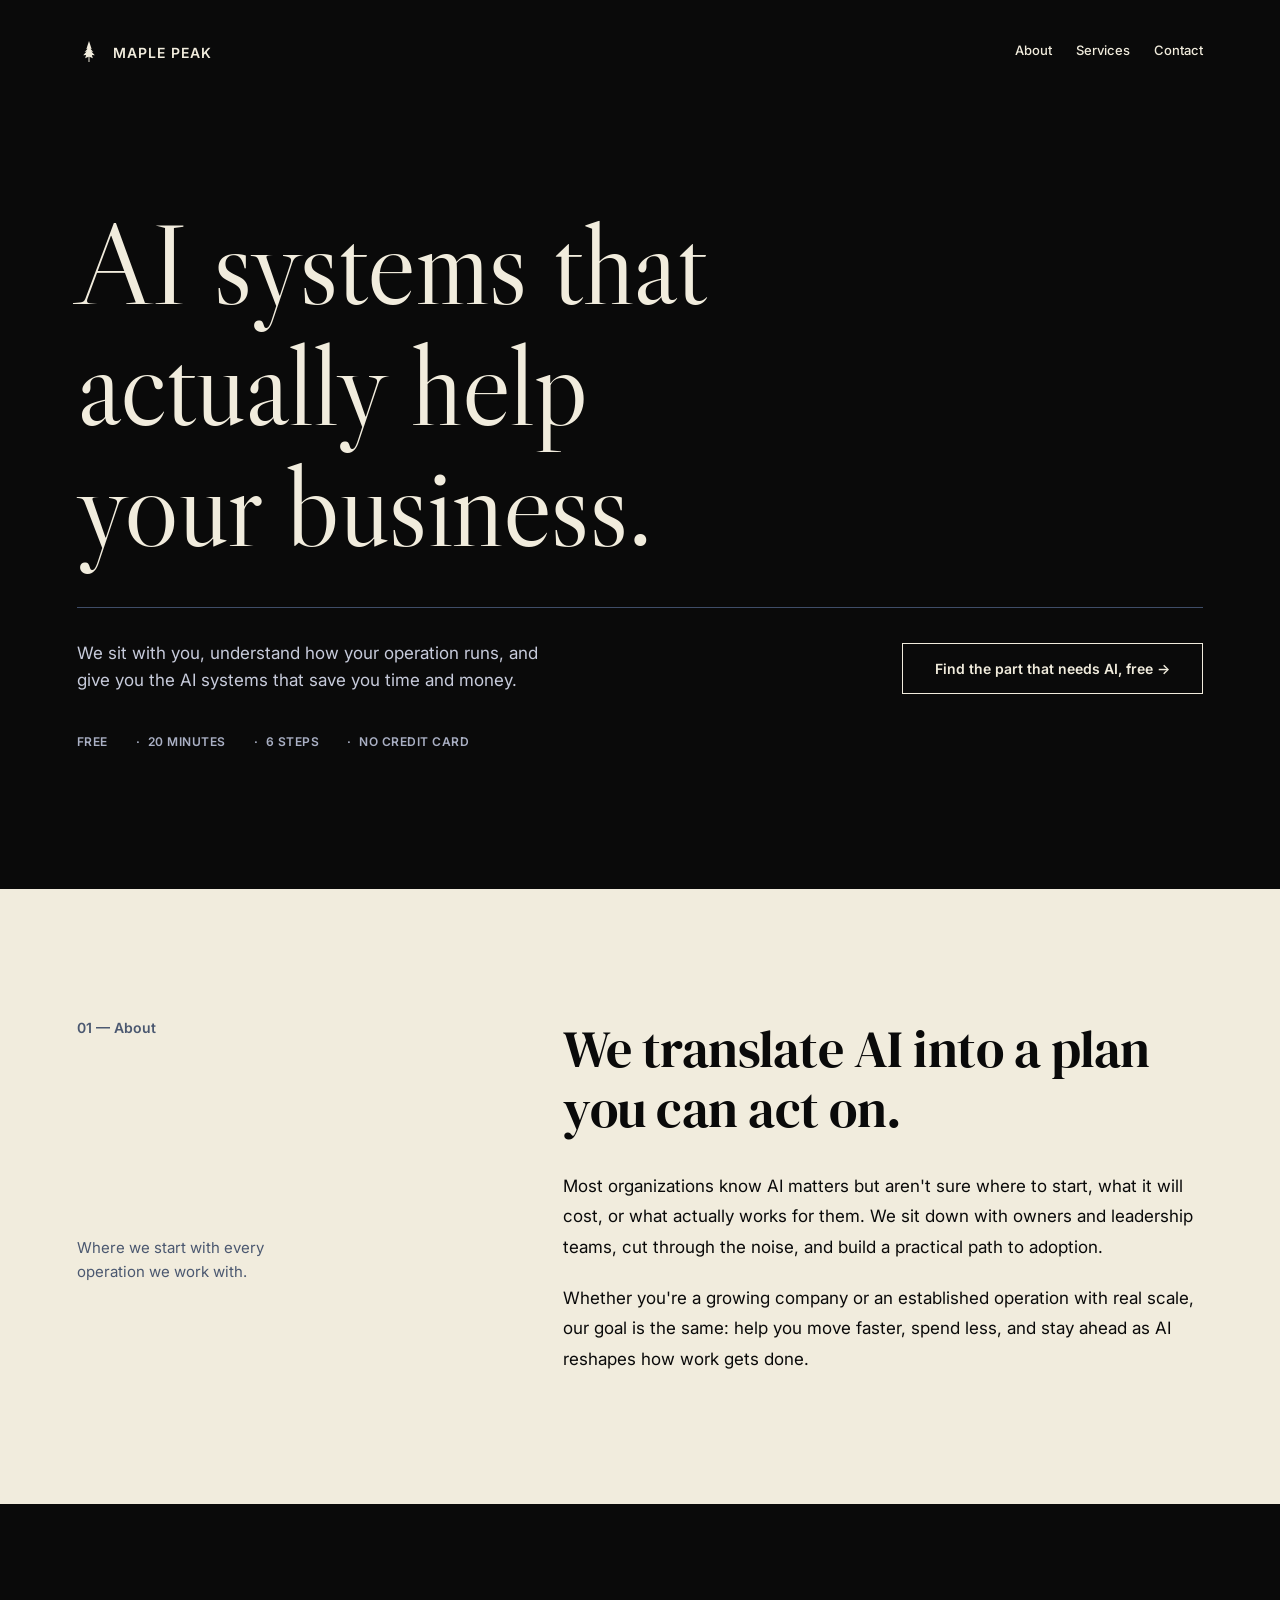
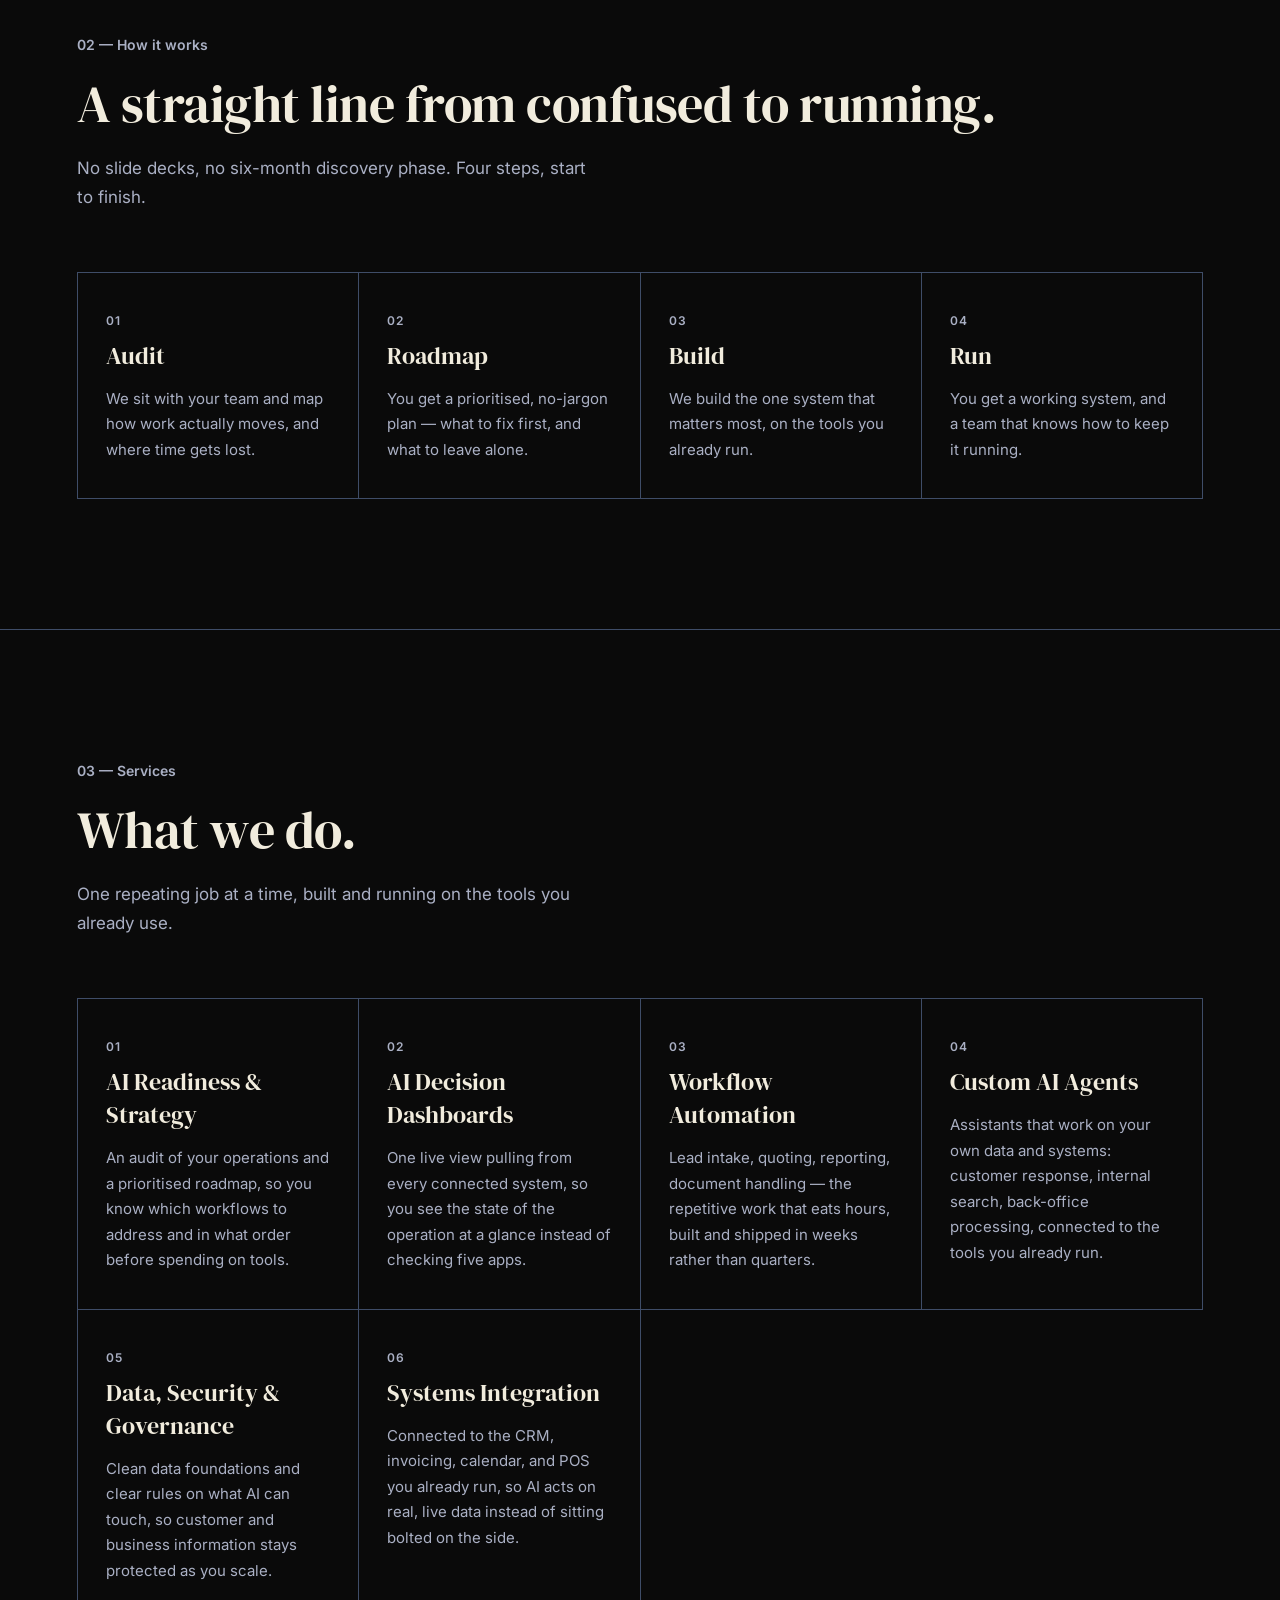
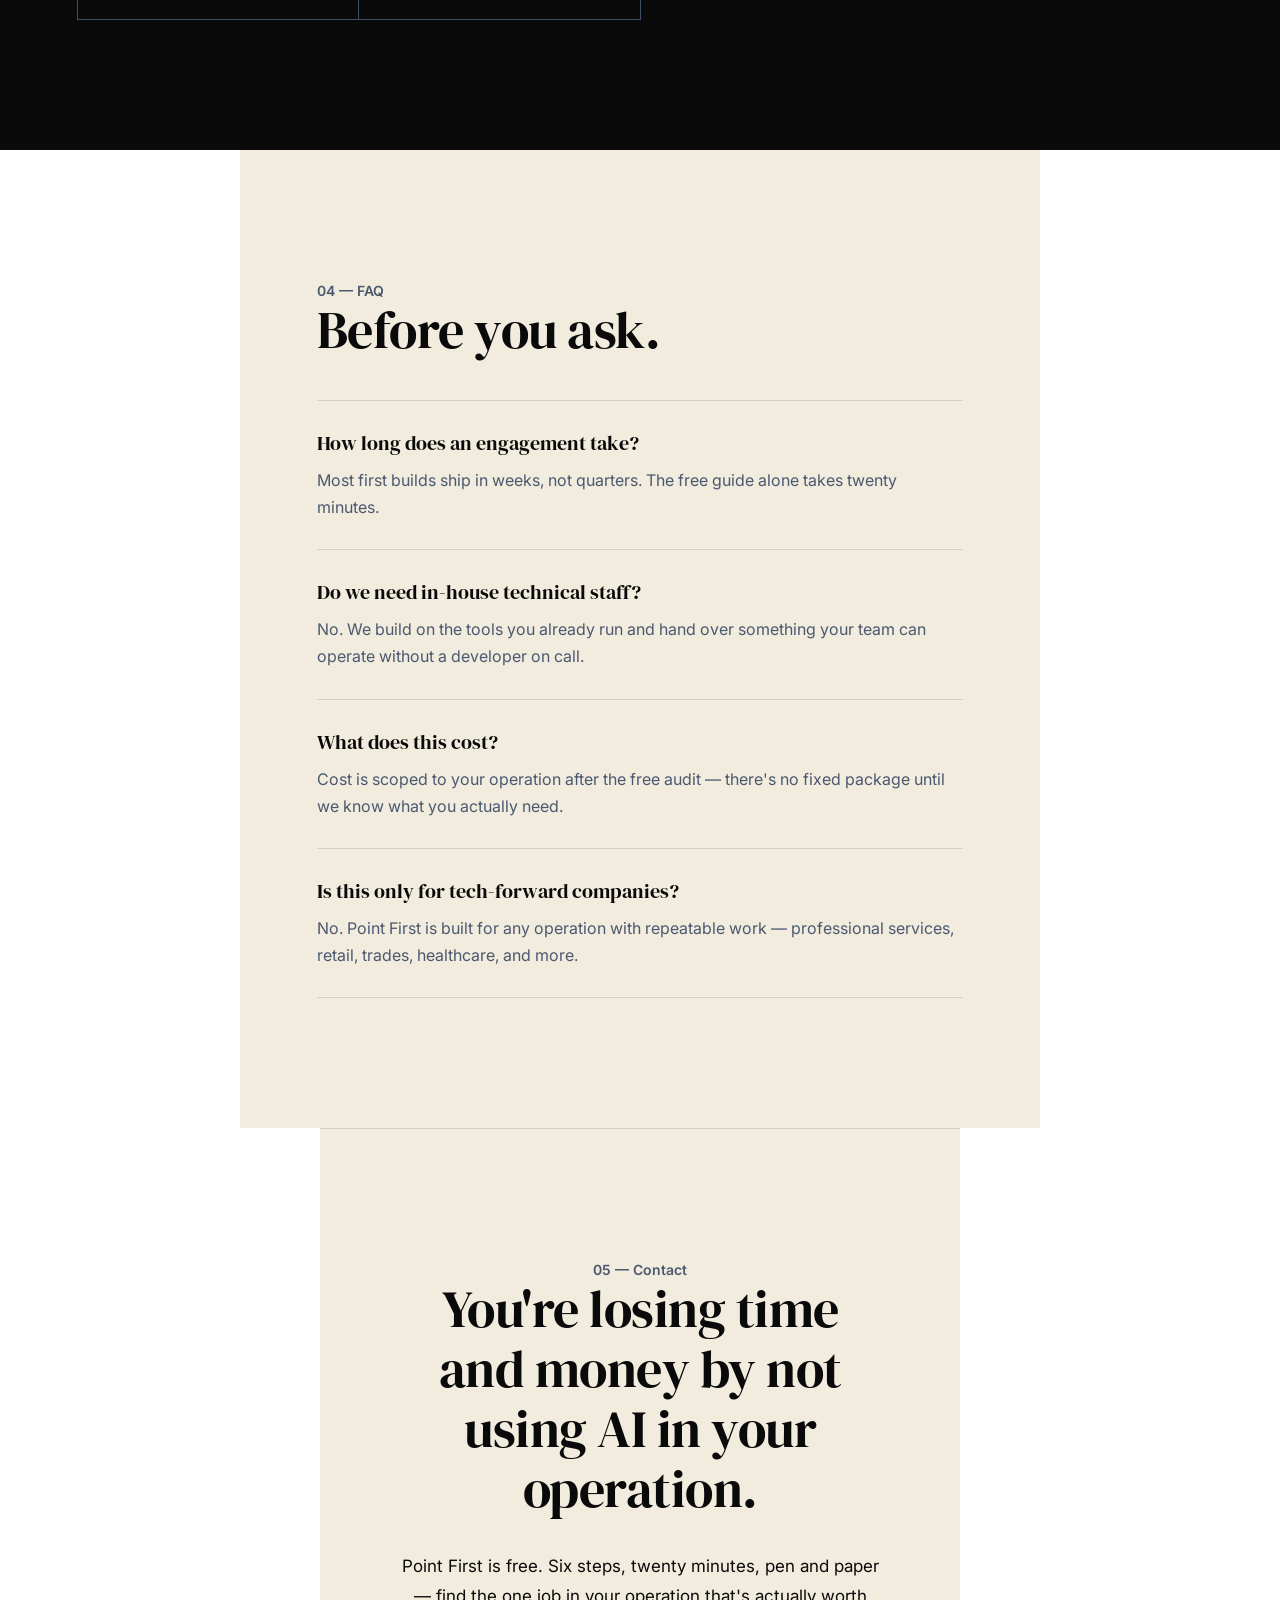
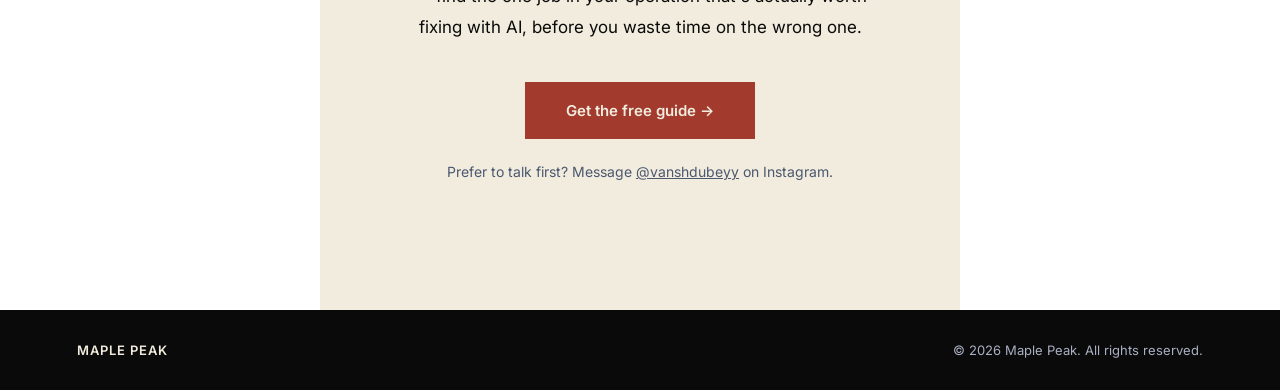
==== index.html @ 5d9b0bcb "Replace raster logo with inline SVG Swaps the PNG header mark and favicon for the same brand mark as" ====
<!DOCTYPE html>
<html lang="en">
<head>
<meta charset="UTF-8" />
<meta name="viewport" content="width=device-width, initial-scale=1.0" />
<title>Maple Peak — AI systems that actually help your business.</title>
<meta name="description" content="Maple Peak builds AI systems that actually help your business: readiness audits, decision dashboards, workflow automation, custom agents, and systems integration." />
<link rel="icon" type="image/svg+xml" href="data:image/svg+xml,%3Csvg xmlns='http://www.w3.org/2000/svg' viewBox='0 0 500 500'%3E%3Crect width='500' height='500' fill='%230a0a0a'/%3E%3Cpath d='M250 20 L305 190 L280 180 L340 250 L300 240 L370 320 L310 310 L330 380 L260 350 L260 460 L240 460 L240 350 L170 380 L190 310 L130 320 L200 240 L160 250 L220 180 L195 190 Z' fill='%23f1ecdd'/%3E%3C/svg%3E" />
<link rel="preconnect" href="https://fonts.googleapis.com" />
<link rel="preconnect" href="https://fonts.gstatic.com" crossorigin />
<link href="https://fonts.googleapis.com/css2?family=Inter:wght@400;500;600;700;800&family=DM+Serif+Display:ital@0;1&family=Libre+Caslon+Display&display=swap" rel="stylesheet" />
<link rel="stylesheet" href="styles.css" />
<script>document.documentElement.classList.add('js');</script>
</head>
<body>

<header class="site-header">
  <div class="brand">
    <svg class="logo-mark" viewBox="0 0 500 500" role="img" aria-label="Maple Peak">
      <path d="M250 20 L305 190 L280 180 L340 250 L300 240 L370 320 L310 310 L330 380 L260 350 L260 460 L240 460 L240 350 L170 380 L190 310 L130 320 L200 240 L160 250 L220 180 L195 190 Z" />
    </svg>
    <span class="wordmark">MAPLE PEAK</span>
  </div>
  <nav class="nav-links">
    <a href="#about">About</a>
    <a href="#services">Services</a>
    <a href="#contact">Contact</a>
  </nav>
</header>

<section class="hero">
  <h1 class="hero-headline">AI systems that<br />actually help<br />your business.</h1>
  <div class="hero-row">
    <p class="hero-copy">We sit with you, understand how your operation runs, and give you the AI systems that save you time and money.</p>
    <a href="#contact" class="btn btn-outline">Find the part that needs AI, free →</a>
  </div>
  <div class="hero-proof">
    <span>Free</span>
    <span>20 minutes</span>
    <span>6 steps</span>
    <span>No credit card</span>
  </div>
</section>

<section id="about" class="about">
  <div class="about-aside">
    <span class="eyebrow">01 — About</span>
    <p class="aside-copy">Where we start with every operation we work with.</p>
  </div>
  <div class="about-main">
    <h2 class="section-headline reveal">We translate AI into a plan you can act on.</h2>
    <p class="body-copy reveal">Most organizations know AI matters but aren't sure where to start, what it will cost, or what actually works for them. We sit down with owners and leadership teams, cut through the noise, and build a practical path to adoption.</p>
    <p class="body-copy reveal">Whether you're a growing company or an established operation with real scale, our goal is the same: help you move faster, spend less, and stay ahead as AI reshapes how work gets done.</p>
  </div>
</section>

<section id="process" class="process">
  <div class="process-inner">
    <span class="eyebrow eyebrow-dark reveal">02 — How it works</span>
    <h2 class="section-headline section-headline-dark reveal">A straight line from confused to running.</h2>
    <p class="intro-copy reveal">No slide decks, no six-month discovery phase. Four steps, start to finish.</p>
    <div class="process-grid">
      <article class="process-step reveal">
        <span class="card-num">01</span>
        <h3 class="card-title">Audit</h3>
        <p class="card-body">We sit with your team and map how work actually moves, and where time gets lost.</p>
      </article>
      <article class="process-step reveal">
        <span class="card-num">02</span>
        <h3 class="card-title">Roadmap</h3>
        <p class="card-body">You get a prioritised, no-jargon plan — what to fix first, and what to leave alone.</p>
      </article>
      <article class="process-step reveal">
        <span class="card-num">03</span>
        <h3 class="card-title">Build</h3>
        <p class="card-body">We build the one system that matters most, on the tools you already run.</p>
      </article>
      <article class="process-step reveal">
        <span class="card-num">04</span>
        <h3 class="card-title">Run</h3>
        <p class="card-body">You get a working system, and a team that knows how to keep it running.</p>
      </article>
    </div>
  </div>
</section>

<section id="services" class="services">
  <div class="services-inner">
    <span class="eyebrow eyebrow-dark reveal">03 — Services</span>
    <h2 class="section-headline section-headline-dark reveal">What we do.</h2>
    <p class="intro-copy reveal">One repeating job at a time, built and running on the tools you already use.</p>
    <div class="services-grid">
      <article class="service-card reveal">
        <span class="card-num">01</span>
        <h3 class="card-title">AI Readiness &amp; Strategy</h3>
        <p class="card-body">An audit of your operations and a prioritised roadmap, so you know which workflows to address and in what order before spending on tools.</p>
      </article>
      <article class="service-card reveal">
        <span class="card-num">02</span>
        <h3 class="card-title">AI Decision Dashboards</h3>
        <p class="card-body">One live view pulling from every connected system, so you see the state of the operation at a glance instead of checking five apps.</p>
      </article>
      <article class="service-card reveal">
        <span class="card-num">03</span>
        <h3 class="card-title">Workflow Automation</h3>
        <p class="card-body">Lead intake, quoting, reporting, document handling — the repetitive work that eats hours, built and shipped in weeks rather than quarters.</p>
      </article>
      <article class="service-card reveal">
        <span class="card-num">04</span>
        <h3 class="card-title">Custom AI Agents</h3>
        <p class="card-body">Assistants that work on your own data and systems: customer response, internal search, back-office processing, connected to the tools you already run.</p>
      </article>
      <article class="service-card reveal">
        <span class="card-num">05</span>
        <h3 class="card-title">Data, Security &amp; Governance</h3>
        <p class="card-body">Clean data foundations and clear rules on what AI can touch, so customer and business information stays protected as you scale.</p>
      </article>
      <article class="service-card reveal">
        <span class="card-num">06</span>
        <h3 class="card-title">Systems Integration</h3>
        <p class="card-body">Connected to the CRM, invoicing, calendar, and POS you already run, so AI acts on real, live data instead of sitting bolted on the side.</p>
      </article>
    </div>
  </div>
</section>

<section id="faq" class="faq">
  <span class="eyebrow reveal">04 — FAQ</span>
  <h2 class="section-headline reveal">Before you ask.</h2>
  <div class="faq-list">
    <div class="faq-item reveal">
      <h3 class="faq-question">How long does an engagement take?</h3>
      <p class="faq-answer">Most first builds ship in weeks, not quarters. The free guide alone takes twenty minutes.</p>
    </div>
    <div class="faq-item reveal">
      <h3 class="faq-question">Do we need in-house technical staff?</h3>
      <p class="faq-answer">No. We build on the tools you already run and hand over something your team can operate without a developer on call.</p>
    </div>
    <div class="faq-item reveal">
      <h3 class="faq-question">What does this cost?</h3>
      <p class="faq-answer">Cost is scoped to your operation after the free audit — there's no fixed package until we know what you actually need.</p>
    </div>
    <div class="faq-item reveal">
      <h3 class="faq-question">Is this only for tech-forward companies?</h3>
      <p class="faq-answer">No. Point First is built for any operation with repeatable work — professional services, retail, trades, healthcare, and more.</p>
    </div>
  </div>
</section>

<section id="contact" class="contact">
  <span class="eyebrow reveal">05 — Contact</span>
  <h2 class="section-headline reveal">You're losing time and money by not using AI in your operation.</h2>
  <p class="body-copy contact-copy reveal">Point First is free. Six steps, twenty minutes, pen and paper — find the one job in your operation that's actually worth fixing with AI, before you waste time on the wrong one.</p>
  <a href="https://tally.so/r/Me0N8k" target="_blank" rel="noopener" class="btn btn-solid reveal">Get the free guide →</a>
  <p class="secondary-line">Prefer to talk first? Message <a href="https://instagram.com/vanshdubeyy" target="_blank" rel="noopener" class="underline-link">@vanshdubeyy</a> on Instagram.</p>
</section>

<footer class="site-footer">
  <span class="footer-wordmark">MAPLE PEAK</span>
  <span>© 2026 Maple Peak. All rights reserved.</span>
</footer>

<div class="sticky-cta" id="stickyCta">
  <a href="https://tally.so/r/Me0N8k" target="_blank" rel="noopener" class="btn btn-solid sticky-cta-btn">Get the free guide →</a>
</div>

<script src="script.js" defer></script>
</body>
</html>
---- styles.css ----
:root {
  --color-dark: #0a0a0a;
  --color-paper: #f1ecdd;
  --color-border-dark: #3f4d68;
  --color-muted-dark-section: #aab0c4;
  --color-muted-light-section: #4b5870;
  --color-hero-copy: #c7cbdb;
  --color-accent: #a23b2e;
  --color-accent-hover: #7e2c22;
  --color-border-light: rgba(10, 10, 10, 0.12);

  --font-sans: 'Inter', system-ui, sans-serif;
  --font-hero: 'Libre Caslon Display', serif;
  --font-headline: 'DM Serif Display', serif;

  --section-padding-y: 130px;
  --section-padding-x: 6vw;
}

* {
  box-sizing: border-box;
}

html {
  scroll-behavior: smooth;
}

body {
  margin: 0;
  font-family: var(--font-sans);
  color: var(--color-dark);
}

a {
  color: inherit;
  text-decoration: none;
}

/* Header */
.site-header {
  display: flex;
  align-items: center;
  justify-content: space-between;
  padding: 40px var(--section-padding-x);
  position: sticky;
  top: 0;
  background: var(--color-dark);
  color: var(--color-paper);
  z-index: 10;
}

.brand {
  display: flex;
  align-items: center;
  gap: 12px;
}

.logo-mark {
  height: 24px;
  width: 24px;
  fill: var(--color-paper);
  transition: transform 0.3s ease;
}

.logo-mark:hover {
  transform: rotate(-8deg) scale(1.08);
}

.wordmark {
  font-size: 14px;
  letter-spacing: 1px;
  font-weight: 600;
}

.nav-links {
  display: flex;
  gap: 24px;
  font-size: 13px;
  font-weight: 500;
  flex-wrap: wrap;
  justify-content: flex-end;
}

.nav-links a {
  position: relative;
  padding-bottom: 4px;
}

.nav-links a::after {
  content: "";
  position: absolute;
  left: 0;
  bottom: 0;
  width: 0;
  height: 1px;
  background: currentColor;
  transition: width 0.25s ease;
}

.nav-links a:hover::after {
  width: 100%;
}

/* Hero */
.hero {
  background: var(--color-dark);
  color: var(--color-paper);
  padding: 100px var(--section-padding-x) 140px;
  display: flex;
  flex-direction: column;
  gap: 40px;
}

.hero-headline {
  font-family: var(--font-hero);
  font-size: clamp(40px, 9vw, 118px);
  font-weight: 400;
  letter-spacing: -1.5px;
  line-height: 1.05;
  margin: 0;
  max-width: 1150px;
}

.hero-row {
  display: flex;
  justify-content: space-between;
  align-items: flex-end;
  flex-wrap: wrap;
  gap: 32px;
  border-top: 1px solid var(--color-border-dark);
  padding-top: 32px;
}

.hero-copy {
  font-size: 17px;
  line-height: 1.6;
  max-width: 480px;
  color: var(--color-hero-copy);
  margin: 0;
}

.hero-proof {
  display: flex;
  flex-wrap: wrap;
  gap: 10px 20px;
  font-size: 12px;
  font-weight: 600;
  letter-spacing: 0.5px;
  text-transform: uppercase;
  color: var(--color-muted-dark-section);
}

.hero-proof span {
  position: relative;
  padding-left: 20px;
}

.hero-proof span:first-child {
  padding-left: 0;
}

.hero-proof span:first-child::before {
  content: none;
}

.hero-proof span::before {
  content: "\00B7";
  position: absolute;
  left: 8px;
  top: 0;
}

/* Buttons */
.btn {
  display: inline-block;
  font-weight: 600;
  transition: background 0.2s ease, color 0.2s ease, transform 0.2s ease, border-color 0.2s ease;
  white-space: nowrap;
}

.btn-outline {
  border: 1px solid var(--color-paper);
  padding: 16px 32px;
  font-size: 14px;
}

.btn-outline:hover {
  transform: translateY(-2px);
  background: var(--color-accent-hover);
  border-color: var(--color-accent-hover);
}

.btn-solid {
  background: var(--color-accent);
  color: var(--color-paper);
  padding: 18px 40px;
  font-size: 15px;
  border: 1px solid var(--color-accent);
}

.btn-solid:hover {
  transform: translateY(-2px);
  background: var(--color-accent-hover);
  border-color: var(--color-accent-hover);
}

/* About */
.about {
  background: var(--color-paper);
  padding: var(--section-padding-y) var(--section-padding-x);
  display: grid;
  grid-template-columns: minmax(0, 1fr) minmax(0, 1.5fr);
  gap: 60px;
  max-width: 1280px;
  margin: 0 auto;
  align-items: start;
}

.about-aside {
  position: sticky;
  top: 120px;
  display: flex;
  flex-direction: column;
  gap: 200px;
}

.eyebrow {
  font-size: 14px;
  font-weight: 600;
  color: var(--color-muted-light-section);
}

.eyebrow-dark {
  color: var(--color-muted-dark-section);
}

.aside-copy {
  font-size: 15px;
  line-height: 1.6;
  color: var(--color-muted-light-section);
  margin: 0;
  max-width: 220px;
}

.section-headline {
  font-family: var(--font-headline);
  font-size: clamp(30px, 4.5vw, 52px);
  font-weight: 400;
  letter-spacing: -0.5px;
  line-height: 1.15;
  margin: 0 0 32px;
}

.section-headline-dark {
  margin: 20px 0 20px;
}

.body-copy {
  font-size: 17px;
  line-height: 1.8;
  margin: 0 0 20px;
  max-width: 640px;
}

.body-copy:last-child {
  margin-bottom: 0;
}

/* Process */
.process {
  background: var(--color-dark);
  color: var(--color-paper);
  padding: var(--section-padding-y) var(--section-padding-x);
}

.process-inner {
  max-width: 1280px;
  margin: 0 auto;
}

.process-grid {
  display: grid;
  grid-template-columns: repeat(auto-fit, minmax(220px, 1fr));
  border-top: 1px solid var(--color-border-dark);
  border-left: 1px solid var(--color-border-dark);
  margin-top: 20px;
}

.process-step {
  padding: 36px 28px;
  border-right: 1px solid var(--color-border-dark);
  border-bottom: 1px solid var(--color-border-dark);
}

/* Services */
.services {
  background: var(--color-dark);
  color: var(--color-paper);
  padding: var(--section-padding-y) var(--section-padding-x);
  border-top: 1px solid var(--color-border-dark);
}

.services-inner {
  max-width: 1280px;
  margin: 0 auto;
}

.intro-copy {
  font-size: 17px;
  line-height: 1.7;
  color: var(--color-muted-dark-section);
  margin: 0 0 60px;
  max-width: 520px;
}

.services-grid {
  display: grid;
  grid-template-columns: repeat(auto-fit, minmax(260px, 1fr));
  border-top: 1px solid var(--color-border-dark);
  border-left: 1px solid var(--color-border-dark);
}

.service-card {
  padding: 36px 28px;
  border-right: 1px solid var(--color-border-dark);
  border-bottom: 1px solid var(--color-border-dark);
  transition: background 0.2s ease, transform 0.2s ease;
}

.service-card:hover {
  background: rgba(241, 236, 221, 0.06);
  transform: translateY(-2px);
}

.card-num {
  font-size: 12px;
  font-weight: 600;
  letter-spacing: 1px;
  color: var(--color-muted-dark-section);
  transition: color 0.2s ease;
}

.service-card:hover .card-num {
  color: var(--color-accent);
}

.card-title {
  font-family: var(--font-headline);
  font-size: 24px;
  font-weight: 400;
  margin: 10px 0 14px;
}

.card-body {
  font-size: 15px;
  line-height: 1.7;
  color: var(--color-muted-dark-section);
  margin: 0;
}

/* FAQ */
.faq {
  background: var(--color-paper);
  padding: var(--section-padding-y) var(--section-padding-x);
  max-width: 800px;
  margin: 0 auto;
}

.faq-list {
  margin-top: 40px;
  border-top: 1px solid var(--color-border-light);
}

.faq-item {
  padding: 28px 0;
  border-bottom: 1px solid var(--color-border-light);
}

.faq-question {
  font-family: var(--font-headline);
  font-size: 20px;
  font-weight: 400;
  margin: 0 0 10px;
}

.faq-answer {
  font-size: 16px;
  line-height: 1.7;
  color: var(--color-muted-light-section);
  margin: 0;
  max-width: 640px;
}

/* Contact */
.contact {
  background: var(--color-paper);
  padding: var(--section-padding-y) var(--section-padding-x);
  text-align: center;
  max-width: 640px;
  margin: 0 auto;
  border-top: 1px solid var(--color-border-light);
}

.contact-copy {
  margin: 0 auto 40px;
}

.secondary-line {
  font-size: 14px;
  color: var(--color-muted-light-section);
  margin: 24px 0 0;
}

.underline-link {
  text-decoration: underline;
}

/* Footer */
.site-footer {
  background: var(--color-dark);
  color: var(--color-muted-dark-section);
  padding: 32px var(--section-padding-x);
  display: flex;
  justify-content: space-between;
  align-items: center;
  font-size: 13px;
  flex-wrap: wrap;
  gap: 12px;
}

.footer-wordmark {
  color: var(--color-paper);
  font-weight: 600;
  letter-spacing: 1px;
}

/* Scroll reveal */
@media (prefers-reduced-motion: no-preference) {
  .js .reveal {
    opacity: 0;
    transform: translateY(16px);
    transition: opacity 0.6s ease, transform 0.6s ease;
  }

  .js .reveal.in-view {
    opacity: 1;
    transform: translateY(0);
  }
}

/* Sticky mobile CTA */
.sticky-cta {
  display: none;
}

@media (max-width: 640px) {
  .sticky-cta {
    display: block;
    position: fixed;
    left: 0;
    right: 0;
    bottom: 0;
    z-index: 20;
    padding: 12px 16px calc(12px + env(safe-area-inset-bottom, 0px));
    background: var(--color-dark);
    border-top: 1px solid var(--color-border-dark);
    transform: translateY(100%);
    transition: transform 0.3s ease;
  }

  .sticky-cta.is-visible {
    transform: translateY(0);
  }

  .sticky-cta-btn {
    display: block;
    width: 100%;
    text-align: center;
    padding: 14px 24px;
  }
}

/* Responsive */
@media (max-width: 640px) {
  .about {
    grid-template-columns: 1fr;
    padding-top: 80px;
    padding-bottom: 80px;
    gap: 16px;
  }

  .about-aside {
    position: static;
    gap: 8px;
  }

  .aside-copy {
    max-width: none;
  }

  .body-copy {
    max-width: none;
  }

  .process {
    padding-top: 80px;
    padding-bottom: 80px;
  }

  .services {
    padding-top: 80px;
    padding-bottom: 80px;
  }

  .faq {
    padding-top: 80px;
    padding-bottom: 80px;
  }

  .contact {
    padding-top: 80px;
    padding-bottom: 80px;
  }

  .hero {
    padding-top: 60px;
    padding-bottom: 80px;
  }

  .hero-row {
    flex-direction: column;
    align-items: flex-start;
  }

  .hero-row .btn {
    width: 100%;
    text-align: center;
  }

  .site-footer {
    padding-bottom: 96px;
  }
}
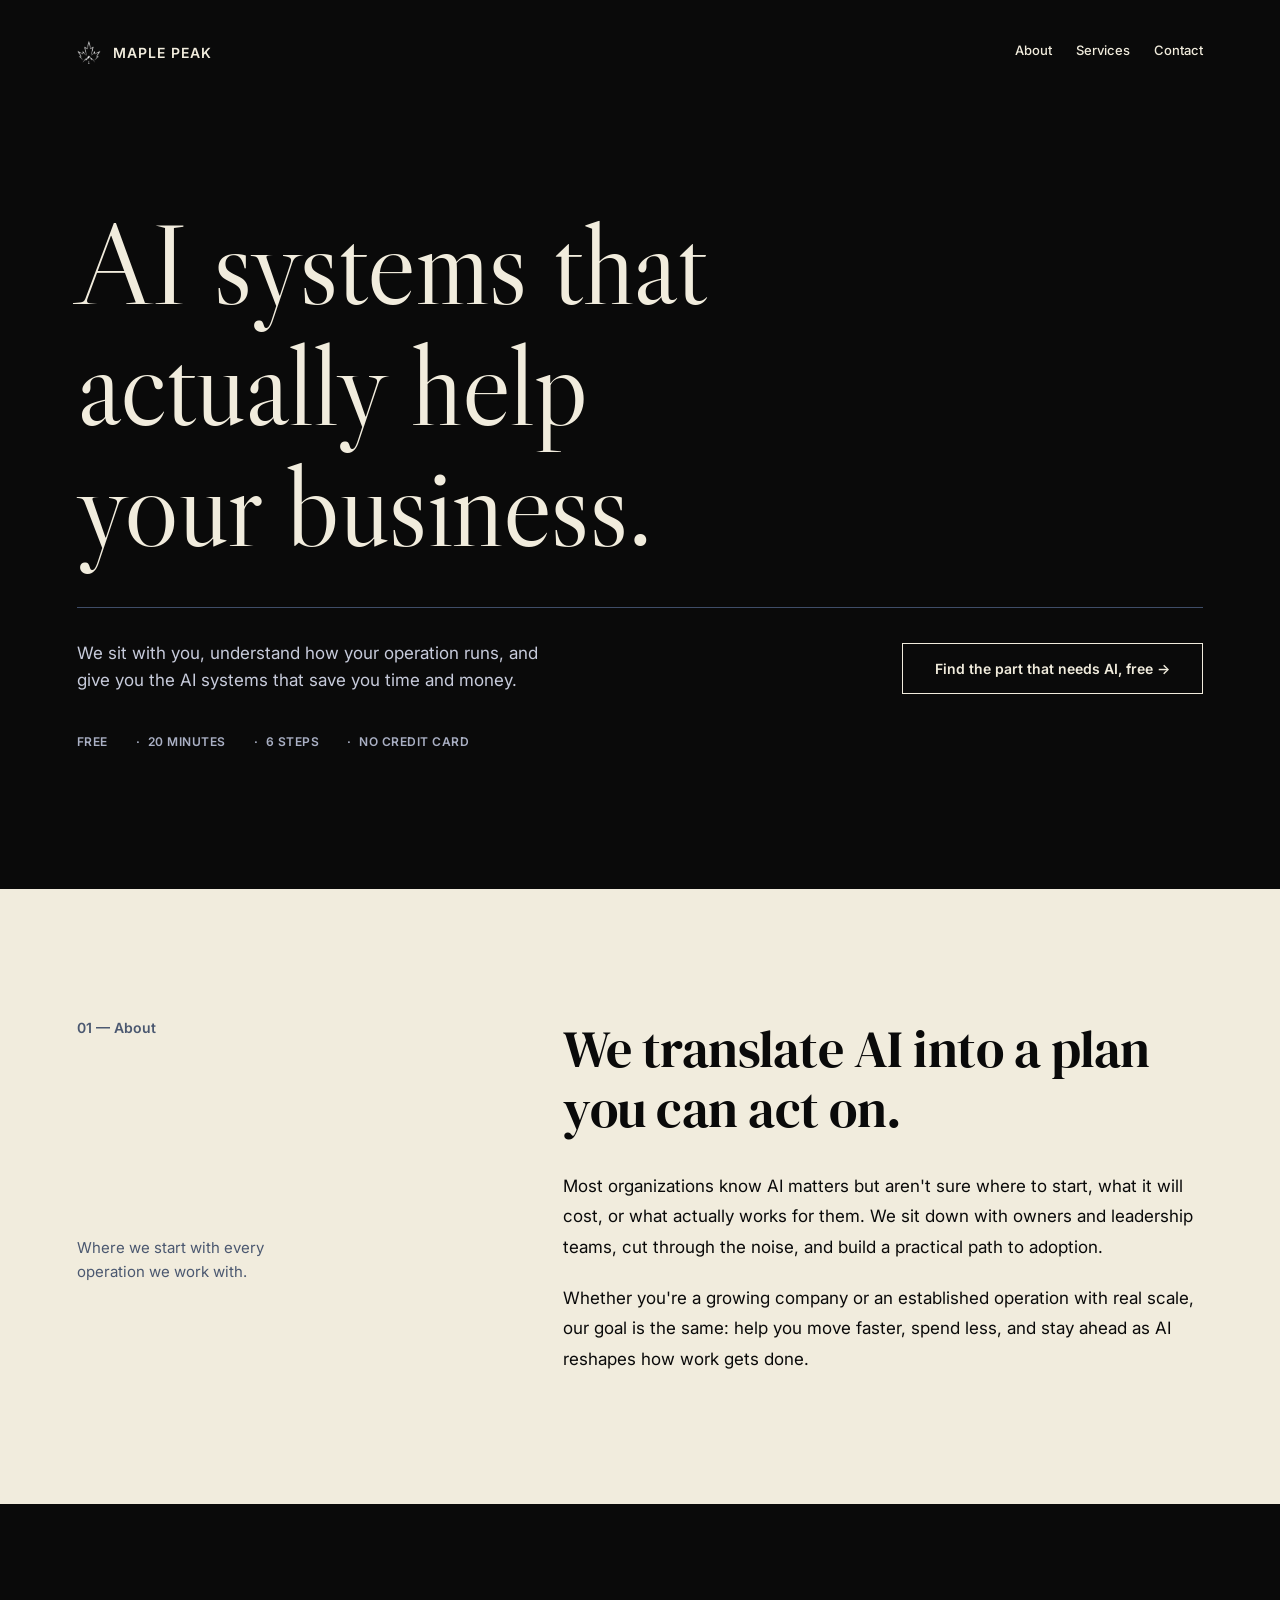
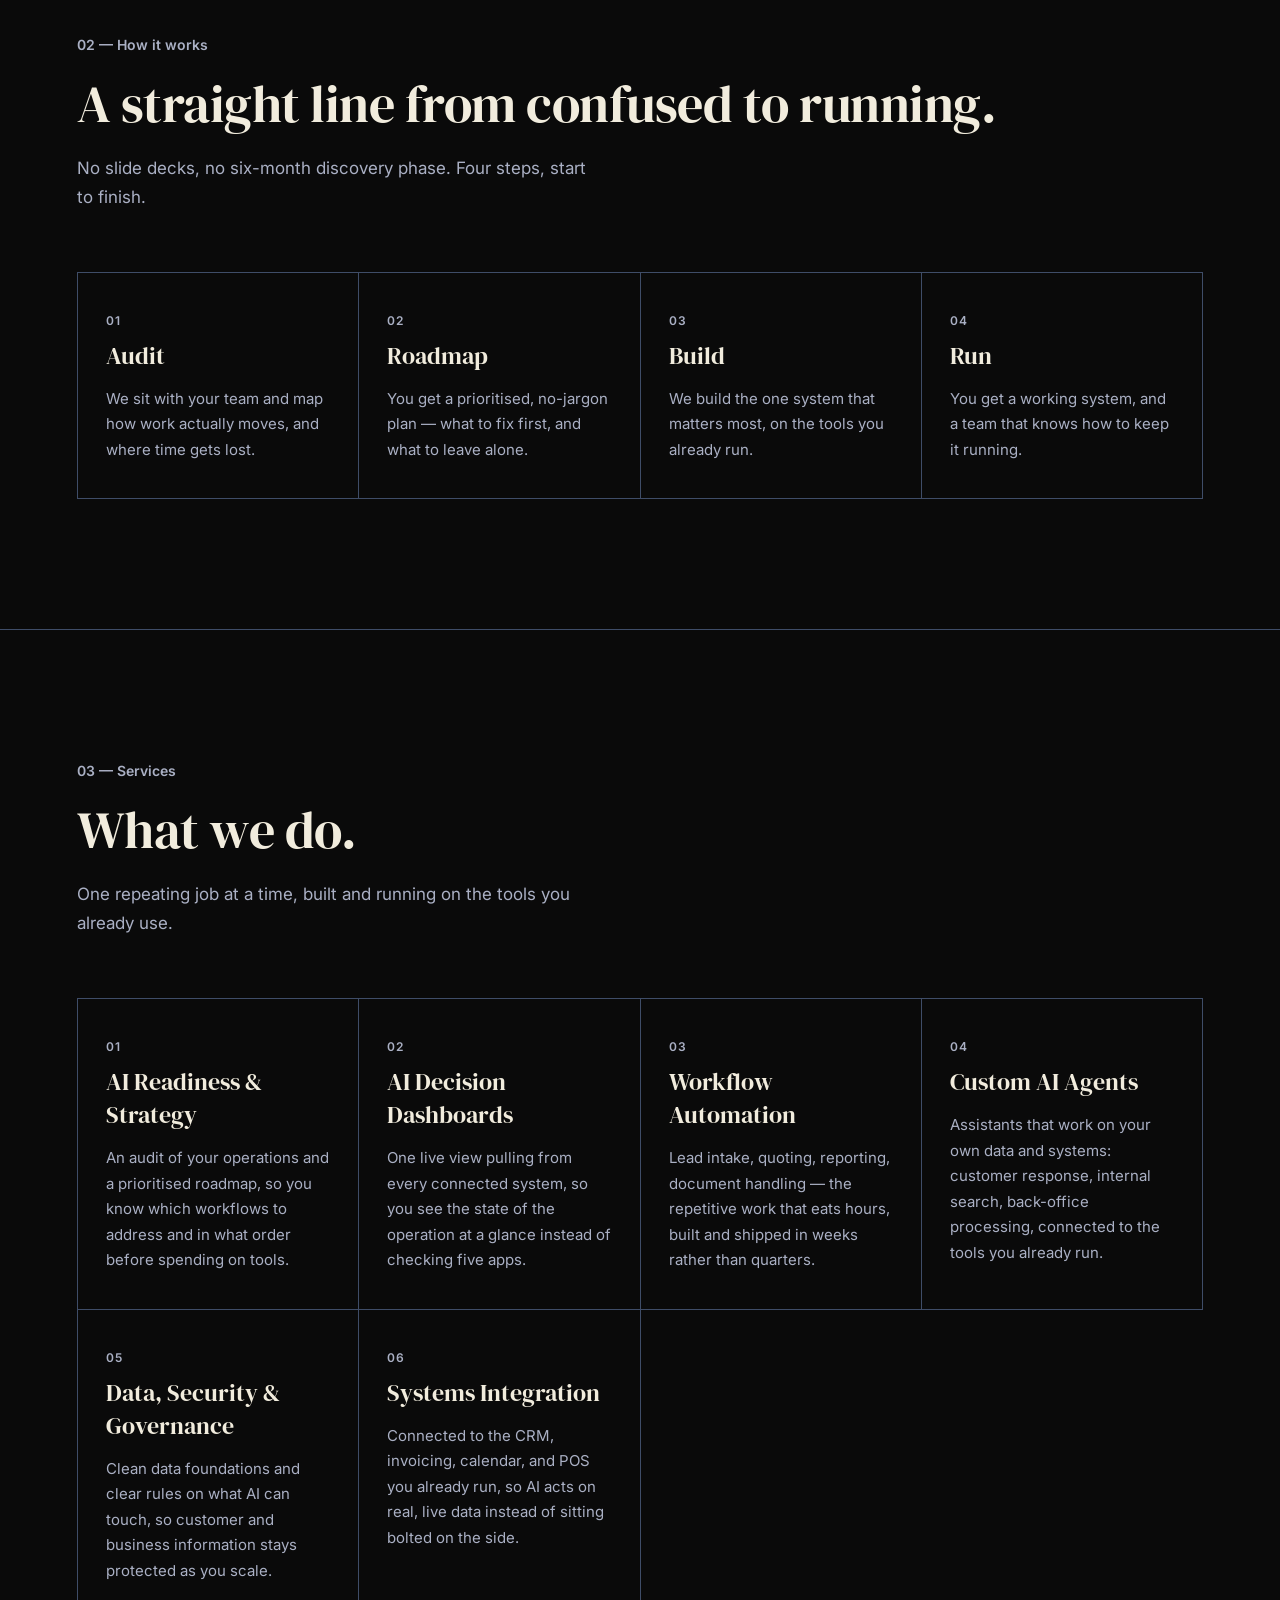
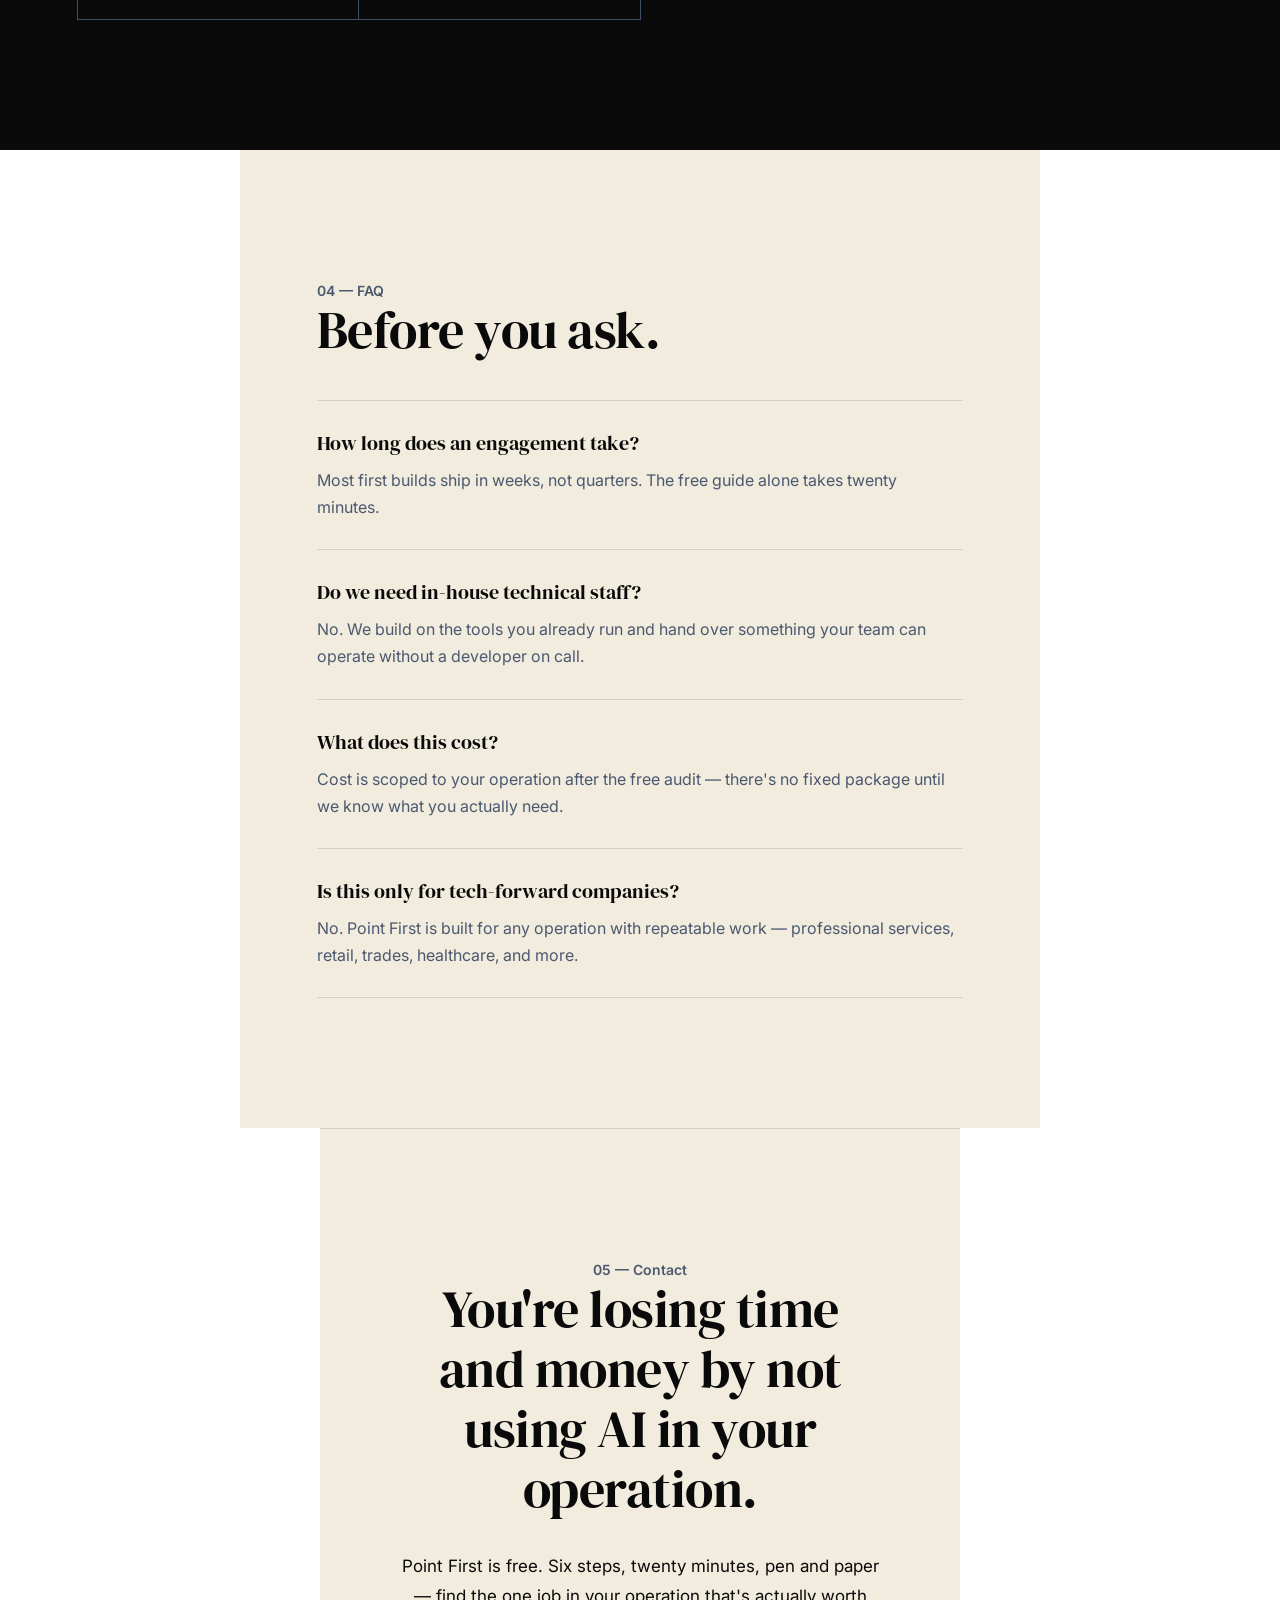
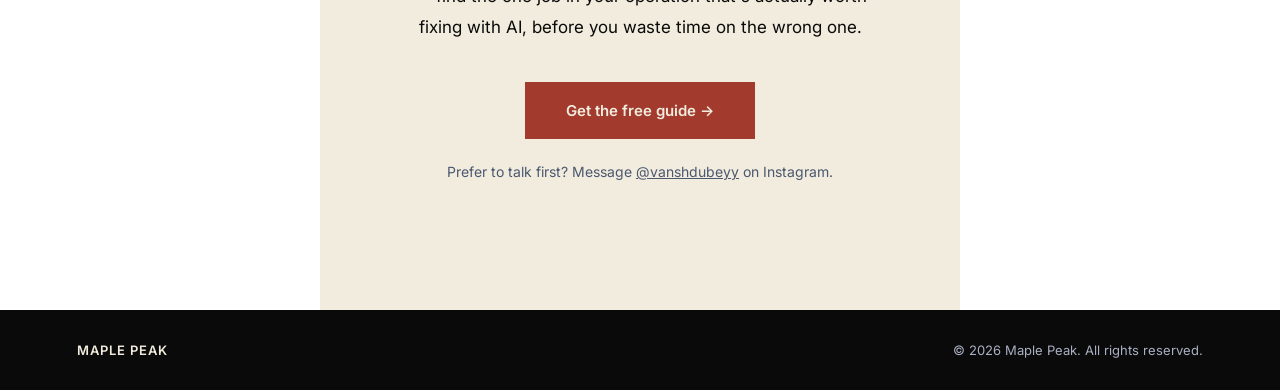
==== commit e4ed4d2c: "Revert to real logo mark, drop incorrect SVG substitution The previous commit swapped the header log" ====
--- a/index.html
+++ b/index.html
@@ -5,7 +5,7 @@
 <meta name="viewport" content="width=device-width, initial-scale=1.0" />
 <title>Maple Peak — AI systems that actually help your business.</title>
 <meta name="description" content="Maple Peak builds AI systems that actually help your business: readiness audits, decision dashboards, workflow automation, custom agents, and systems integration." />
-<link rel="icon" type="image/svg+xml" href="data:image/svg+xml,%3Csvg xmlns='http://www.w3.org/2000/svg' viewBox='0 0 500 500'%3E%3Crect width='500' height='500' fill='%230a0a0a'/%3E%3Cpath d='M250 20 L305 190 L280 180 L340 250 L300 240 L370 320 L310 310 L330 380 L260 350 L260 460 L240 460 L240 350 L170 380 L190 310 L130 320 L200 240 L160 250 L220 180 L195 190 Z' fill='%23f1ecdd'/%3E%3C/svg%3E" />
+<link rel="icon" type="image/png" href="assets/mp-mark.png" />
 <link rel="preconnect" href="https://fonts.googleapis.com" />
 <link rel="preconnect" href="https://fonts.gstatic.com" crossorigin />
 <link href="https://fonts.googleapis.com/css2?family=Inter:wght@400;500;600;700;800&family=DM+Serif+Display:ital@0;1&family=Libre+Caslon+Display&display=swap" rel="stylesheet" />
@@ -16,9 +16,7 @@
 
 <header class="site-header">
   <div class="brand">
-    <svg class="logo-mark" viewBox="0 0 500 500" role="img" aria-label="Maple Peak">
-      <path d="M250 20 L305 190 L280 180 L340 250 L300 240 L370 320 L310 310 L330 380 L260 350 L260 460 L240 460 L240 350 L170 380 L190 310 L130 320 L200 240 L160 250 L220 180 L195 190 Z" />
-    </svg>
+    <img src="assets/mp-mark.png" alt="Maple Peak" class="logo-mark" />
     <span class="wordmark">MAPLE PEAK</span>
   </div>
   <nav class="nav-links">
--- a/styles.css
+++ b/styles.css
@@ -58,7 +58,8 @@
 .logo-mark {
   height: 24px;
   width: 24px;
-  fill: var(--color-paper);
+  object-fit: contain;
+  mix-blend-mode: screen;
   transition: transform 0.3s ease;
 }
 
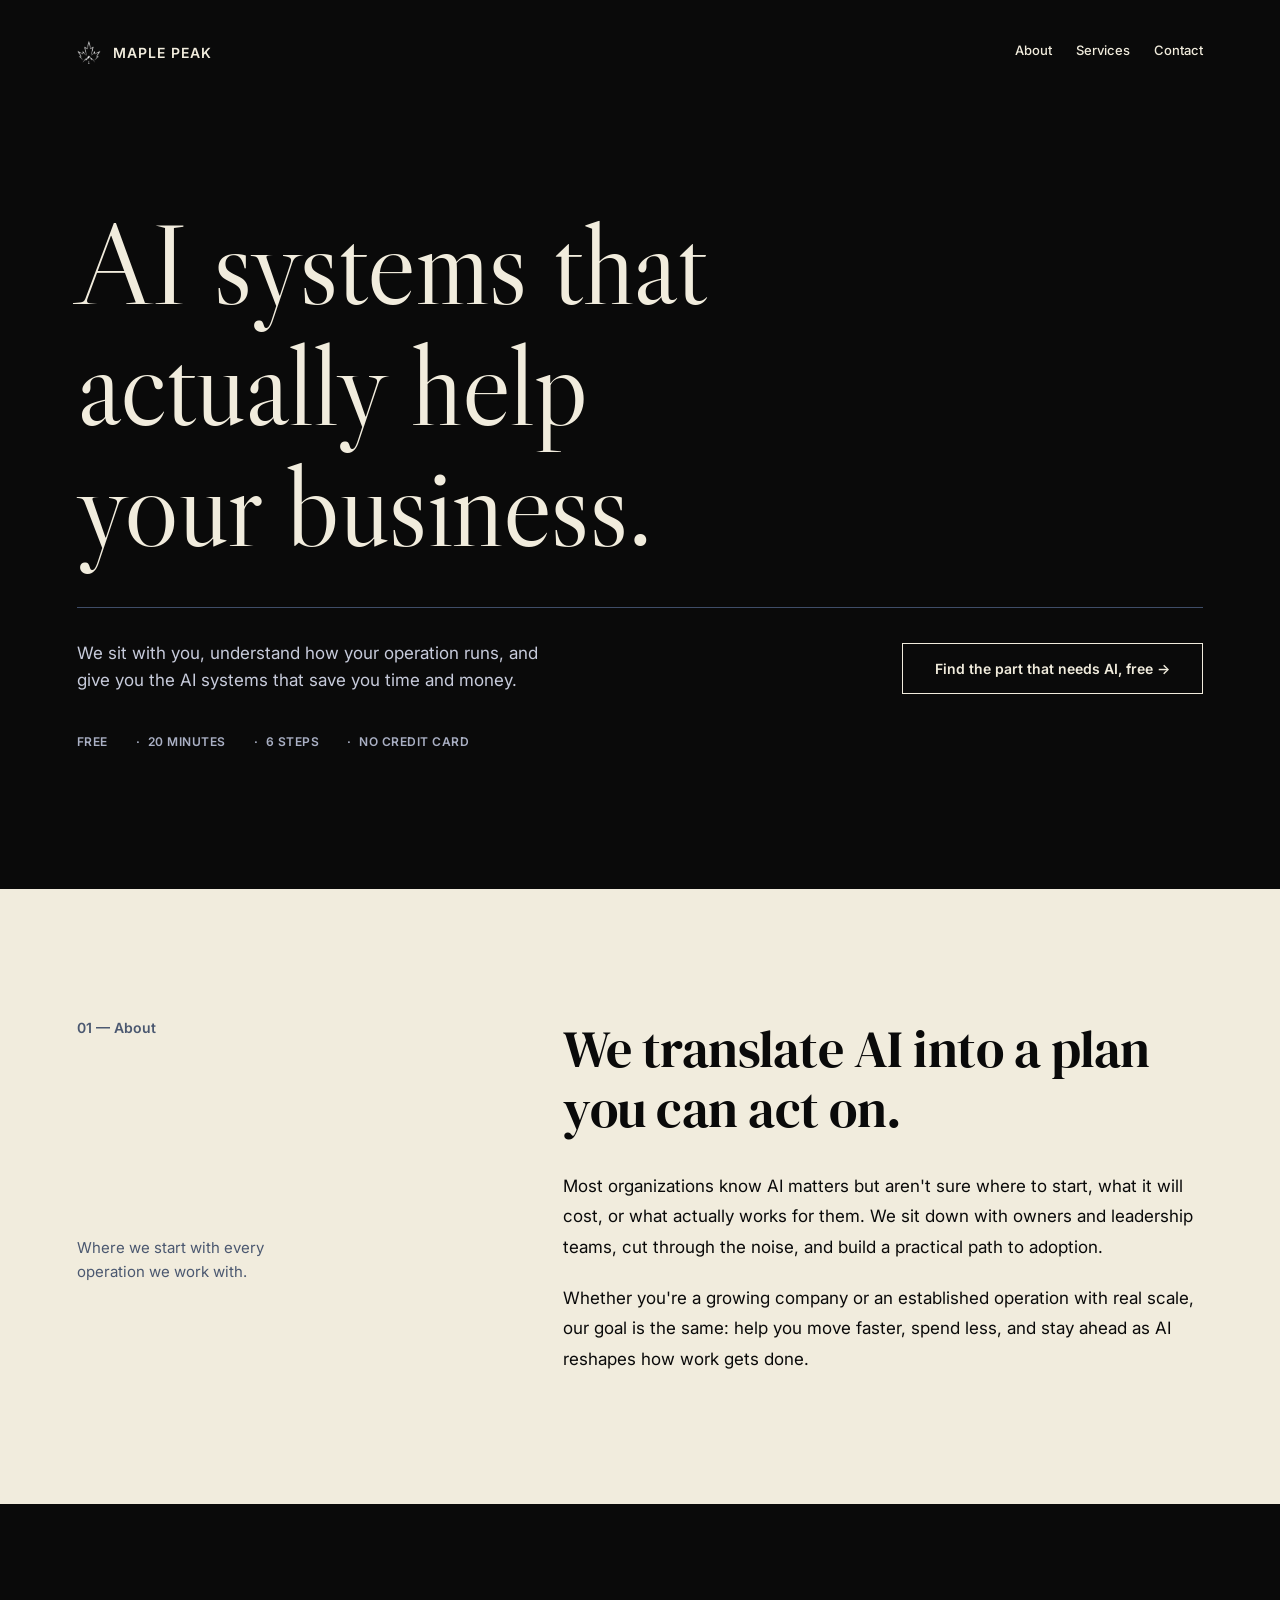
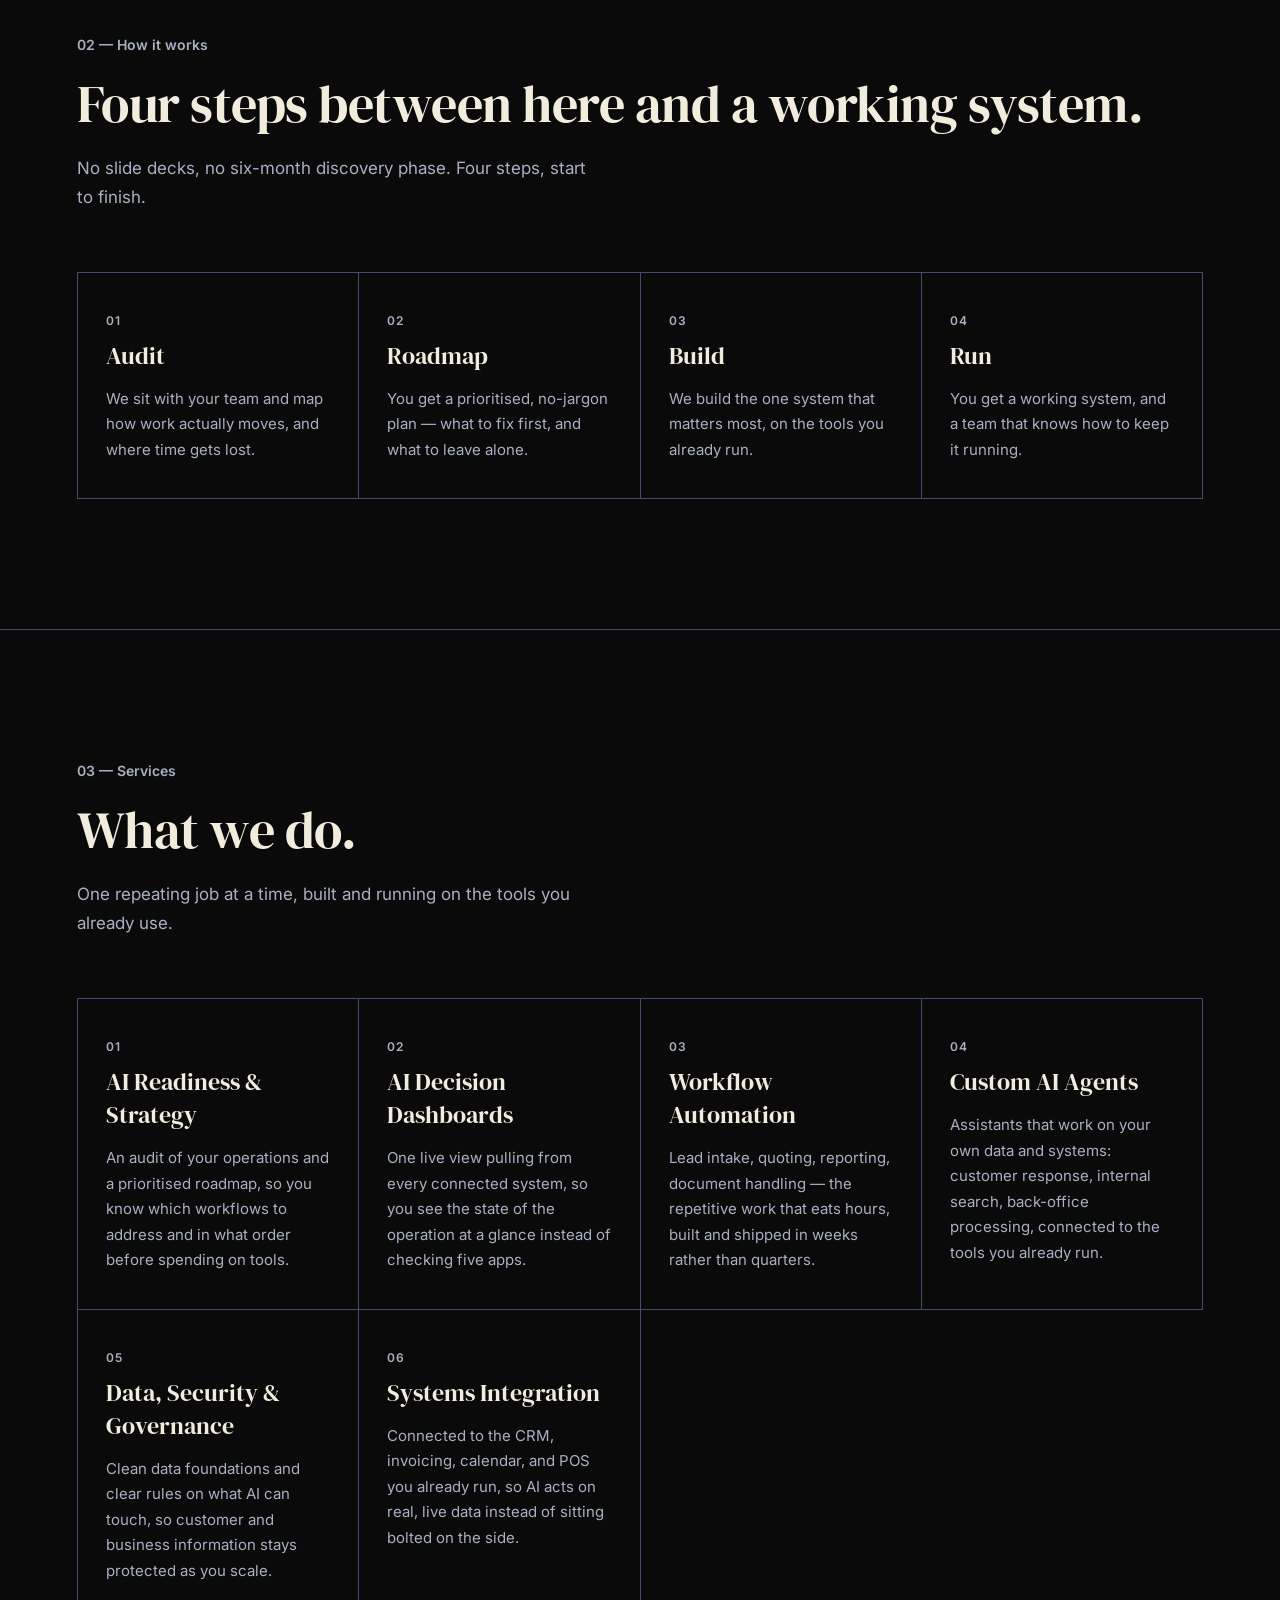
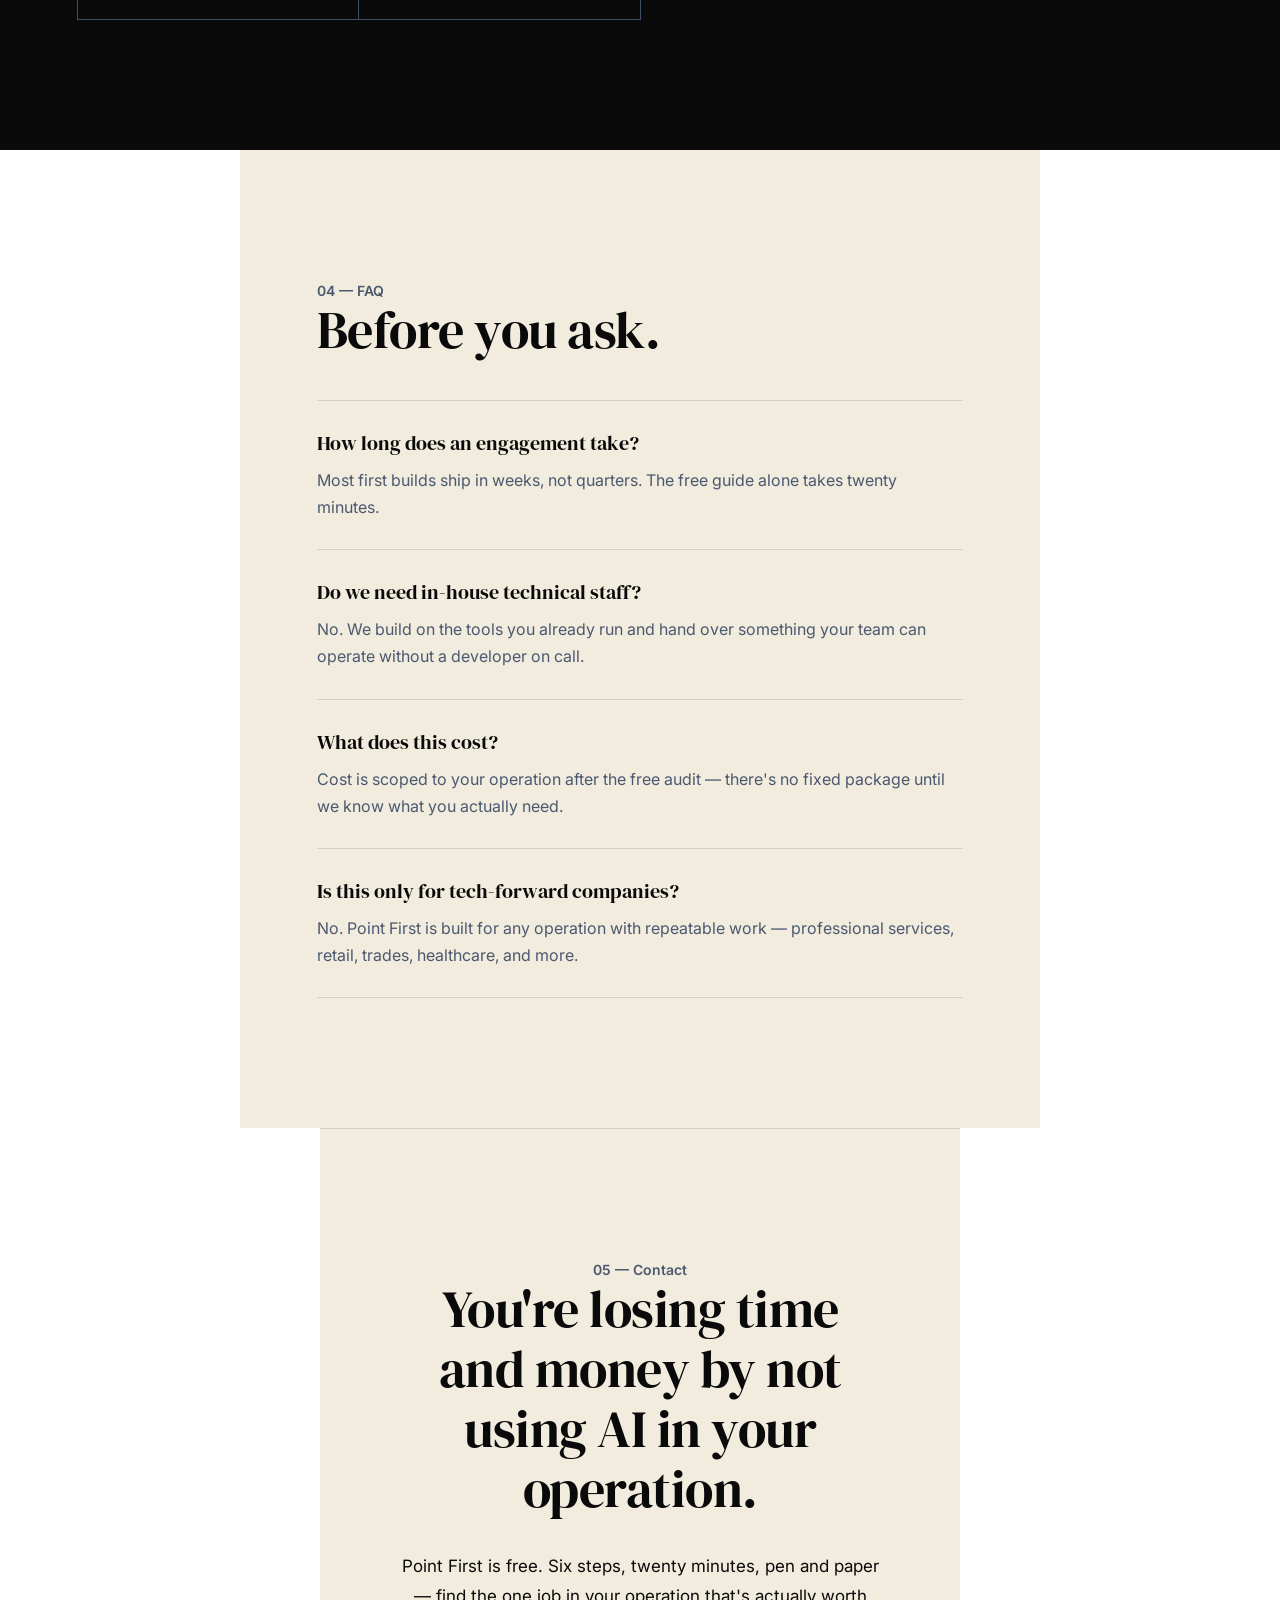
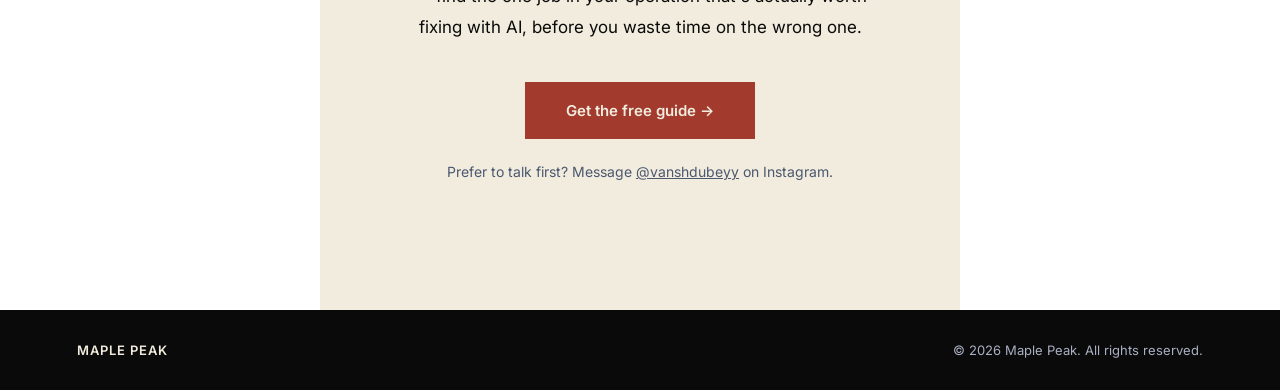
==== commit f0d16159: "Update process section headline Co-Authored-By: Claude Sonnet 5 <noreply@anthropic.com> Claude-Sessi" ====
--- a/index.html
+++ b/index.html
@@ -55,7 +55,7 @@
 <section id="process" class="process">
   <div class="process-inner">
     <span class="eyebrow eyebrow-dark reveal">02 — How it works</span>
-    <h2 class="section-headline section-headline-dark reveal">A straight line from confused to running.</h2>
+    <h2 class="section-headline section-headline-dark reveal">Four steps between here and a working system.</h2>
     <p class="intro-copy reveal">No slide decks, no six-month discovery phase. Four steps, start to finish.</p>
     <div class="process-grid">
       <article class="process-step reveal">
--- a/styles.css
+++ b/styles.css
@@ -483,6 +483,19 @@
 
 /* Responsive */
 @media (max-width: 640px) {
+  .hero-proof {
+    flex-direction: column;
+    gap: 8px;
+  }
+
+  .hero-proof span {
+    padding-left: 0;
+  }
+
+  .hero-proof span::before {
+    content: none;
+  }
+
   .about {
     grid-template-columns: 1fr;
     padding-top: 80px;
@@ -524,8 +537,9 @@
   }
 
   .hero {
-    padding-top: 60px;
+    padding-top: 24px;
     padding-bottom: 80px;
+    gap: 28px;
   }
 
   .hero-row {
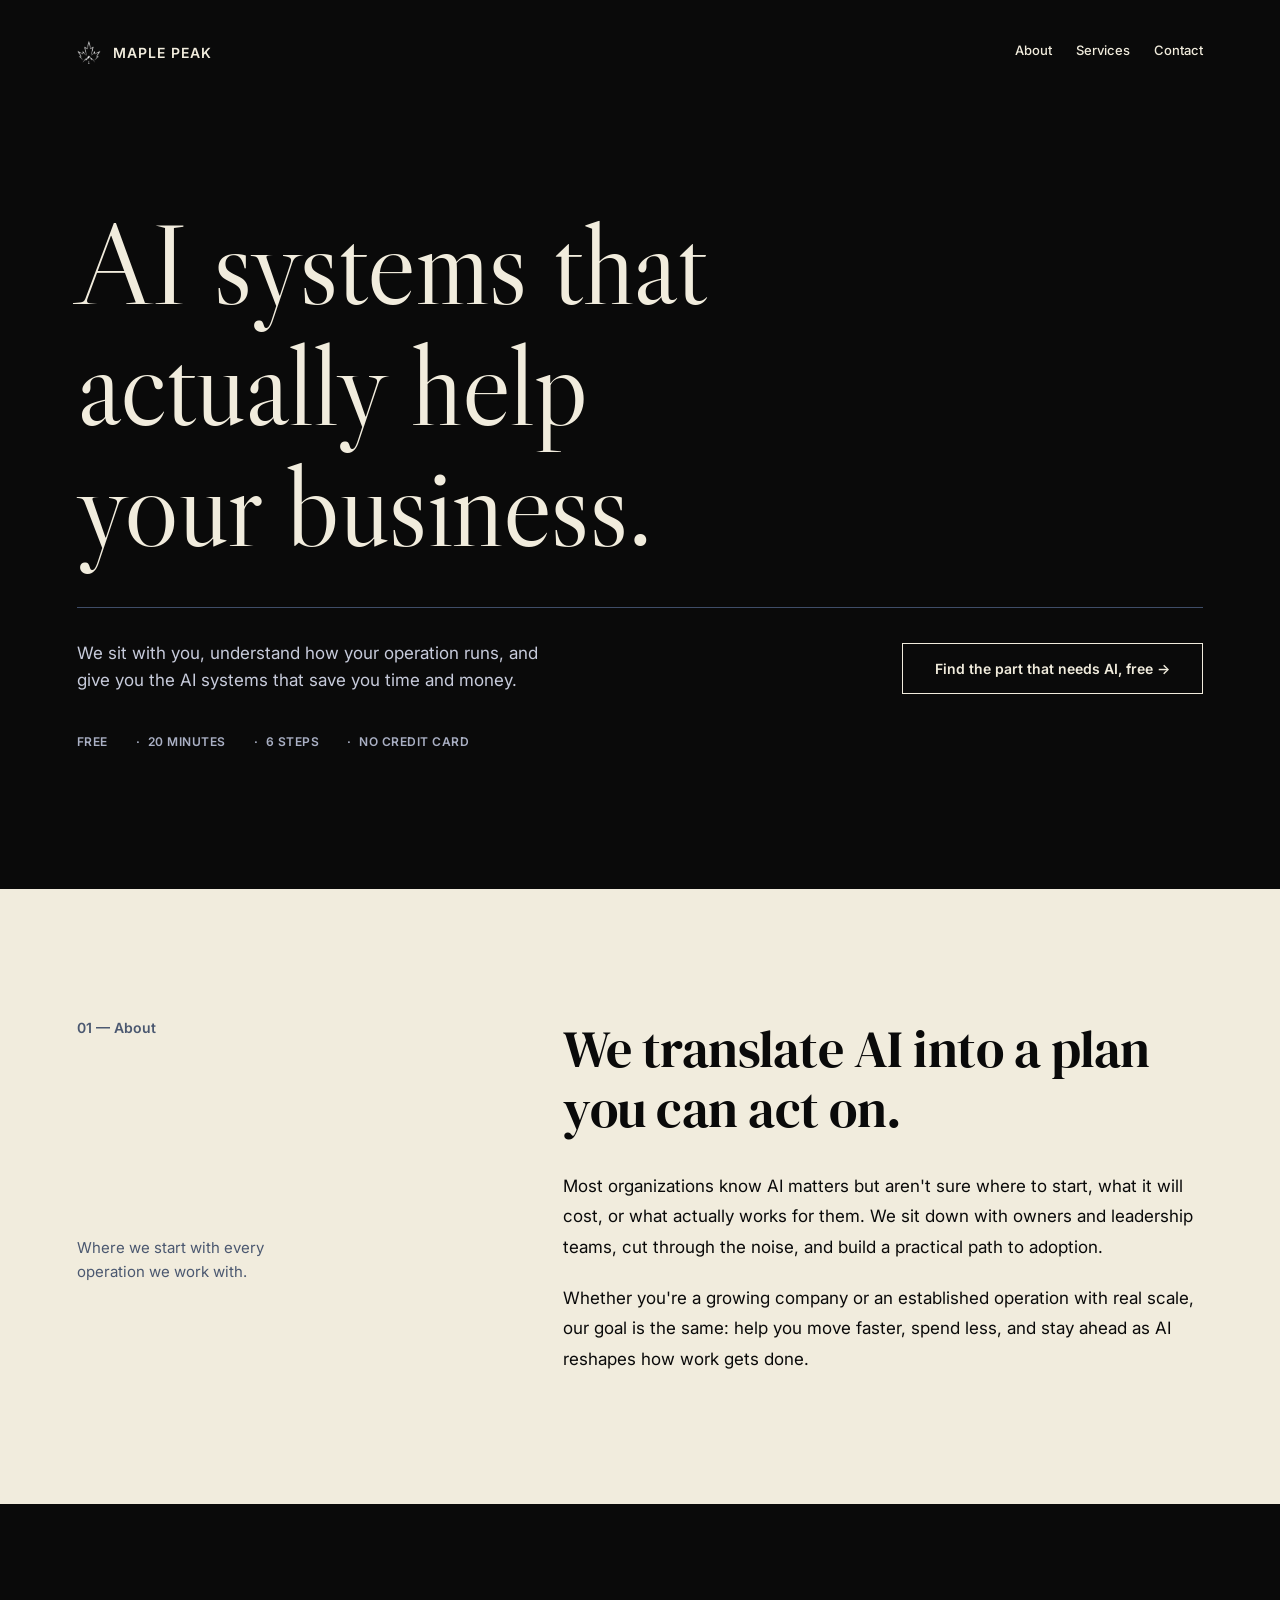
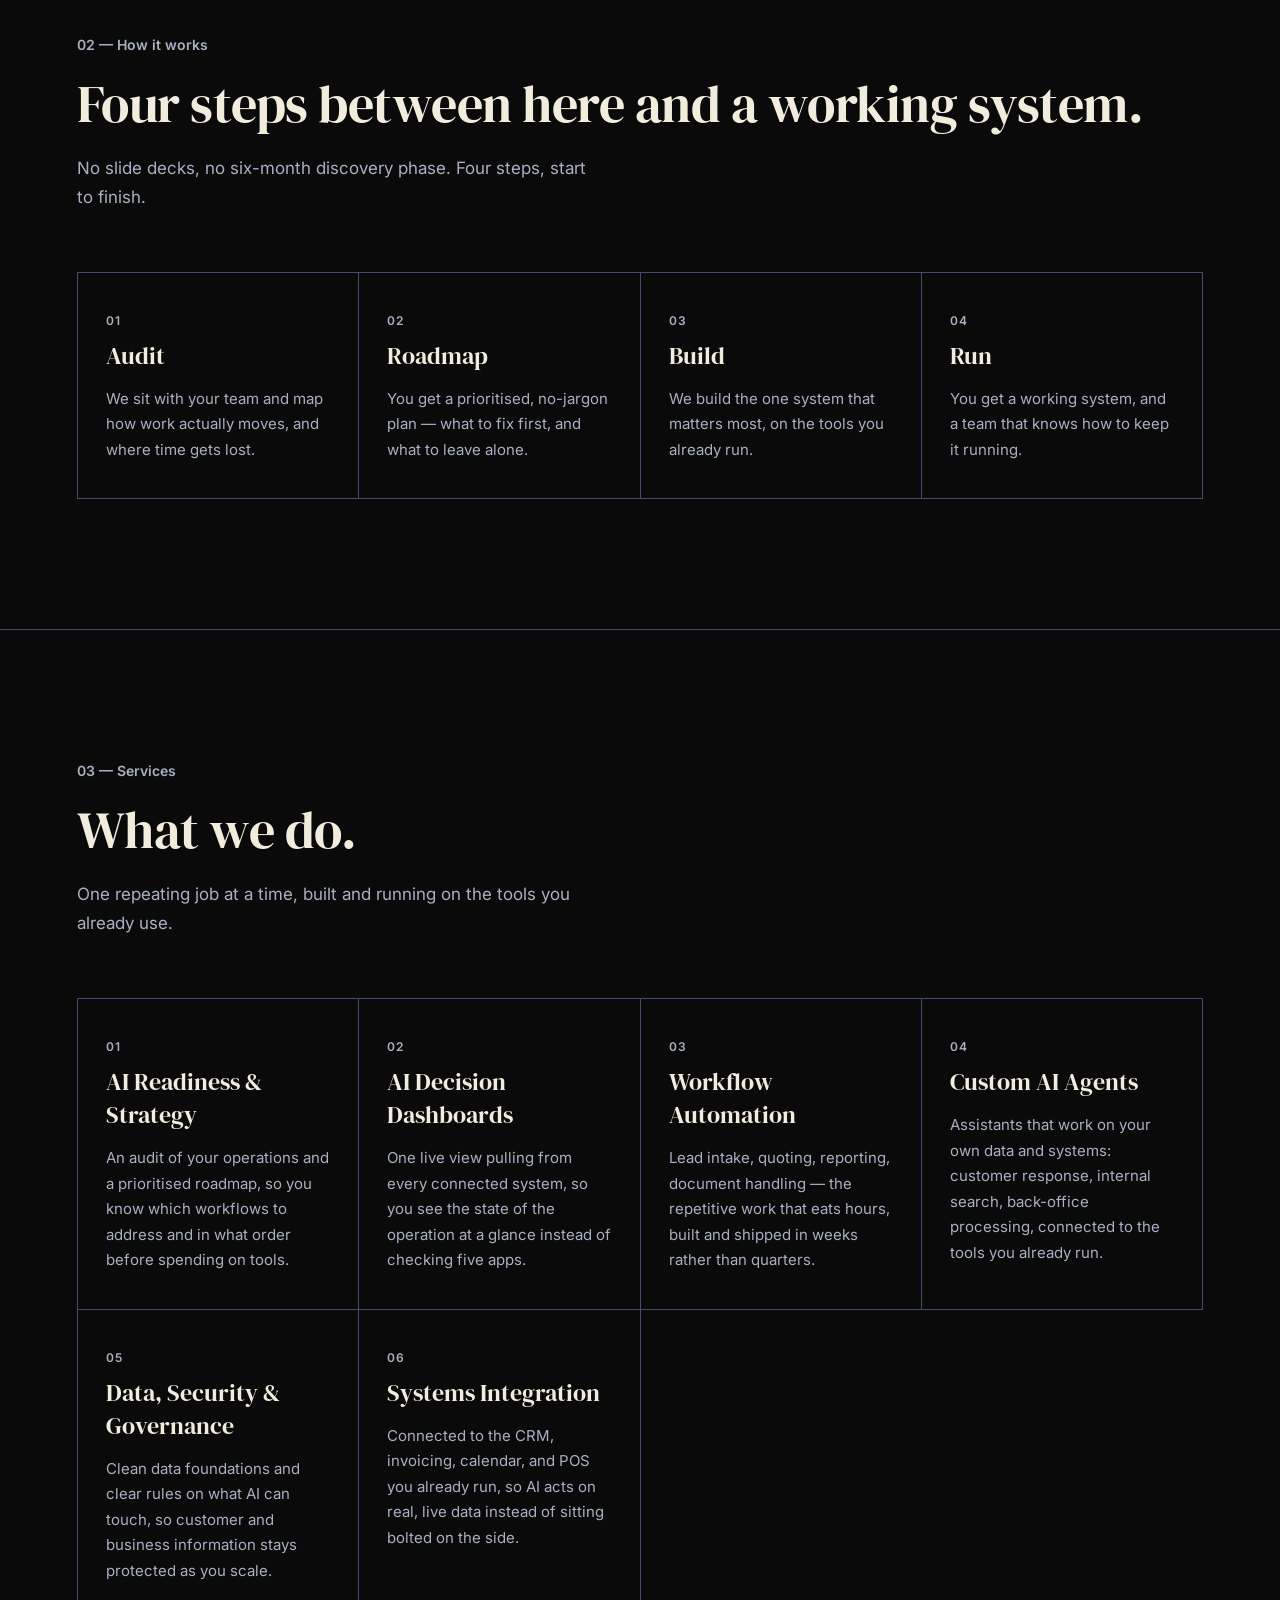
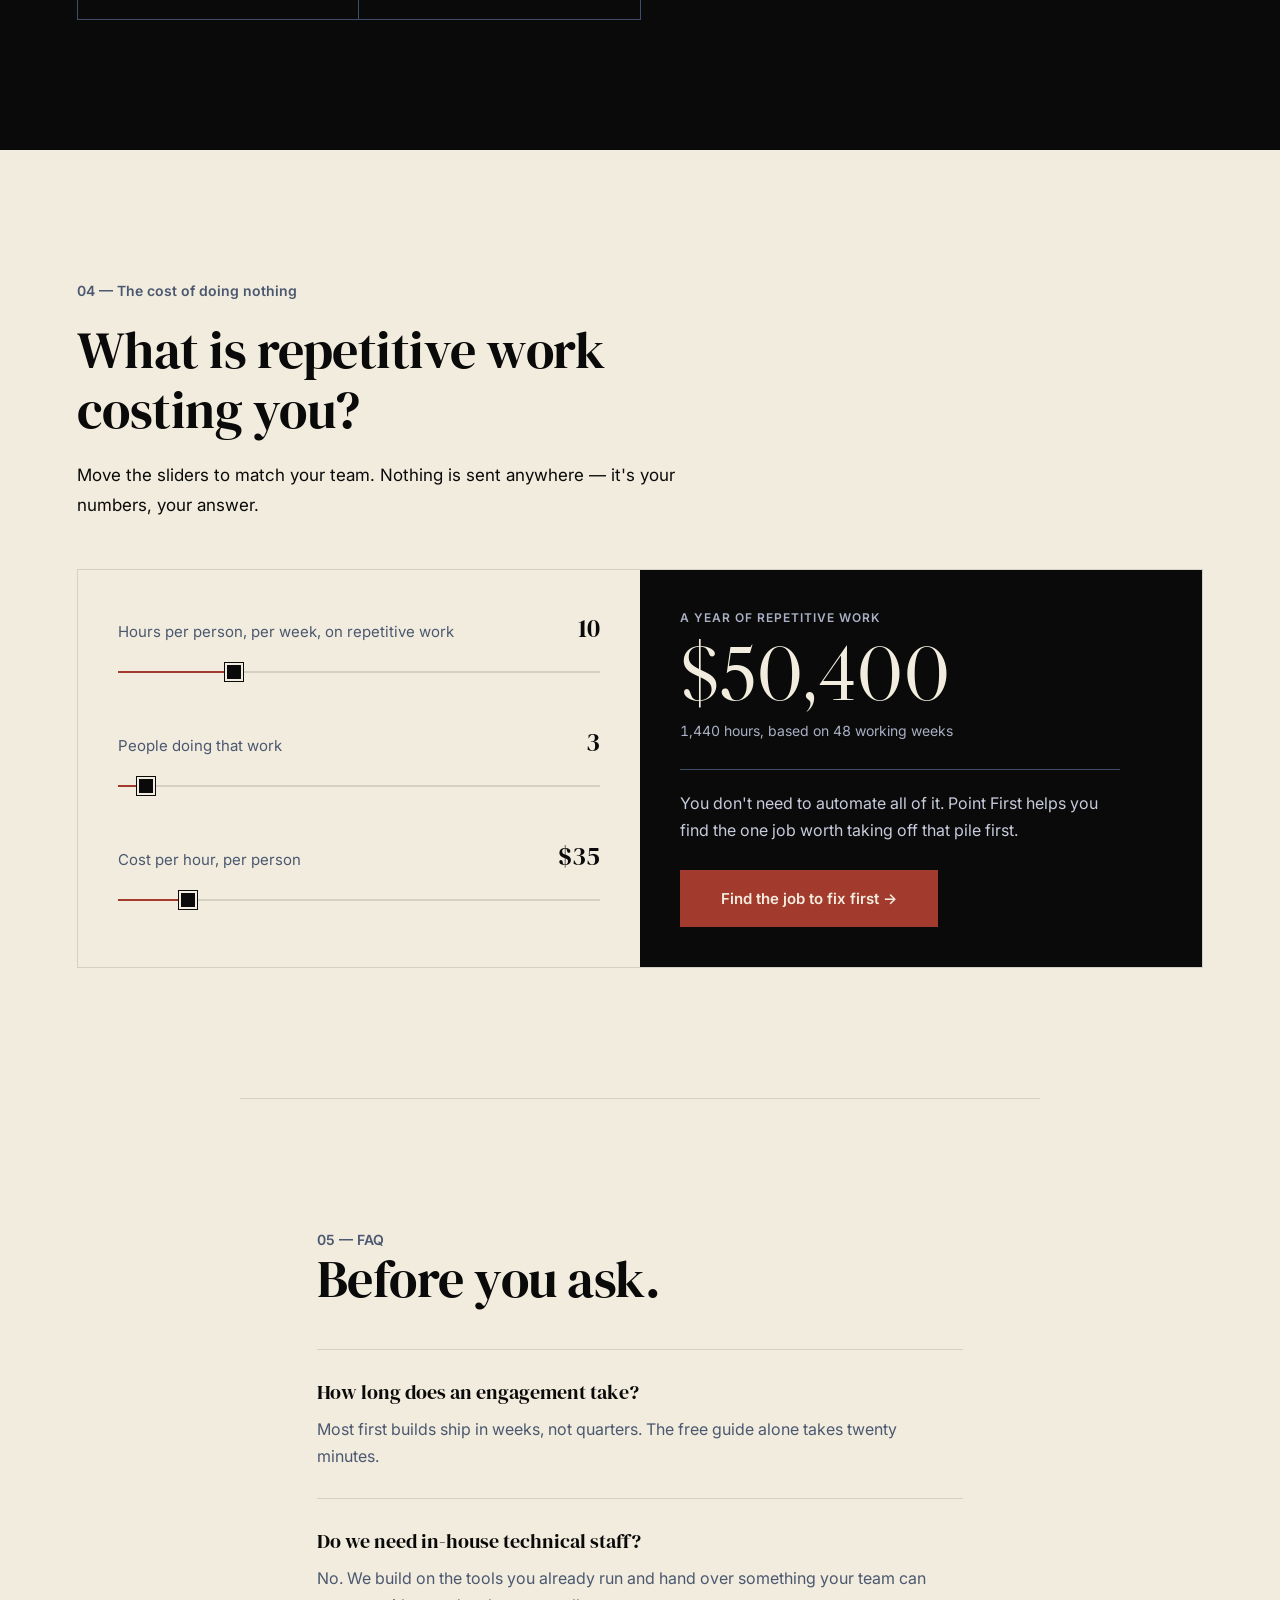
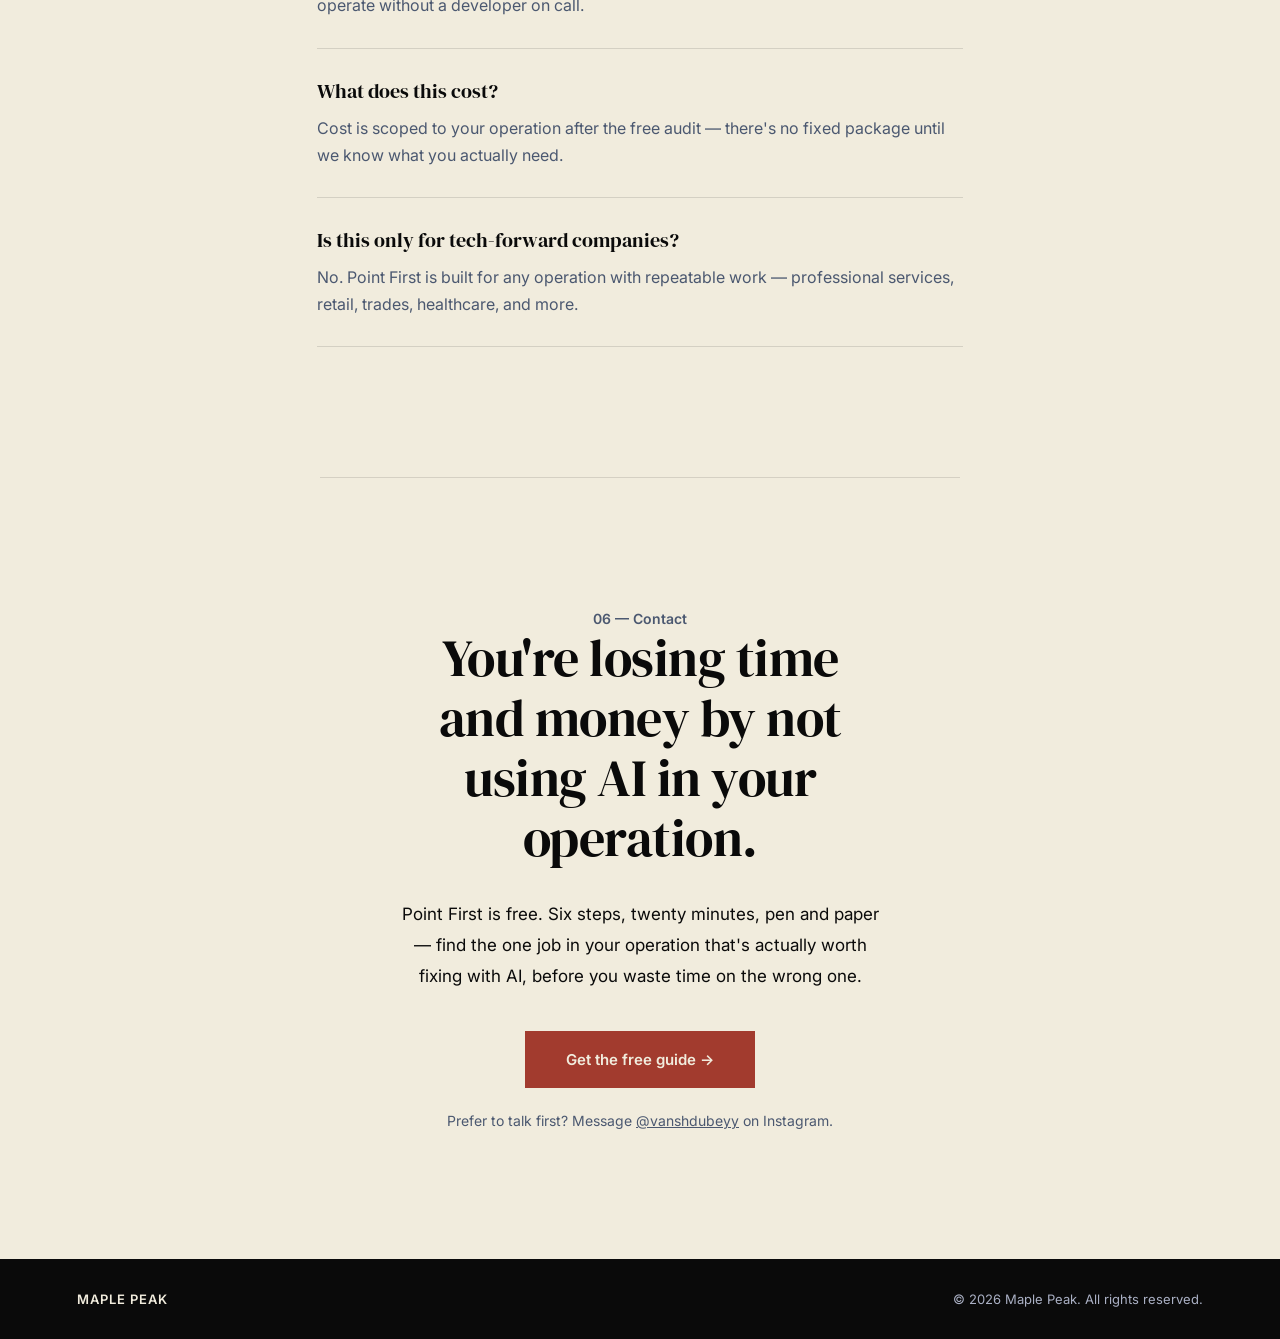
==== commit cb7b5d7c: "Add cost calculator, lead attribution, link previews, and polish - Interactive cost-of-repetitive-wo" ====
--- a/index.html
+++ b/index.html
@@ -5,7 +5,22 @@
 <meta name="viewport" content="width=device-width, initial-scale=1.0" />
 <title>Maple Peak — AI systems that actually help your business.</title>
 <meta name="description" content="Maple Peak builds AI systems that actually help your business: readiness audits, decision dashboards, workflow automation, custom agents, and systems integration." />
+<link rel="canonical" href="https://maplepeakai.com/" />
+<meta name="theme-color" content="#0a0a0a" />
+<meta property="og:type" content="website" />
+<meta property="og:site_name" content="Maple Peak" />
+<meta property="og:url" content="https://maplepeakai.com/" />
+<meta property="og:title" content="Maple Peak — AI systems that actually help your business." />
+<meta property="og:description" content="Find the one job in your operation worth fixing with AI. Free 20-minute guide." />
+<meta property="og:image" content="https://maplepeakai.com/assets/og.png" />
+<meta property="og:image:width" content="1200" />
+<meta property="og:image:height" content="630" />
+<meta name="twitter:card" content="summary_large_image" />
+<meta name="twitter:title" content="Maple Peak — AI systems that actually help your business." />
+<meta name="twitter:description" content="Find the one job in your operation worth fixing with AI. Free 20-minute guide." />
+<meta name="twitter:image" content="https://maplepeakai.com/assets/og.png" />
 <link rel="icon" type="image/png" href="assets/mp-mark.png" />
+<link rel="apple-touch-icon" href="assets/apple-touch-icon.png" />
 <link rel="preconnect" href="https://fonts.googleapis.com" />
 <link rel="preconnect" href="https://fonts.gstatic.com" crossorigin />
 <link href="https://fonts.googleapis.com/css2?family=Inter:wght@400;500;600;700;800&family=DM+Serif+Display:ital@0;1&family=Libre+Caslon+Display&display=swap" rel="stylesheet" />
@@ -122,8 +137,50 @@
   </div>
 </section>
 
+<section id="cost" class="cost">
+  <div class="cost-inner">
+    <div class="cost-intro">
+      <span class="eyebrow reveal">04 — The cost of doing nothing</span>
+      <h2 class="section-headline reveal">What is repetitive work costing you?</h2>
+      <p class="body-copy reveal">Move the sliders to match your team. Nothing is sent anywhere — it's your numbers, your answer.</p>
+    </div>
+    <div class="cost-panel reveal">
+      <div class="cost-inputs">
+        <div class="cost-field">
+          <div class="cost-label-row">
+            <label for="costHours">Hours per person, per week, on repetitive work</label>
+            <output id="costHoursOut" for="costHours">10</output>
+          </div>
+          <input type="range" id="costHours" min="1" max="40" step="1" value="10" />
+        </div>
+        <div class="cost-field">
+          <div class="cost-label-row">
+            <label for="costPeople">People doing that work</label>
+            <output id="costPeopleOut" for="costPeople">3</output>
+          </div>
+          <input type="range" id="costPeople" min="1" max="50" step="1" value="3" />
+        </div>
+        <div class="cost-field">
+          <div class="cost-label-row">
+            <label for="costRate">Cost per hour, per person</label>
+            <output id="costRateOut" for="costRate">$35</output>
+          </div>
+          <input type="range" id="costRate" min="10" max="200" step="5" value="35" />
+        </div>
+      </div>
+      <div class="cost-result" aria-live="polite">
+        <span class="cost-result-label">A year of repetitive work</span>
+        <span class="cost-result-value" id="costTotal">$50,400</span>
+        <span class="cost-result-hours"><span id="costAnnualHours">1,440</span> hours, based on 48 working weeks</span>
+        <p class="cost-result-note">You don't need to automate all of it. Point First helps you find the one job worth taking off that pile first.</p>
+        <a href="https://tally.so/r/Me0N8k" target="_blank" rel="noopener" class="btn btn-solid" data-cta="calculator">Find the job to fix first →</a>
+      </div>
+    </div>
+  </div>
+</section>
+
 <section id="faq" class="faq">
-  <span class="eyebrow reveal">04 — FAQ</span>
+  <span class="eyebrow reveal">05 — FAQ</span>
   <h2 class="section-headline reveal">Before you ask.</h2>
   <div class="faq-list">
     <div class="faq-item reveal">
@@ -146,10 +203,10 @@
 </section>
 
 <section id="contact" class="contact">
-  <span class="eyebrow reveal">05 — Contact</span>
+  <span class="eyebrow reveal">06 — Contact</span>
   <h2 class="section-headline reveal">You're losing time and money by not using AI in your operation.</h2>
   <p class="body-copy contact-copy reveal">Point First is free. Six steps, twenty minutes, pen and paper — find the one job in your operation that's actually worth fixing with AI, before you waste time on the wrong one.</p>
-  <a href="https://tally.so/r/Me0N8k" target="_blank" rel="noopener" class="btn btn-solid reveal">Get the free guide →</a>
+  <a href="https://tally.so/r/Me0N8k" target="_blank" rel="noopener" class="btn btn-solid reveal" data-cta="contact">Get the free guide →</a>
   <p class="secondary-line">Prefer to talk first? Message <a href="https://instagram.com/vanshdubeyy" target="_blank" rel="noopener" class="underline-link">@vanshdubeyy</a> on Instagram.</p>
 </section>
 
@@ -159,9 +216,10 @@
 </footer>
 
 <div class="sticky-cta" id="stickyCta">
-  <a href="https://tally.so/r/Me0N8k" target="_blank" rel="noopener" class="btn btn-solid sticky-cta-btn">Get the free guide →</a>
+  <a href="https://tally.so/r/Me0N8k" target="_blank" rel="noopener" class="btn btn-solid sticky-cta-btn" data-cta="sticky">Get the free guide →</a>
 </div>
 
 <script src="script.js" defer></script>
+<script defer src="/_vercel/insights/script.js"></script>
 </body>
 </html>
--- a/styles.css
+++ b/styles.css
@@ -29,11 +29,17 @@
   margin: 0;
   font-family: var(--font-sans);
   color: var(--color-dark);
+  background: var(--color-paper);
 }
 
 a {
   color: inherit;
   text-decoration: none;
+}
+
+:focus-visible {
+  outline: 2px solid var(--color-accent);
+  outline-offset: 3px;
 }
 
 /* Header */
@@ -359,12 +365,158 @@
   margin: 0;
 }
 
+/* Cost calculator */
+.cost {
+  background: var(--color-paper);
+  padding: var(--section-padding-y) var(--section-padding-x);
+}
+
+.cost-inner {
+  max-width: 1280px;
+  margin: 0 auto;
+}
+
+.cost-intro {
+  max-width: 640px;
+  margin-bottom: 48px;
+}
+
+.cost-intro .section-headline {
+  margin: 20px 0;
+}
+
+.cost-panel {
+  display: grid;
+  grid-template-columns: minmax(0, 1fr) minmax(0, 1fr);
+  border: 1px solid var(--color-border-light);
+}
+
+.cost-inputs {
+  padding: 40px;
+  display: flex;
+  flex-direction: column;
+  gap: 36px;
+}
+
+.cost-label-row {
+  display: flex;
+  justify-content: space-between;
+  align-items: baseline;
+  gap: 16px;
+  margin-bottom: 14px;
+}
+
+.cost-label-row label {
+  font-size: 15px;
+  line-height: 1.4;
+  color: var(--color-muted-light-section);
+}
+
+.cost-label-row output {
+  font-family: var(--font-headline);
+  font-size: 26px;
+  font-variant-numeric: tabular-nums;
+  white-space: nowrap;
+}
+
+.cost-field input[type="range"] {
+  -webkit-appearance: none;
+  appearance: none;
+  width: 100%;
+  height: 24px;
+  margin: 0;
+  background: transparent;
+  cursor: pointer;
+}
+
+.cost-field input[type="range"]::-webkit-slider-runnable-track {
+  height: 2px;
+  background: linear-gradient(to right, var(--color-accent) var(--fill, 50%), var(--color-border-light) var(--fill, 50%));
+}
+
+.cost-field input[type="range"]::-moz-range-track {
+  height: 2px;
+  background: var(--color-border-light);
+}
+
+.cost-field input[type="range"]::-moz-range-progress {
+  height: 2px;
+  background: var(--color-accent);
+}
+
+.cost-field input[type="range"]::-webkit-slider-thumb {
+  -webkit-appearance: none;
+  width: 18px;
+  height: 18px;
+  margin-top: -8px;
+  background: var(--color-dark);
+  border: 2px solid var(--color-paper);
+  box-shadow: 0 0 0 1px var(--color-dark);
+  transition: transform 0.15s ease;
+}
+
+.cost-field input[type="range"]::-moz-range-thumb {
+  width: 14px;
+  height: 14px;
+  border-radius: 0;
+  background: var(--color-dark);
+  border: 2px solid var(--color-paper);
+  box-shadow: 0 0 0 1px var(--color-dark);
+}
+
+.cost-field input[type="range"]:active::-webkit-slider-thumb {
+  transform: scale(1.2);
+}
+
+.cost-result {
+  background: var(--color-dark);
+  color: var(--color-paper);
+  padding: 40px;
+  display: flex;
+  flex-direction: column;
+  align-items: flex-start;
+  gap: 10px;
+}
+
+.cost-result-label {
+  font-size: 12px;
+  font-weight: 600;
+  letter-spacing: 1px;
+  text-transform: uppercase;
+  color: var(--color-muted-dark-section);
+}
+
+.cost-result-value {
+  font-family: var(--font-hero);
+  font-size: clamp(48px, 6vw, 84px);
+  line-height: 1;
+  letter-spacing: -1px;
+  font-variant-numeric: tabular-nums;
+}
+
+.cost-result-hours {
+  font-size: 14px;
+  color: var(--color-muted-dark-section);
+  font-variant-numeric: tabular-nums;
+}
+
+.cost-result-note {
+  font-size: 16px;
+  line-height: 1.7;
+  color: var(--color-hero-copy);
+  margin: 20px 0 16px;
+  padding-top: 20px;
+  border-top: 1px solid var(--color-border-dark);
+  max-width: 440px;
+}
+
 /* FAQ */
 .faq {
   background: var(--color-paper);
   padding: var(--section-padding-y) var(--section-padding-x);
   max-width: 800px;
   margin: 0 auto;
+  border-top: 1px solid var(--color-border-light);
 }
 
 .faq-list {
@@ -481,6 +633,12 @@
   }
 }
 
+@media (max-width: 900px) {
+  .cost-panel {
+    grid-template-columns: 1fr;
+  }
+}
+
 /* Responsive */
 @media (max-width: 640px) {
   .hero-proof {
@@ -526,6 +684,29 @@
     padding-bottom: 80px;
   }
 
+  .cost {
+    padding-top: 80px;
+    padding-bottom: 80px;
+  }
+
+  .cost-intro {
+    margin-bottom: 32px;
+  }
+
+  .cost-panel {
+    grid-template-columns: 1fr;
+  }
+
+  .cost-inputs,
+  .cost-result {
+    padding: 28px 20px;
+  }
+
+  .cost-result .btn {
+    width: 100%;
+    text-align: center;
+  }
+
   .faq {
     padding-top: 80px;
     padding-bottom: 80px;
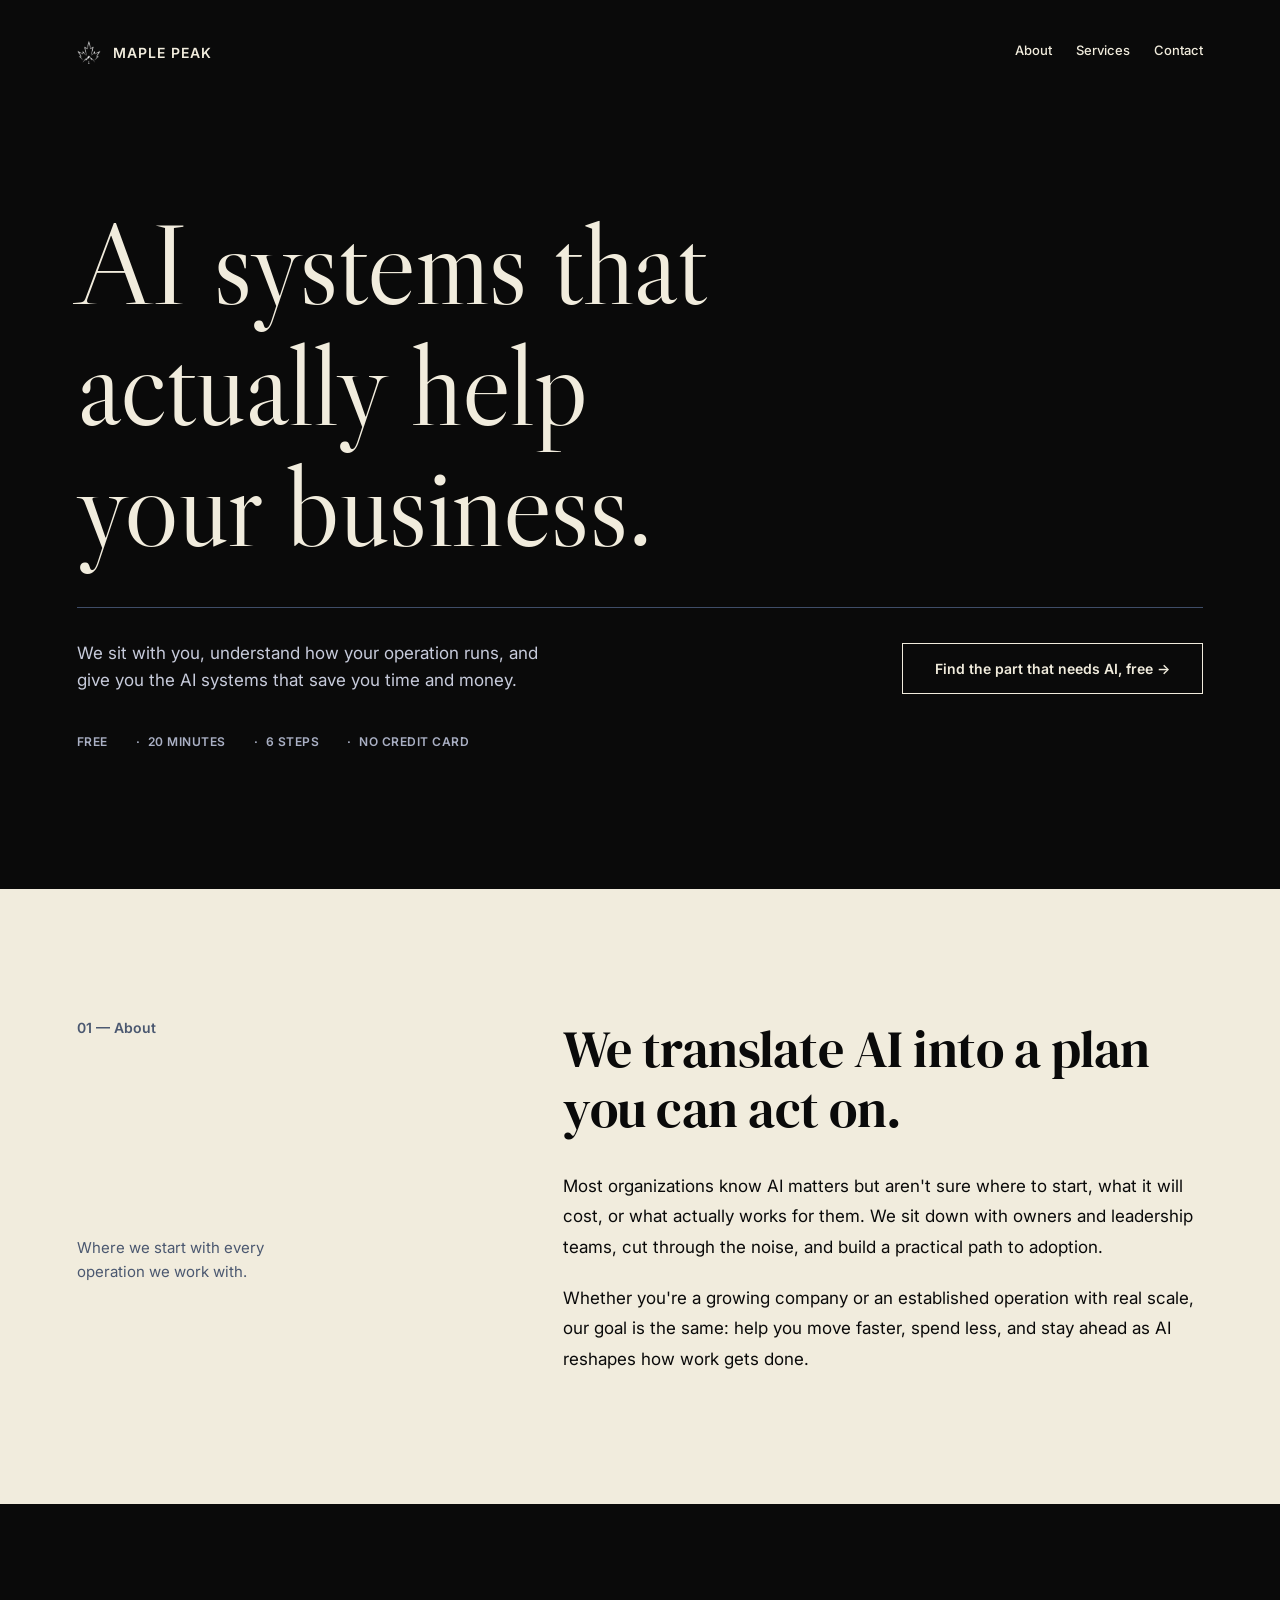
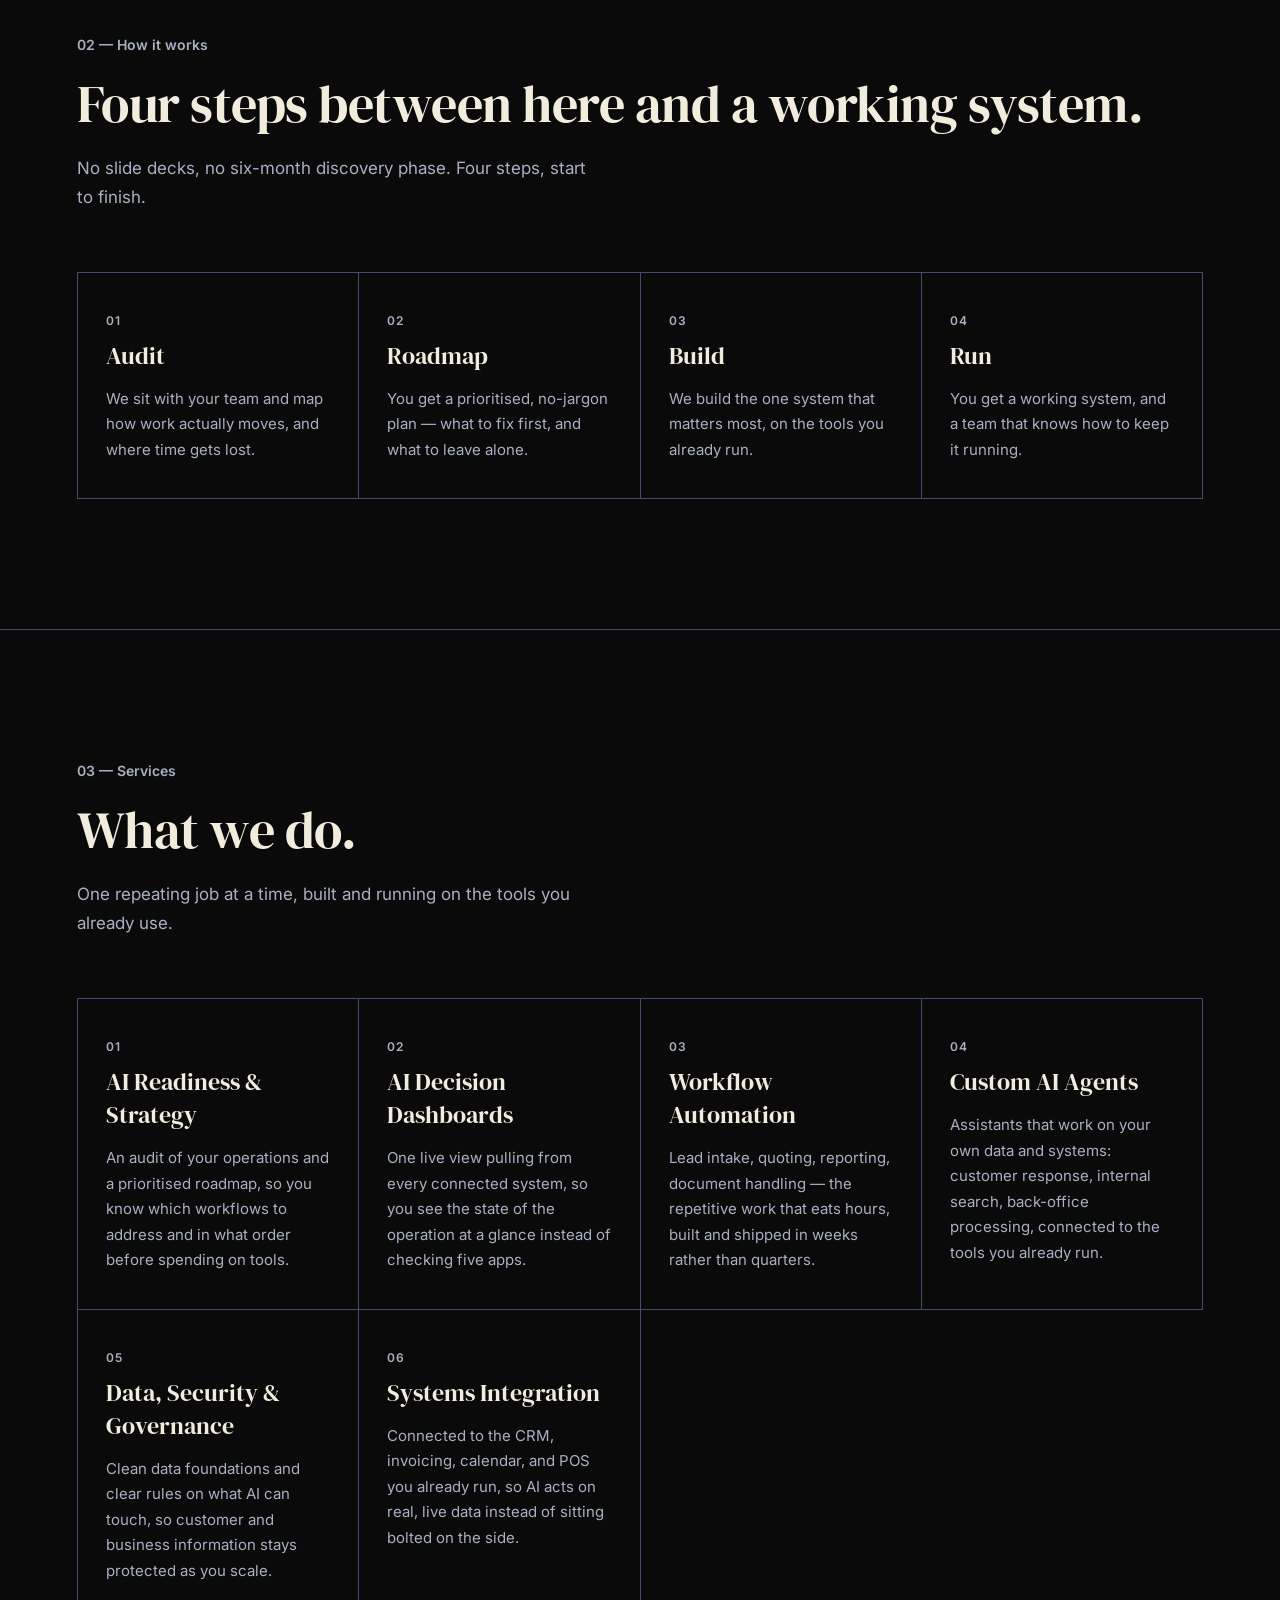
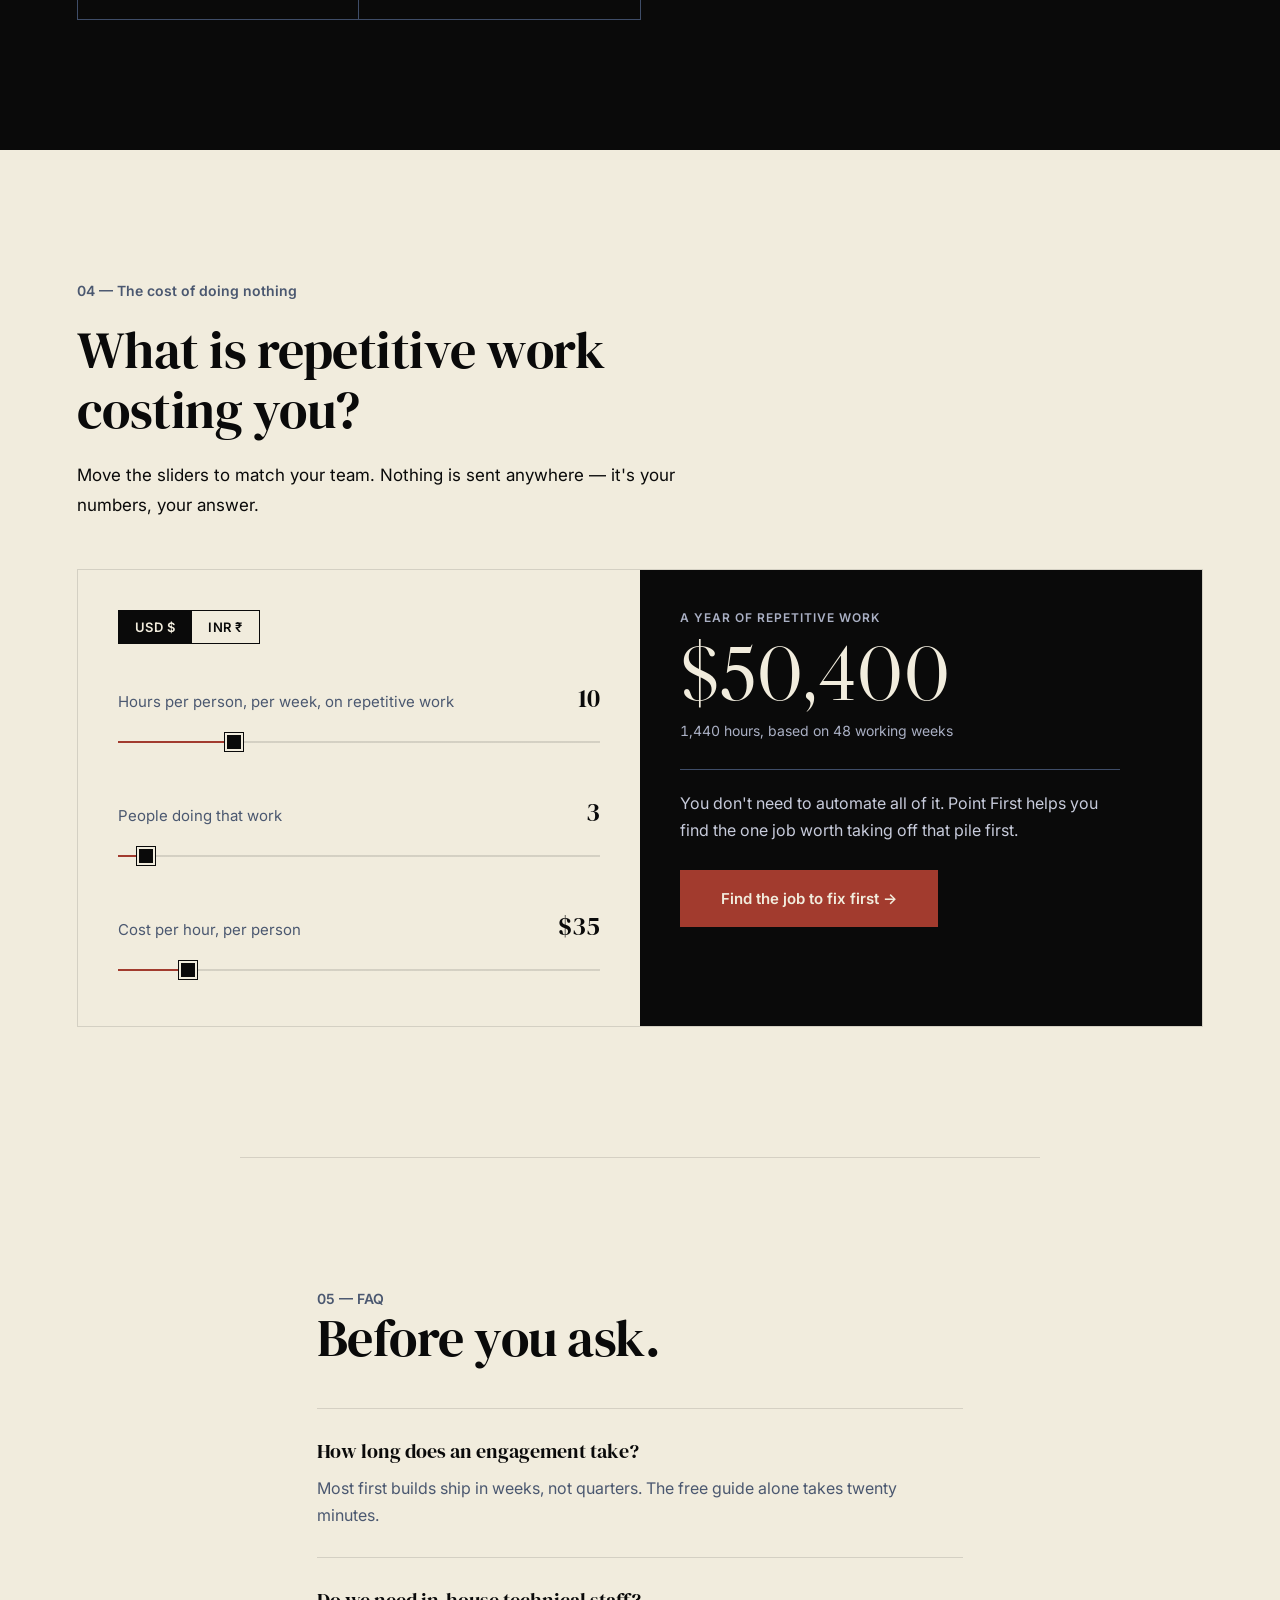
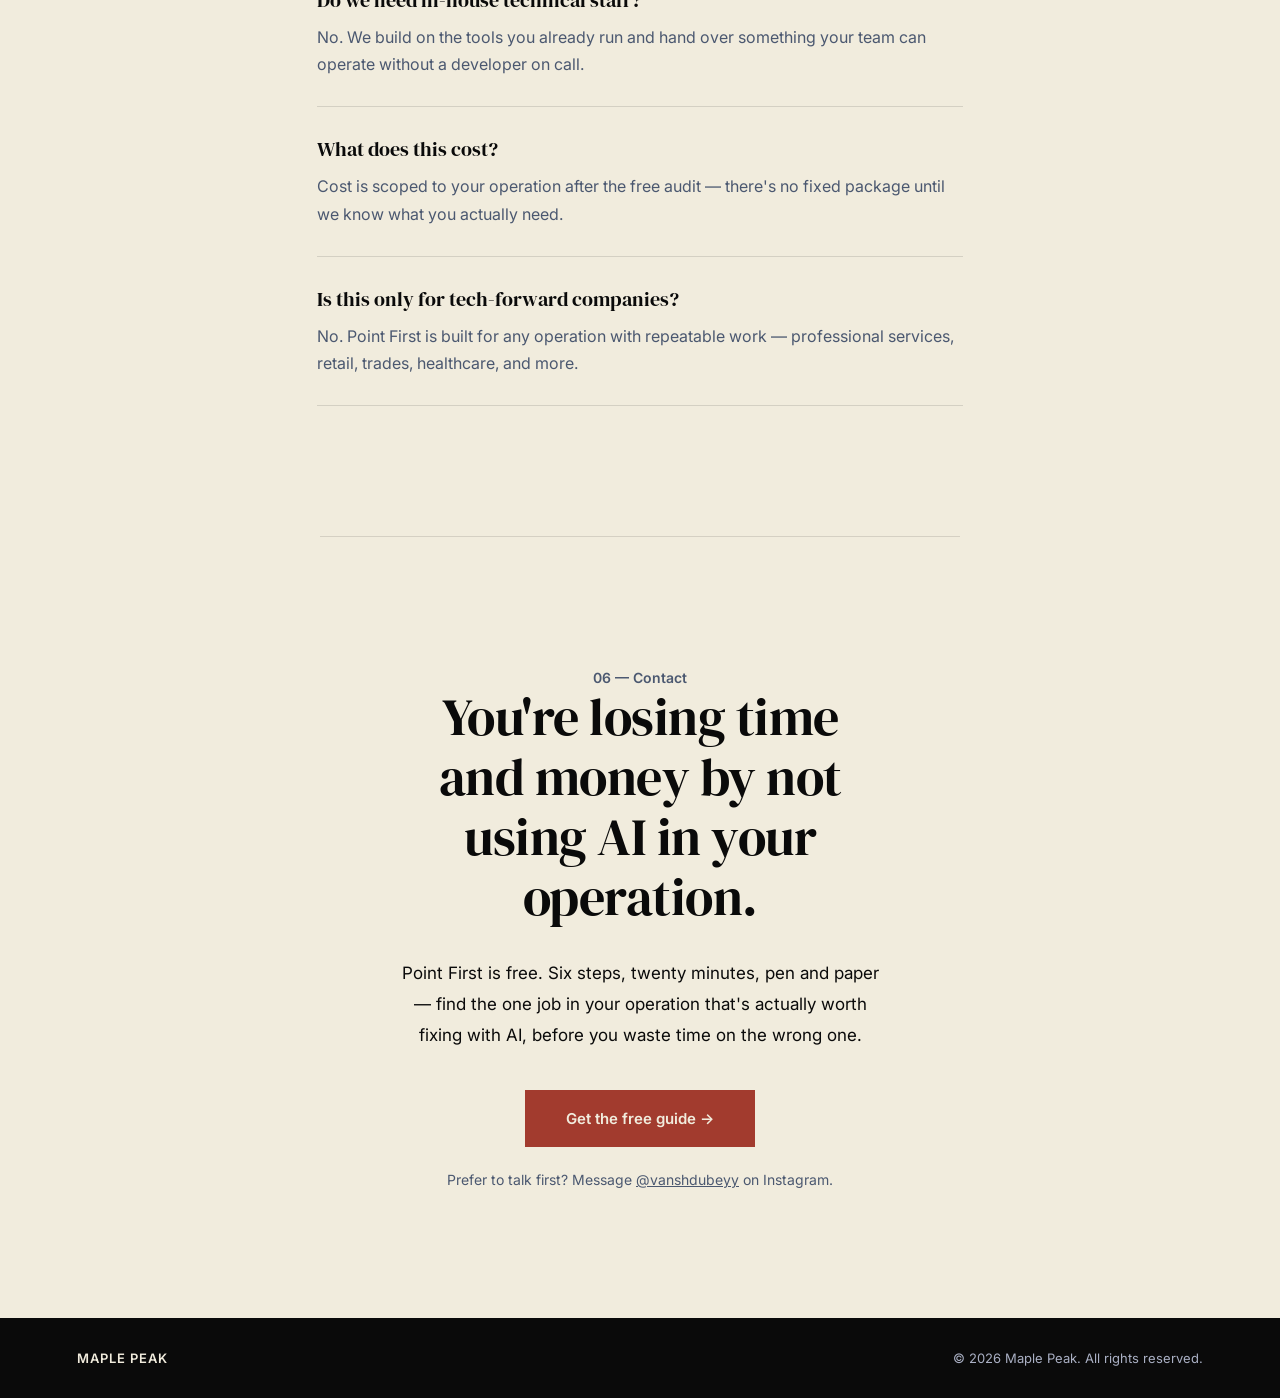
==== commit 261fb3d8: "Add USD/INR toggle to cost calculator INR uses its own hourly-rate range and Indian digit grouping, " ====
--- a/index.html
+++ b/index.html
@@ -146,6 +146,10 @@
     </div>
     <div class="cost-panel reveal">
       <div class="cost-inputs">
+        <div class="cost-currency" role="group" aria-label="Currency">
+          <button type="button" class="cost-currency-btn" data-currency="USD" aria-pressed="true">USD $</button>
+          <button type="button" class="cost-currency-btn" data-currency="INR" aria-pressed="false">INR ₹</button>
+        </div>
         <div class="cost-field">
           <div class="cost-label-row">
             <label for="costHours">Hours per person, per week, on repetitive work</label>
--- a/styles.css
+++ b/styles.css
@@ -396,6 +396,34 @@
   display: flex;
   flex-direction: column;
   gap: 36px;
+}
+
+.cost-currency {
+  display: inline-flex;
+  align-self: flex-start;
+  border: 1px solid var(--color-dark);
+}
+
+.cost-currency-btn {
+  font: inherit;
+  font-size: 13px;
+  font-weight: 600;
+  letter-spacing: 0.5px;
+  padding: 8px 16px;
+  border: 0;
+  background: transparent;
+  color: var(--color-dark);
+  cursor: pointer;
+  transition: background 0.2s ease, color 0.2s ease;
+}
+
+.cost-currency-btn + .cost-currency-btn {
+  border-left: 1px solid var(--color-dark);
+}
+
+.cost-currency-btn[aria-pressed="true"] {
+  background: var(--color-dark);
+  color: var(--color-paper);
 }
 
 .cost-label-row {
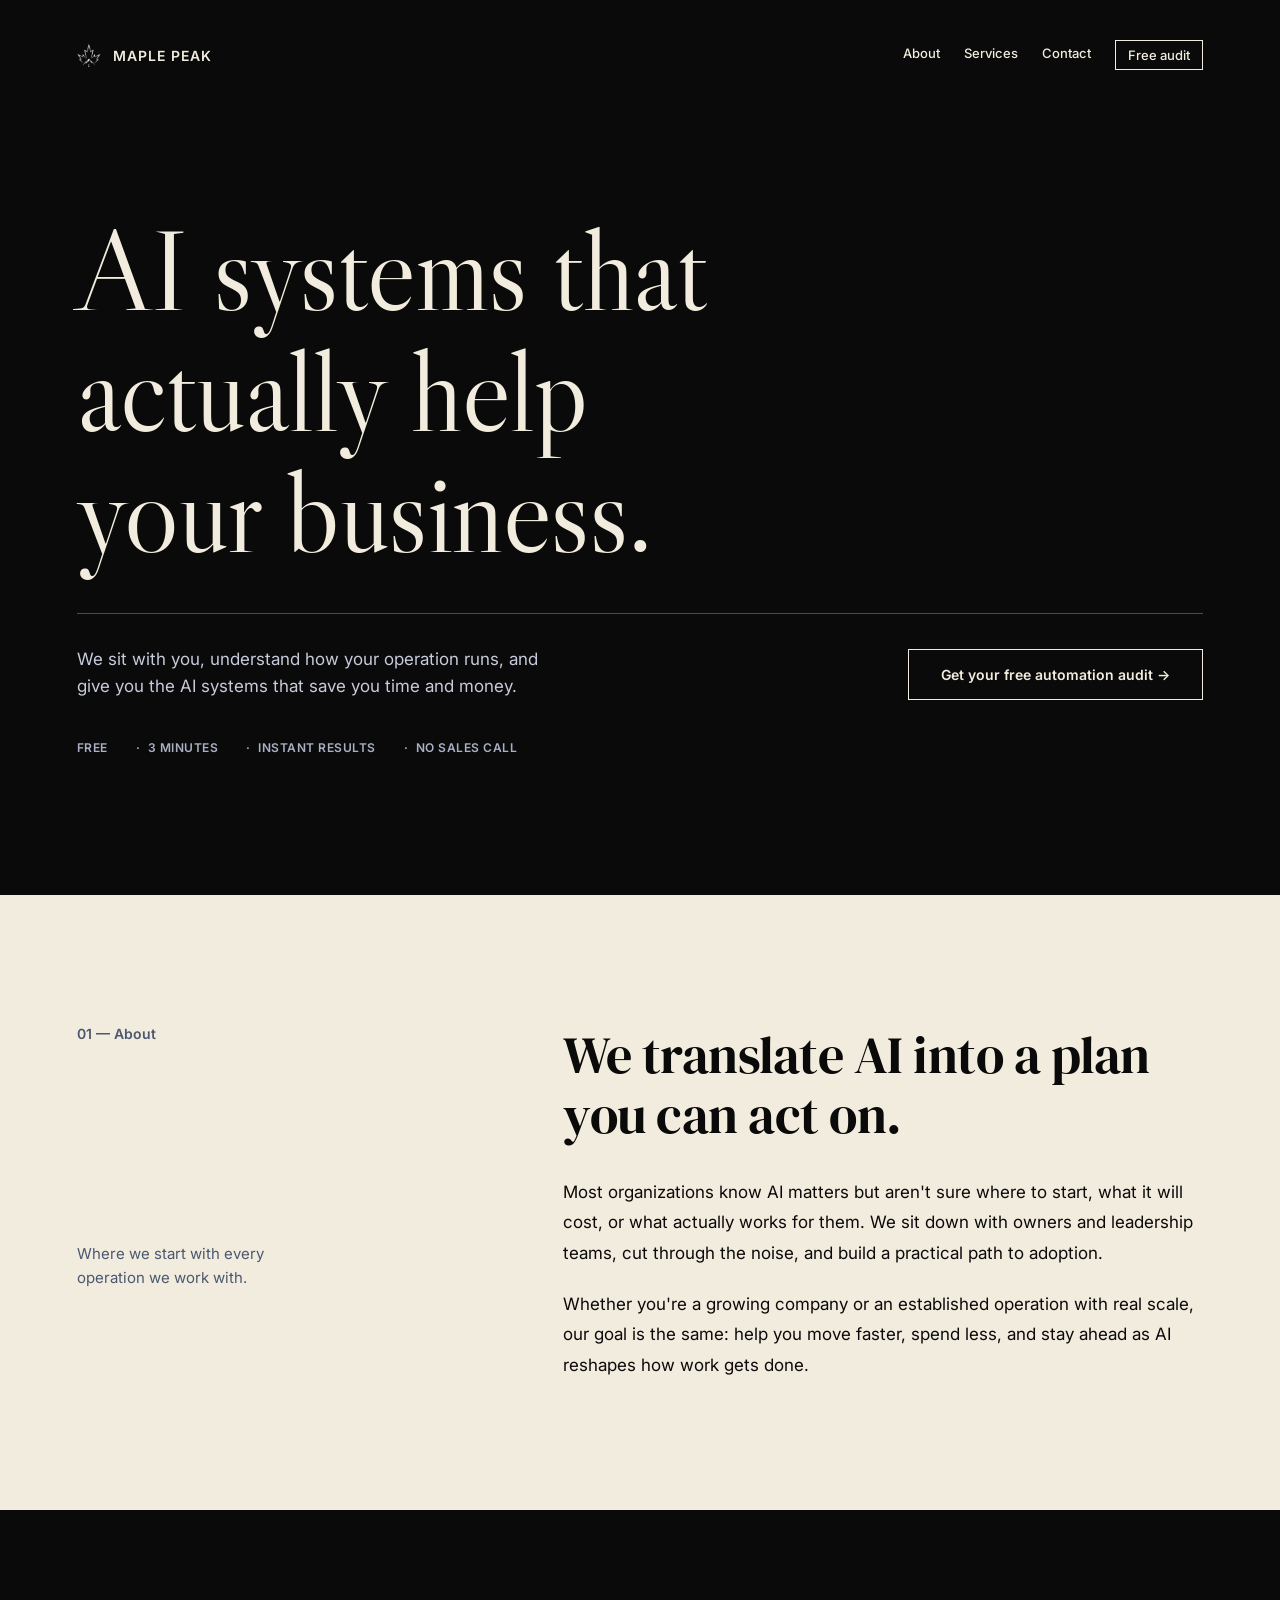
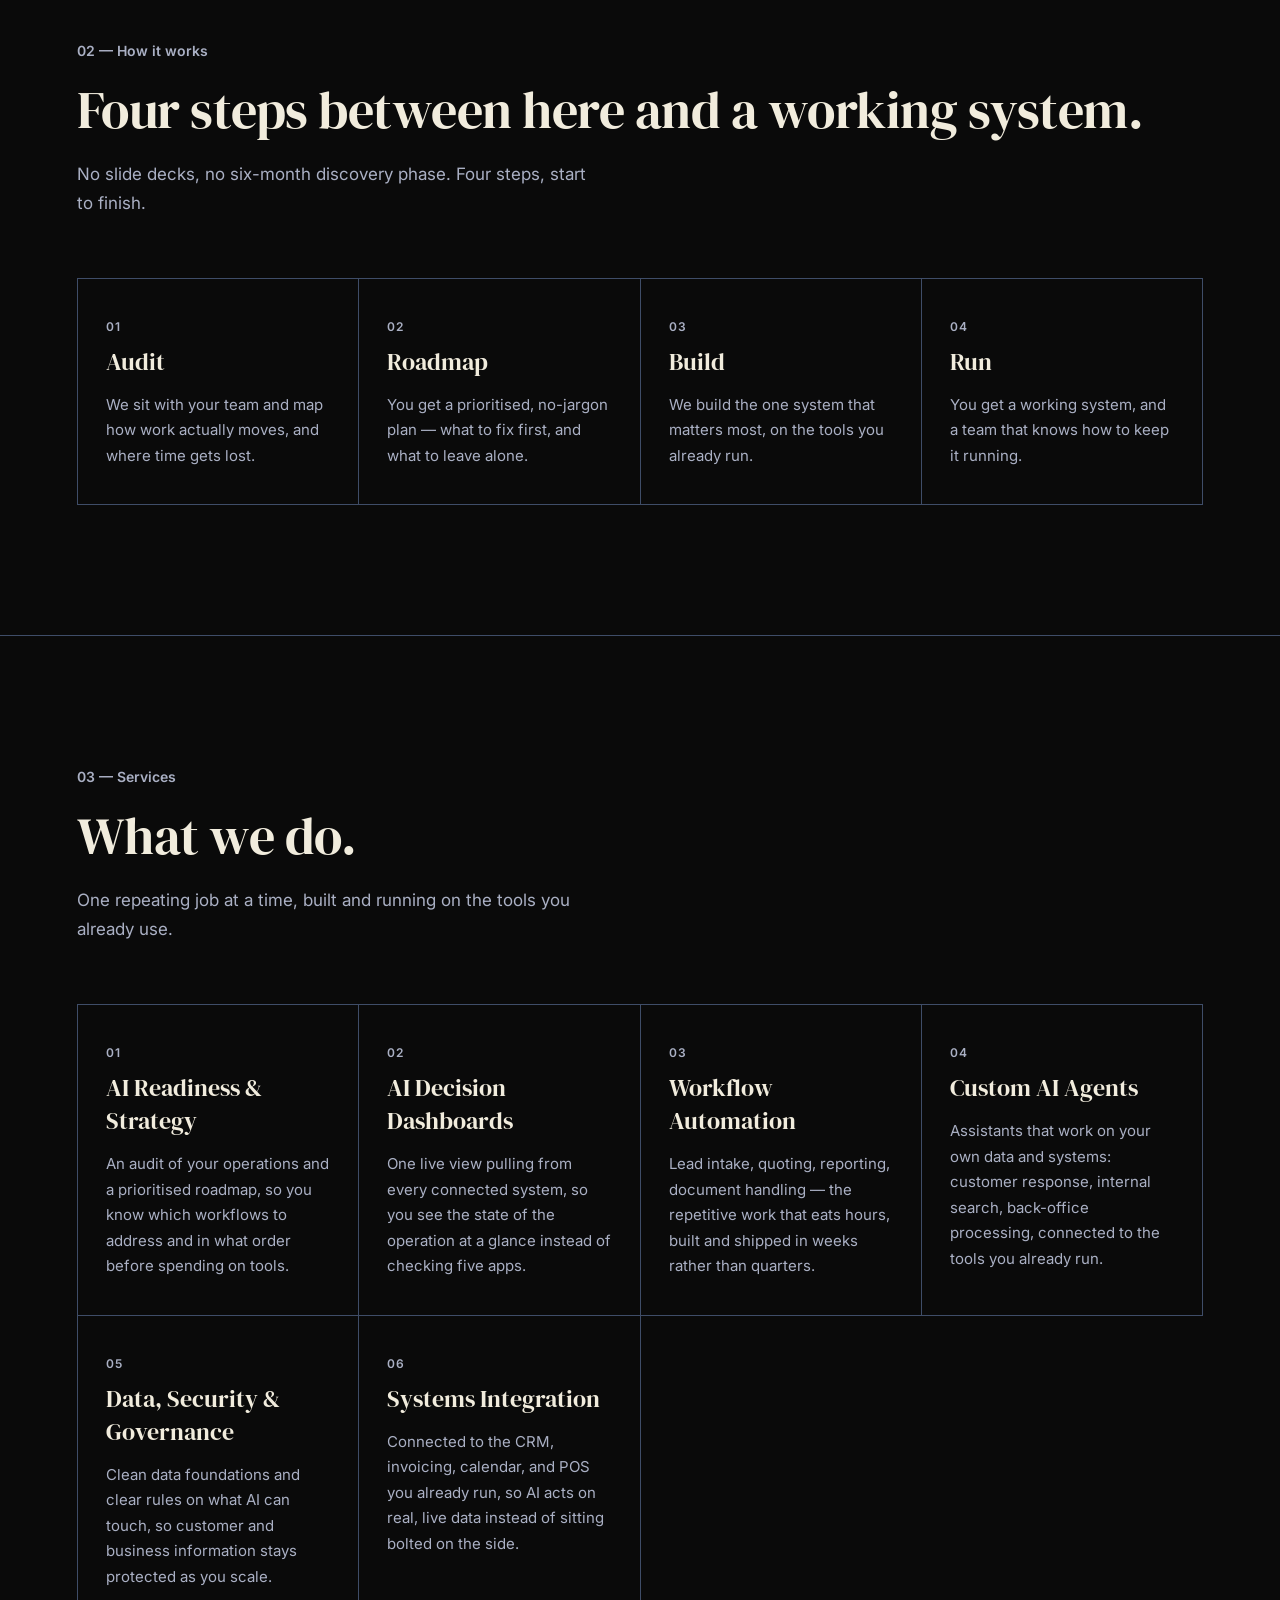
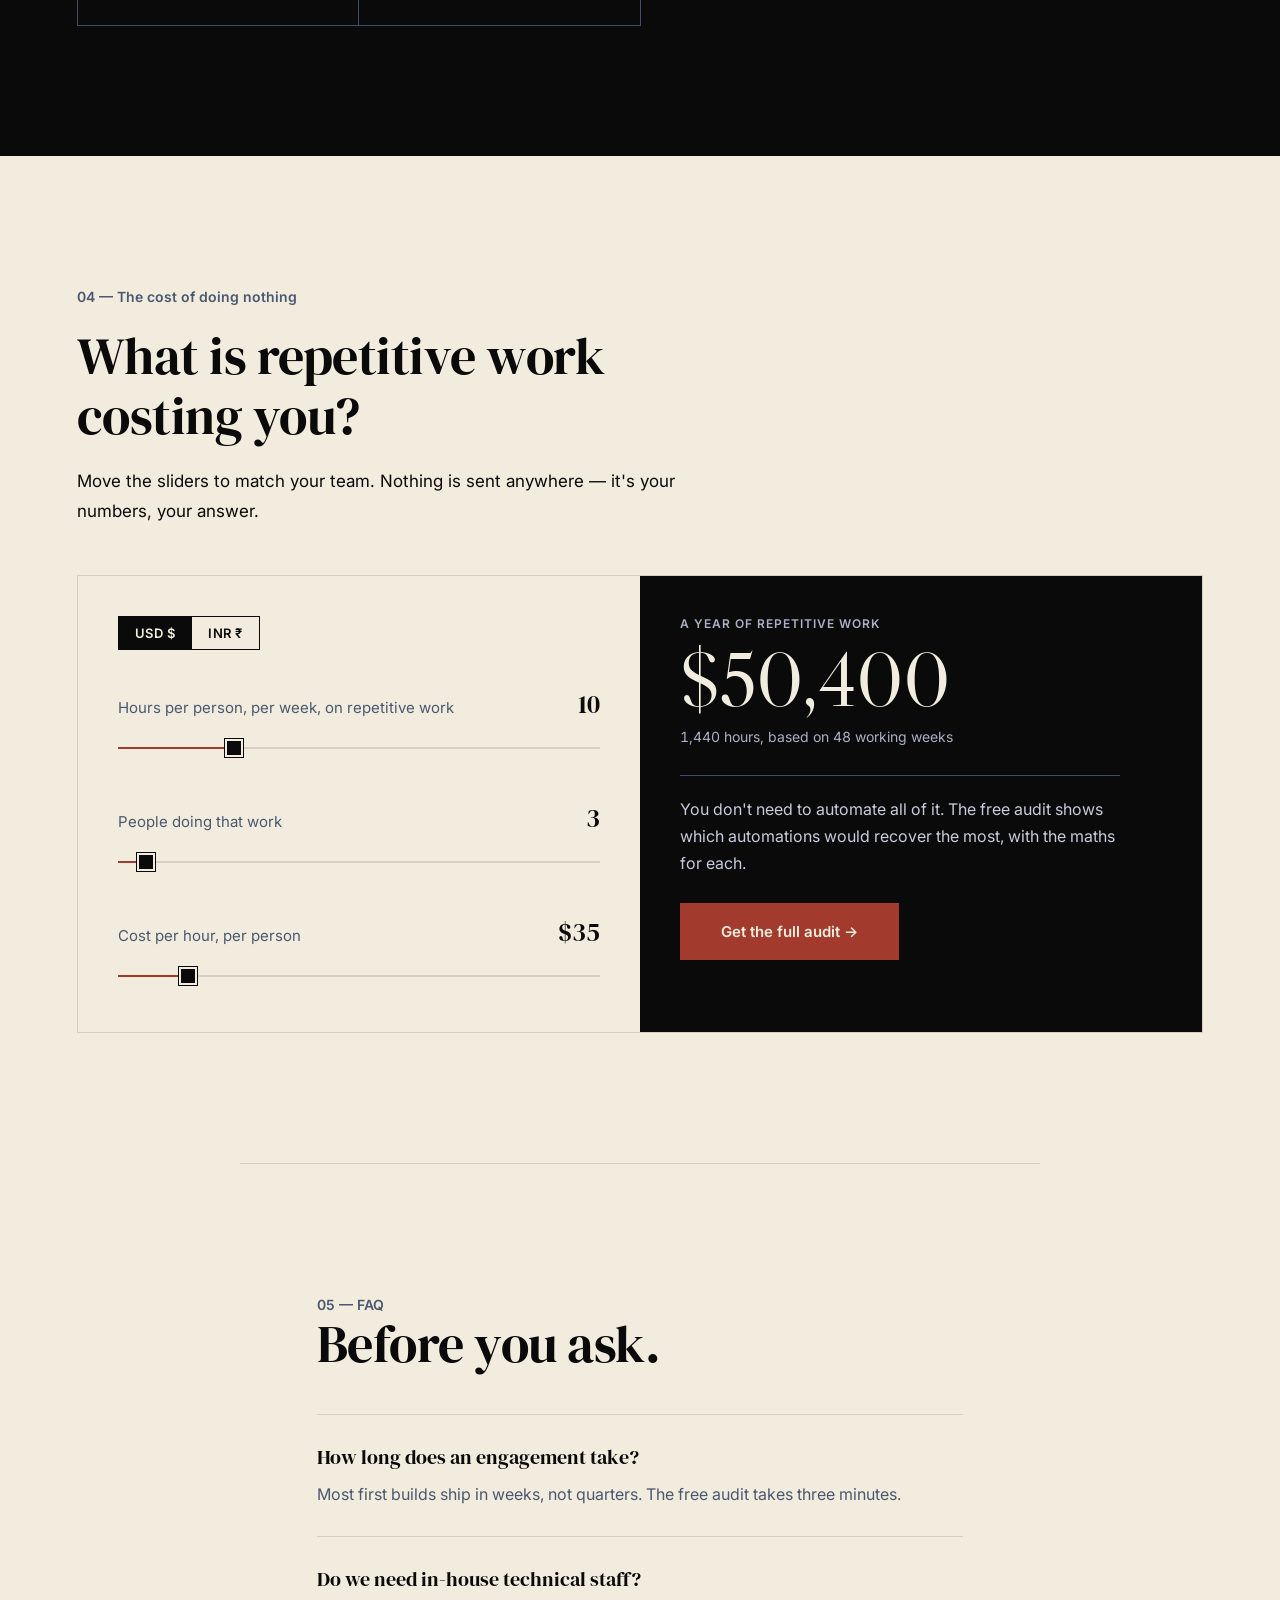
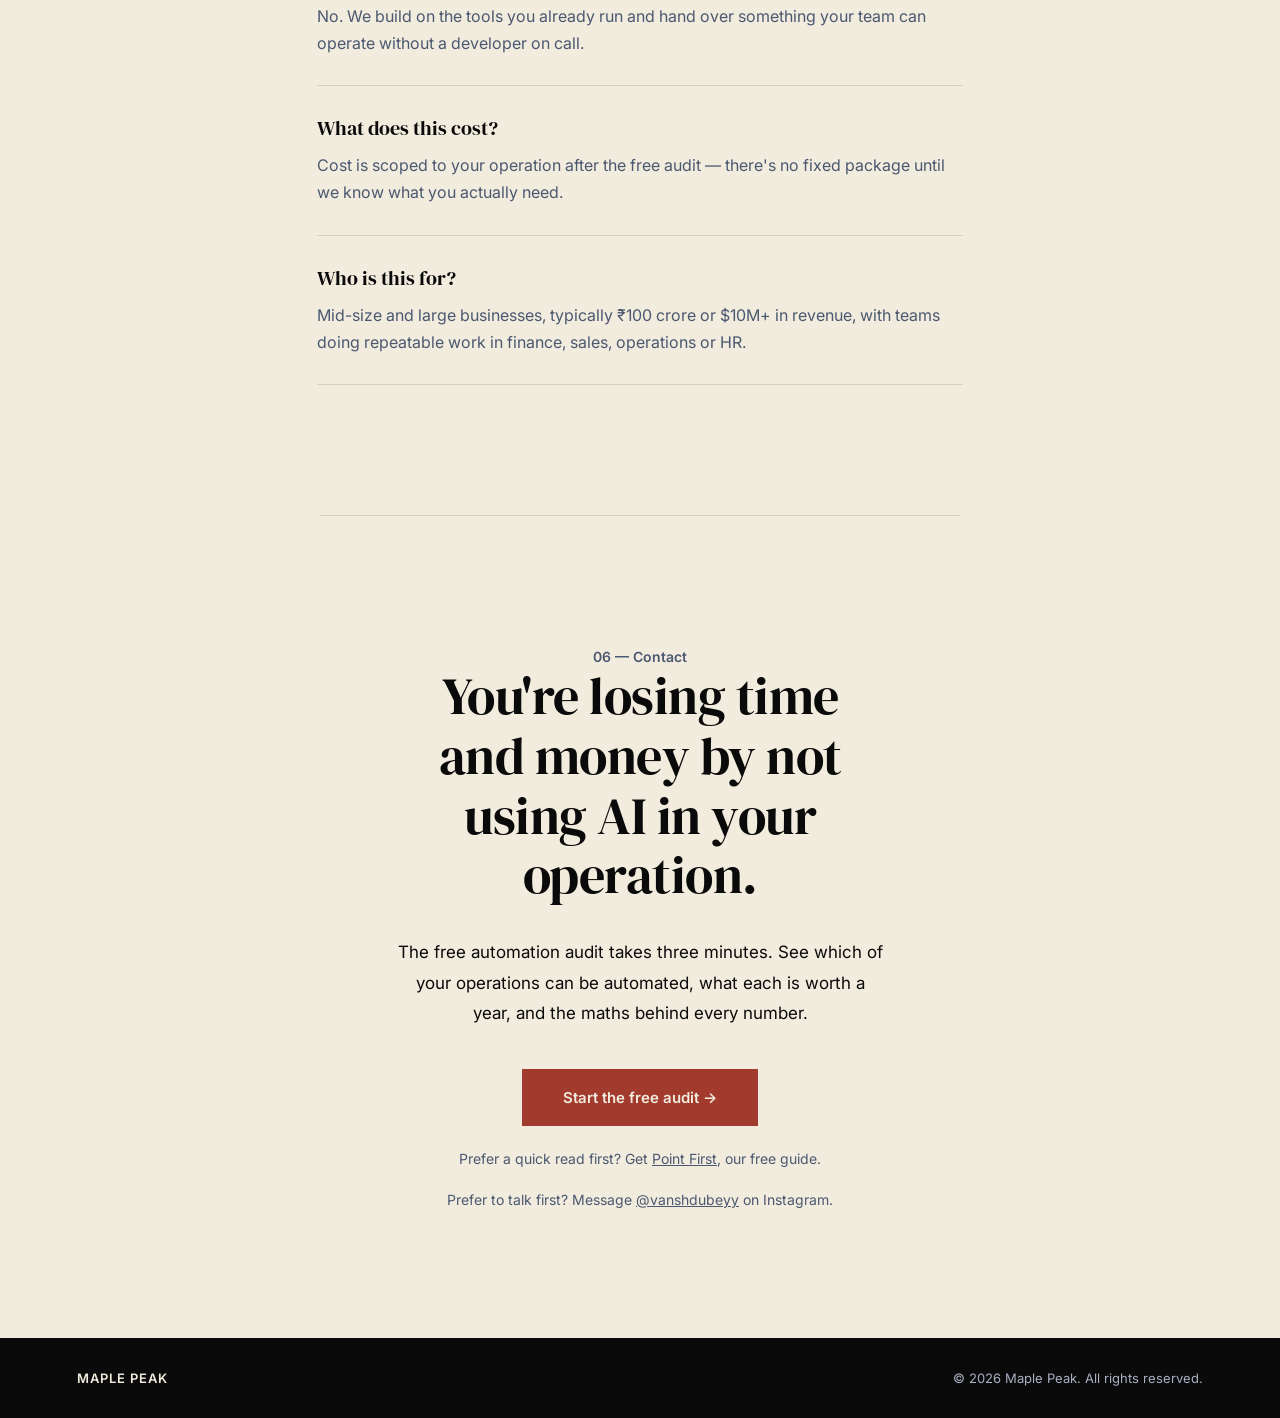
==== commit fa08abf8: "Add automation audit for mid-size and large businesses A tap-based, ~3-minute audit at /audit.html t" ====
--- a/index.html
+++ b/index.html
@@ -38,6 +38,7 @@
     <a href="#about">About</a>
     <a href="#services">Services</a>
     <a href="#contact">Contact</a>
+    <a href="/audit.html" data-cta="nav" class="nav-cta">Free audit</a>
   </nav>
 </header>
 
@@ -45,13 +46,13 @@
   <h1 class="hero-headline">AI systems that<br />actually help<br />your business.</h1>
   <div class="hero-row">
     <p class="hero-copy">We sit with you, understand how your operation runs, and give you the AI systems that save you time and money.</p>
-    <a href="#contact" class="btn btn-outline">Find the part that needs AI, free →</a>
+    <a href="/audit.html" class="btn btn-outline" data-cta="hero">Get your free automation audit →</a>
   </div>
   <div class="hero-proof">
     <span>Free</span>
-    <span>20 minutes</span>
-    <span>6 steps</span>
-    <span>No credit card</span>
+    <span>3 minutes</span>
+    <span>Instant results</span>
+    <span>No sales call</span>
   </div>
 </section>
 
@@ -176,8 +177,8 @@
         <span class="cost-result-label">A year of repetitive work</span>
         <span class="cost-result-value" id="costTotal">$50,400</span>
         <span class="cost-result-hours"><span id="costAnnualHours">1,440</span> hours, based on 48 working weeks</span>
-        <p class="cost-result-note">You don't need to automate all of it. Point First helps you find the one job worth taking off that pile first.</p>
-        <a href="https://tally.so/r/Me0N8k" target="_blank" rel="noopener" class="btn btn-solid" data-cta="calculator">Find the job to fix first →</a>
+        <p class="cost-result-note">You don't need to automate all of it. The free audit shows which automations would recover the most, with the maths for each.</p>
+        <a href="/audit.html" class="btn btn-solid" data-cta="calculator">Get the full audit →</a>
       </div>
     </div>
   </div>
@@ -189,7 +190,7 @@
   <div class="faq-list">
     <div class="faq-item reveal">
       <h3 class="faq-question">How long does an engagement take?</h3>
-      <p class="faq-answer">Most first builds ship in weeks, not quarters. The free guide alone takes twenty minutes.</p>
+      <p class="faq-answer">Most first builds ship in weeks, not quarters. The free audit takes three minutes.</p>
     </div>
     <div class="faq-item reveal">
       <h3 class="faq-question">Do we need in-house technical staff?</h3>
@@ -200,8 +201,8 @@
       <p class="faq-answer">Cost is scoped to your operation after the free audit — there's no fixed package until we know what you actually need.</p>
     </div>
     <div class="faq-item reveal">
-      <h3 class="faq-question">Is this only for tech-forward companies?</h3>
-      <p class="faq-answer">No. Point First is built for any operation with repeatable work — professional services, retail, trades, healthcare, and more.</p>
+      <h3 class="faq-question">Who is this for?</h3>
+      <p class="faq-answer">Mid-size and large businesses, typically ₹100 crore or $10M+ in revenue, with teams doing repeatable work in finance, sales, operations or HR.</p>
     </div>
   </div>
 </section>
@@ -209,8 +210,9 @@
 <section id="contact" class="contact">
   <span class="eyebrow reveal">06 — Contact</span>
   <h2 class="section-headline reveal">You're losing time and money by not using AI in your operation.</h2>
-  <p class="body-copy contact-copy reveal">Point First is free. Six steps, twenty minutes, pen and paper — find the one job in your operation that's actually worth fixing with AI, before you waste time on the wrong one.</p>
-  <a href="https://tally.so/r/Me0N8k" target="_blank" rel="noopener" class="btn btn-solid reveal" data-cta="contact">Get the free guide →</a>
+  <p class="body-copy contact-copy reveal">The free automation audit takes three minutes. See which of your operations can be automated, what each is worth a year, and the maths behind every number.</p>
+  <a href="/audit.html" class="btn btn-solid reveal" data-cta="contact">Start the free audit →</a>
+  <p class="secondary-line">Prefer a quick read first? Get <a href="https://tally.so/r/Me0N8k" target="_blank" rel="noopener" class="underline-link" data-cta="pointfirst">Point First</a>, our free guide.</p>
   <p class="secondary-line">Prefer to talk first? Message <a href="https://instagram.com/vanshdubeyy" target="_blank" rel="noopener" class="underline-link">@vanshdubeyy</a> on Instagram.</p>
 </section>
 
@@ -220,7 +222,7 @@
 </footer>
 
 <div class="sticky-cta" id="stickyCta">
-  <a href="https://tally.so/r/Me0N8k" target="_blank" rel="noopener" class="btn btn-solid sticky-cta-btn" data-cta="sticky">Get the free guide →</a>
+  <a href="/audit.html" class="btn btn-solid sticky-cta-btn" data-cta="sticky">Start the free audit →</a>
 </div>
 
 <script src="script.js" defer></script>
--- a/styles.css
+++ b/styles.css
@@ -86,6 +86,7 @@
   font-weight: 500;
   flex-wrap: wrap;
   justify-content: flex-end;
+  align-items: center;
 }
 
 .nav-links a {
@@ -106,6 +107,26 @@
 
 .nav-links a:hover::after {
   width: 100%;
+}
+
+.nav-links .nav-cta {
+  border: 1px solid var(--color-paper);
+  padding: 6px 12px;
+}
+
+.nav-links .nav-cta::after {
+  content: none;
+}
+
+.nav-links .nav-cta:hover {
+  background: var(--color-paper);
+  color: var(--color-dark);
+}
+
+@media (max-width: 640px) {
+  .nav-links:has(.nav-cta) a:not(.nav-cta) {
+    display: none;
+  }
 }
 
 /* Hero */
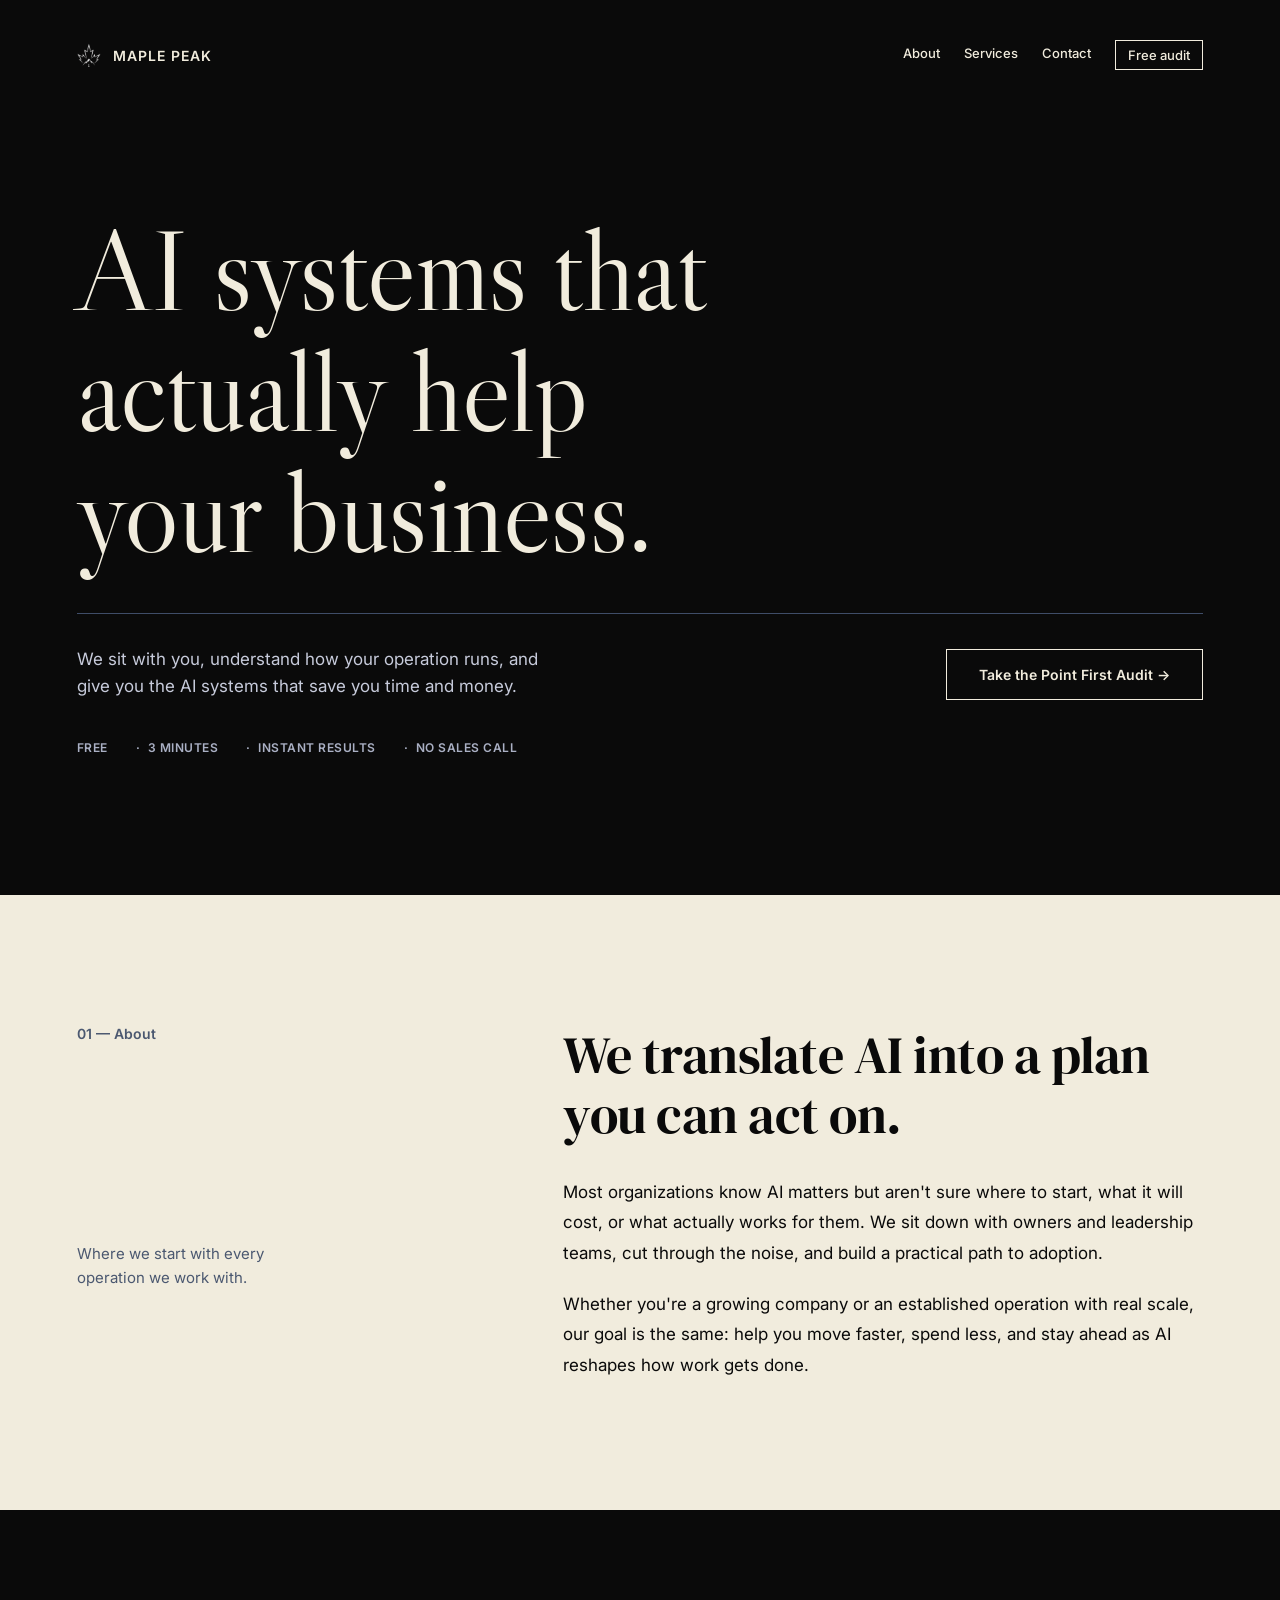
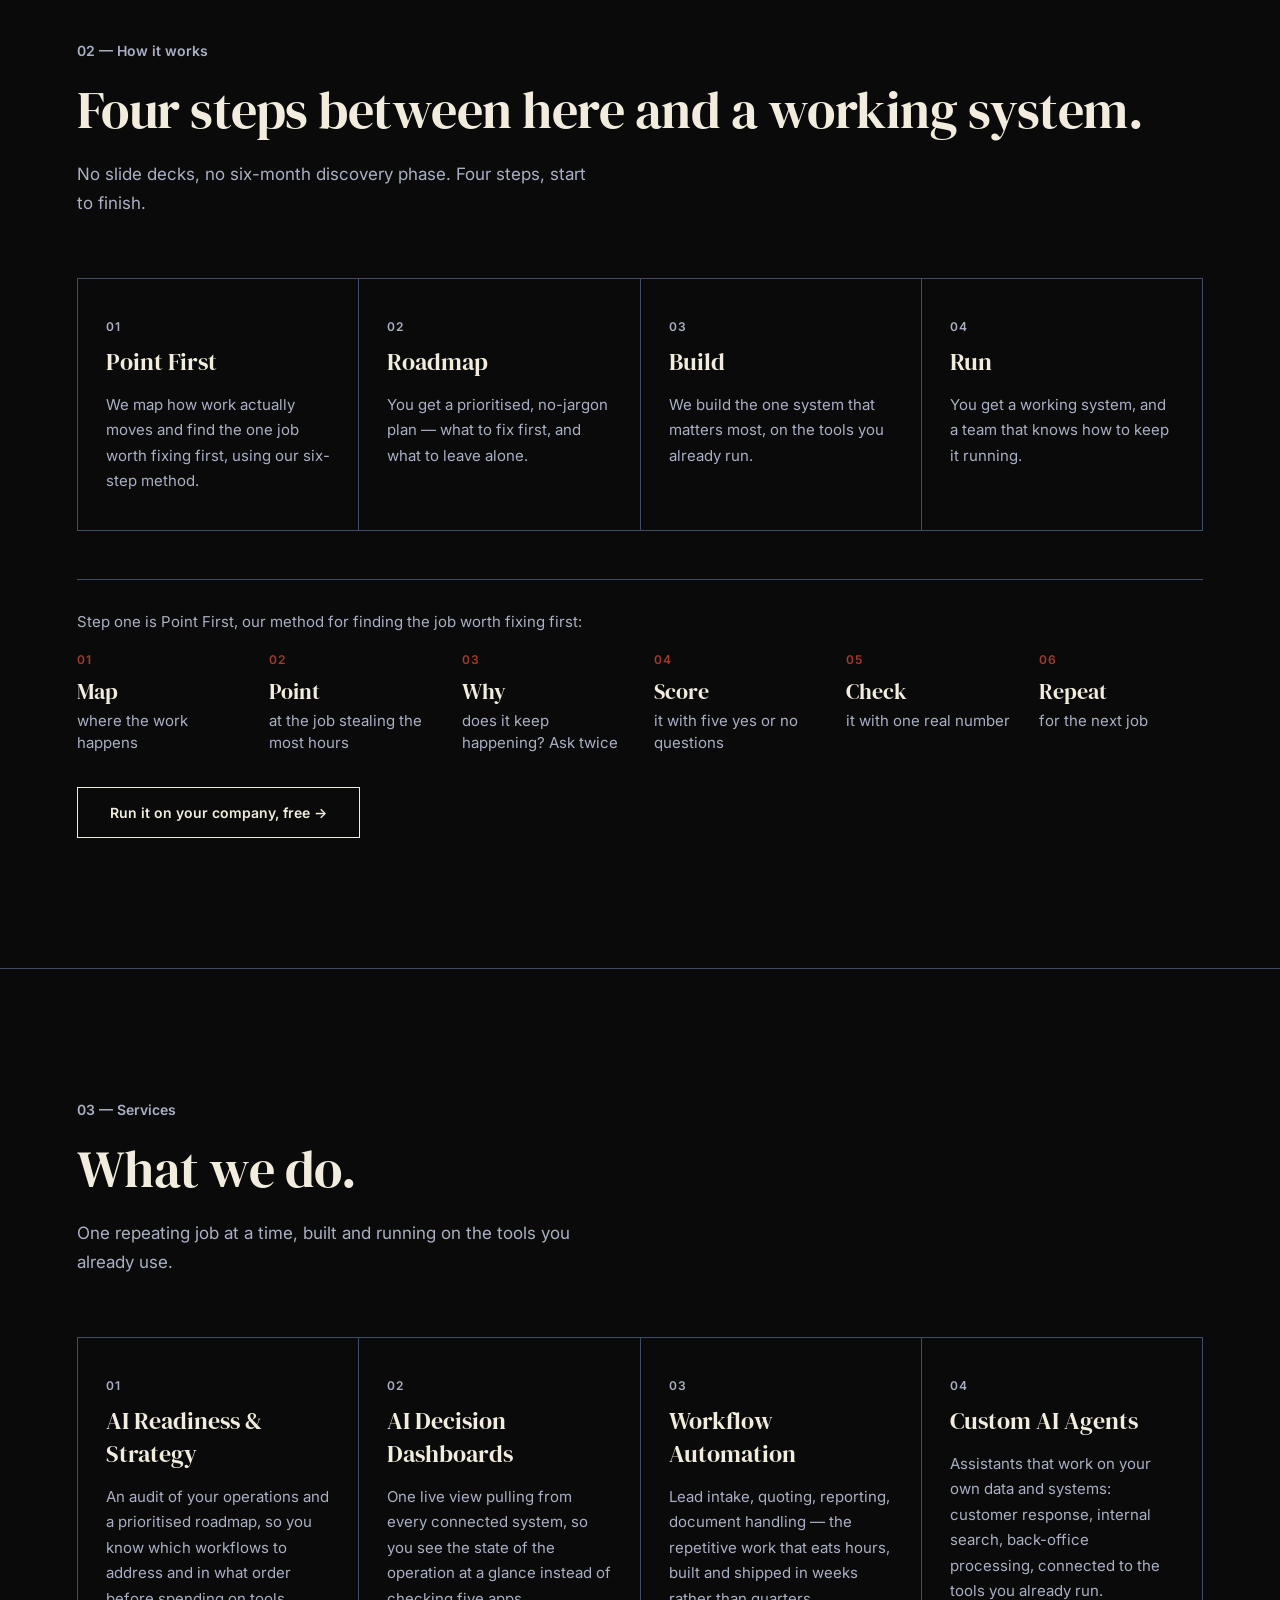
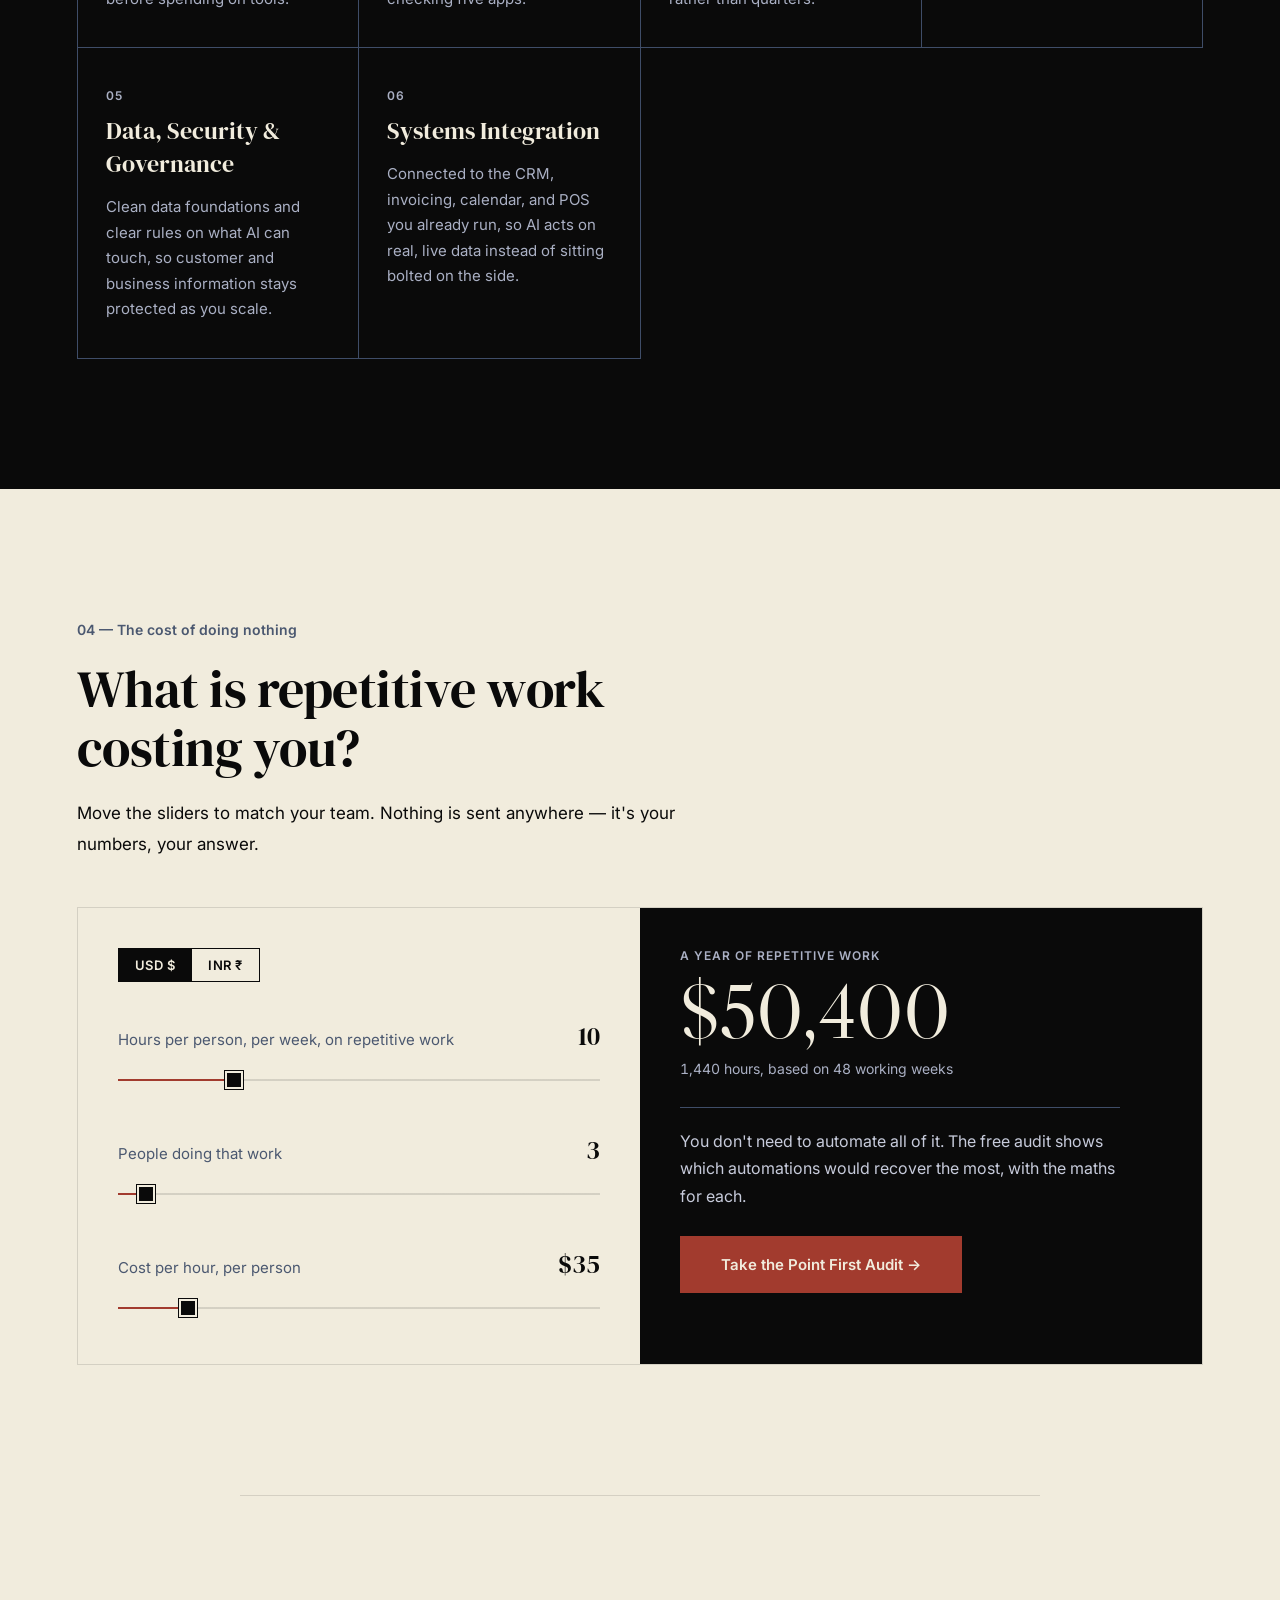
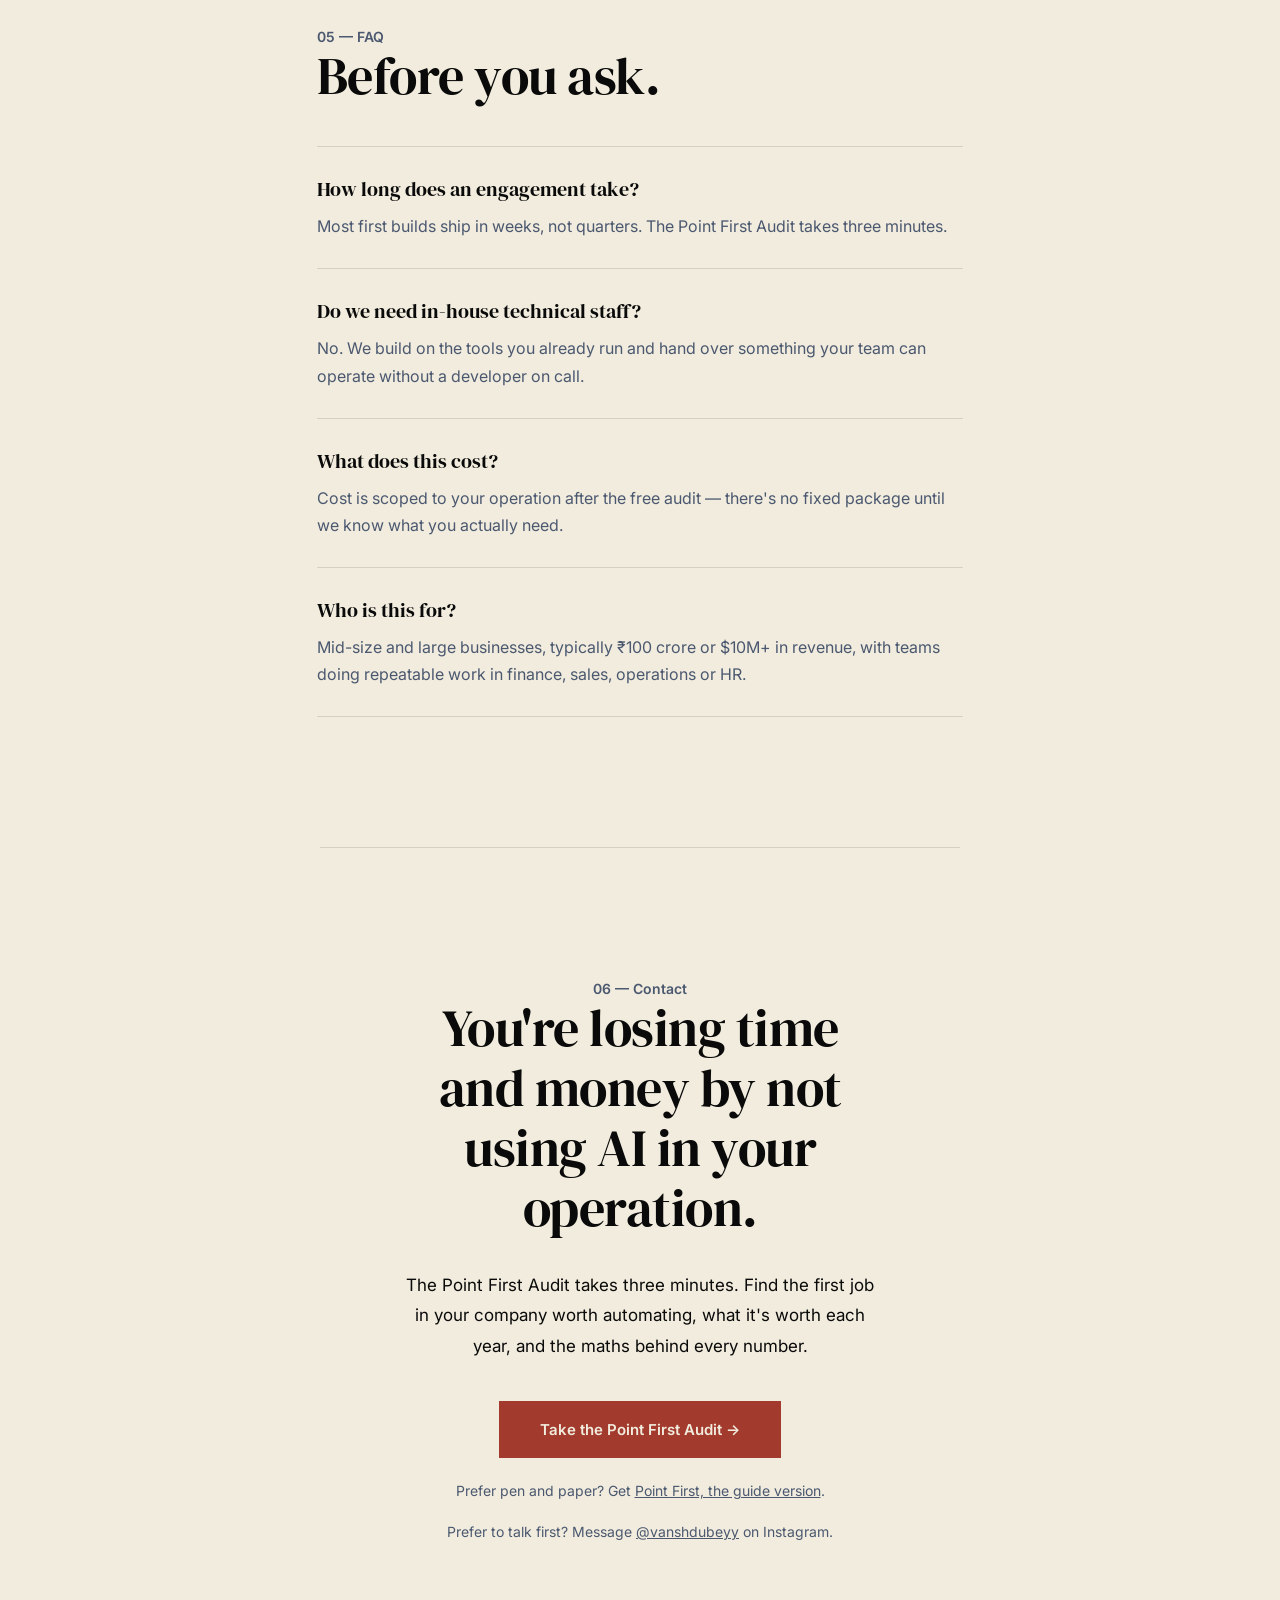
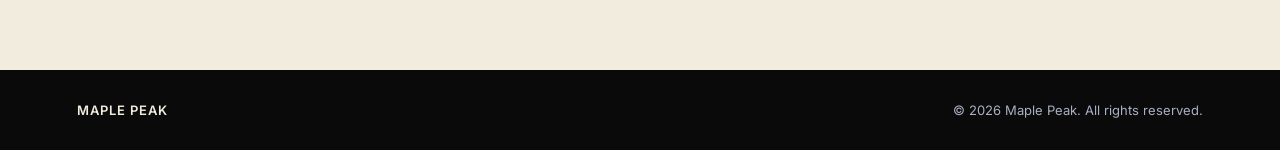
==== commit d04705f8: "Rebuild the audit around the Point First method The audit now walks the six Point First steps: Map, " ====
--- a/index.html
+++ b/index.html
@@ -46,7 +46,7 @@
   <h1 class="hero-headline">AI systems that<br />actually help<br />your business.</h1>
   <div class="hero-row">
     <p class="hero-copy">We sit with you, understand how your operation runs, and give you the AI systems that save you time and money.</p>
-    <a href="/audit.html" class="btn btn-outline" data-cta="hero">Get your free automation audit →</a>
+    <a href="/audit.html" class="btn btn-outline" data-cta="hero">Take the Point First Audit →</a>
   </div>
   <div class="hero-proof">
     <span>Free</span>
@@ -76,8 +76,8 @@
     <div class="process-grid">
       <article class="process-step reveal">
         <span class="card-num">01</span>
-        <h3 class="card-title">Audit</h3>
-        <p class="card-body">We sit with your team and map how work actually moves, and where time gets lost.</p>
+        <h3 class="card-title">Point First</h3>
+        <p class="card-body">We map how work actually moves and find the one job worth fixing first, using our six-step method.</p>
       </article>
       <article class="process-step reveal">
         <span class="card-num">02</span>
@@ -94,6 +94,18 @@
         <h3 class="card-title">Run</h3>
         <p class="card-body">You get a working system, and a team that knows how to keep it running.</p>
       </article>
+    </div>
+    <div class="method reveal">
+      <p class="method-label">Step one is Point First, our method for finding the job worth fixing first:</p>
+      <ol class="method-steps">
+        <li><b>Map</b> where the work happens</li>
+        <li><b>Point</b> at the job stealing the most hours</li>
+        <li><b>Why</b> does it keep happening? Ask twice</li>
+        <li><b>Score</b> it with five yes or no questions</li>
+        <li><b>Check</b> it with one real number</li>
+        <li><b>Repeat</b> for the next job</li>
+      </ol>
+      <a href="/audit.html" class="btn btn-outline" data-cta="method">Run it on your company, free →</a>
     </div>
   </div>
 </section>
@@ -178,7 +190,7 @@
         <span class="cost-result-value" id="costTotal">$50,400</span>
         <span class="cost-result-hours"><span id="costAnnualHours">1,440</span> hours, based on 48 working weeks</span>
         <p class="cost-result-note">You don't need to automate all of it. The free audit shows which automations would recover the most, with the maths for each.</p>
-        <a href="/audit.html" class="btn btn-solid" data-cta="calculator">Get the full audit →</a>
+        <a href="/audit.html" class="btn btn-solid" data-cta="calculator">Take the Point First Audit →</a>
       </div>
     </div>
   </div>
@@ -190,7 +202,7 @@
   <div class="faq-list">
     <div class="faq-item reveal">
       <h3 class="faq-question">How long does an engagement take?</h3>
-      <p class="faq-answer">Most first builds ship in weeks, not quarters. The free audit takes three minutes.</p>
+      <p class="faq-answer">Most first builds ship in weeks, not quarters. The Point First Audit takes three minutes.</p>
     </div>
     <div class="faq-item reveal">
       <h3 class="faq-question">Do we need in-house technical staff?</h3>
@@ -210,9 +222,9 @@
 <section id="contact" class="contact">
   <span class="eyebrow reveal">06 — Contact</span>
   <h2 class="section-headline reveal">You're losing time and money by not using AI in your operation.</h2>
-  <p class="body-copy contact-copy reveal">The free automation audit takes three minutes. See which of your operations can be automated, what each is worth a year, and the maths behind every number.</p>
-  <a href="/audit.html" class="btn btn-solid reveal" data-cta="contact">Start the free audit →</a>
-  <p class="secondary-line">Prefer a quick read first? Get <a href="https://tally.so/r/Me0N8k" target="_blank" rel="noopener" class="underline-link" data-cta="pointfirst">Point First</a>, our free guide.</p>
+  <p class="body-copy contact-copy reveal">The Point First Audit takes three minutes. Find the first job in your company worth automating, what it's worth each year, and the maths behind every number.</p>
+  <a href="/audit.html" class="btn btn-solid reveal" data-cta="contact">Take the Point First Audit →</a>
+  <p class="secondary-line">Prefer pen and paper? Get <a href="https://tally.so/r/Me0N8k" target="_blank" rel="noopener" class="underline-link" data-cta="pointfirst">Point First, the guide version</a>.</p>
   <p class="secondary-line">Prefer to talk first? Message <a href="https://instagram.com/vanshdubeyy" target="_blank" rel="noopener" class="underline-link">@vanshdubeyy</a> on Instagram.</p>
 </section>
 
@@ -222,7 +234,7 @@
 </footer>
 
 <div class="sticky-cta" id="stickyCta">
-  <a href="/audit.html" class="btn btn-solid sticky-cta-btn" data-cta="sticky">Start the free audit →</a>
+  <a href="/audit.html" class="btn btn-solid sticky-cta-btn" data-cta="sticky">Take the free audit →</a>
 </div>
 
 <script src="script.js" defer></script>
--- a/styles.css
+++ b/styles.css
@@ -318,6 +318,54 @@
   padding: 36px 28px;
   border-right: 1px solid var(--color-border-dark);
   border-bottom: 1px solid var(--color-border-dark);
+}
+
+.method {
+  margin-top: 48px;
+  padding-top: 32px;
+  border-top: 1px solid var(--color-border-dark);
+}
+
+.method-label {
+  font-size: 15px;
+  color: var(--color-muted-dark-section);
+  margin: 0 0 20px;
+}
+
+.method-steps {
+  list-style: none;
+  counter-reset: method;
+  padding: 0;
+  margin: 0 0 32px;
+  display: grid;
+  grid-template-columns: repeat(auto-fit, minmax(160px, 1fr));
+  gap: 20px 28px;
+}
+
+.method-steps li {
+  counter-increment: method;
+  font-size: 15px;
+  line-height: 1.5;
+  color: var(--color-muted-dark-section);
+}
+
+.method-steps li::before {
+  content: counter(method, decimal-leading-zero);
+  display: block;
+  font-size: 12px;
+  font-weight: 600;
+  letter-spacing: 1px;
+  color: var(--color-accent);
+  margin-bottom: 6px;
+}
+
+.method-steps b {
+  display: block;
+  font-family: var(--font-headline);
+  font-size: 22px;
+  font-weight: 400;
+  color: var(--color-paper);
+  margin-bottom: 2px;
 }
 
 /* Services */
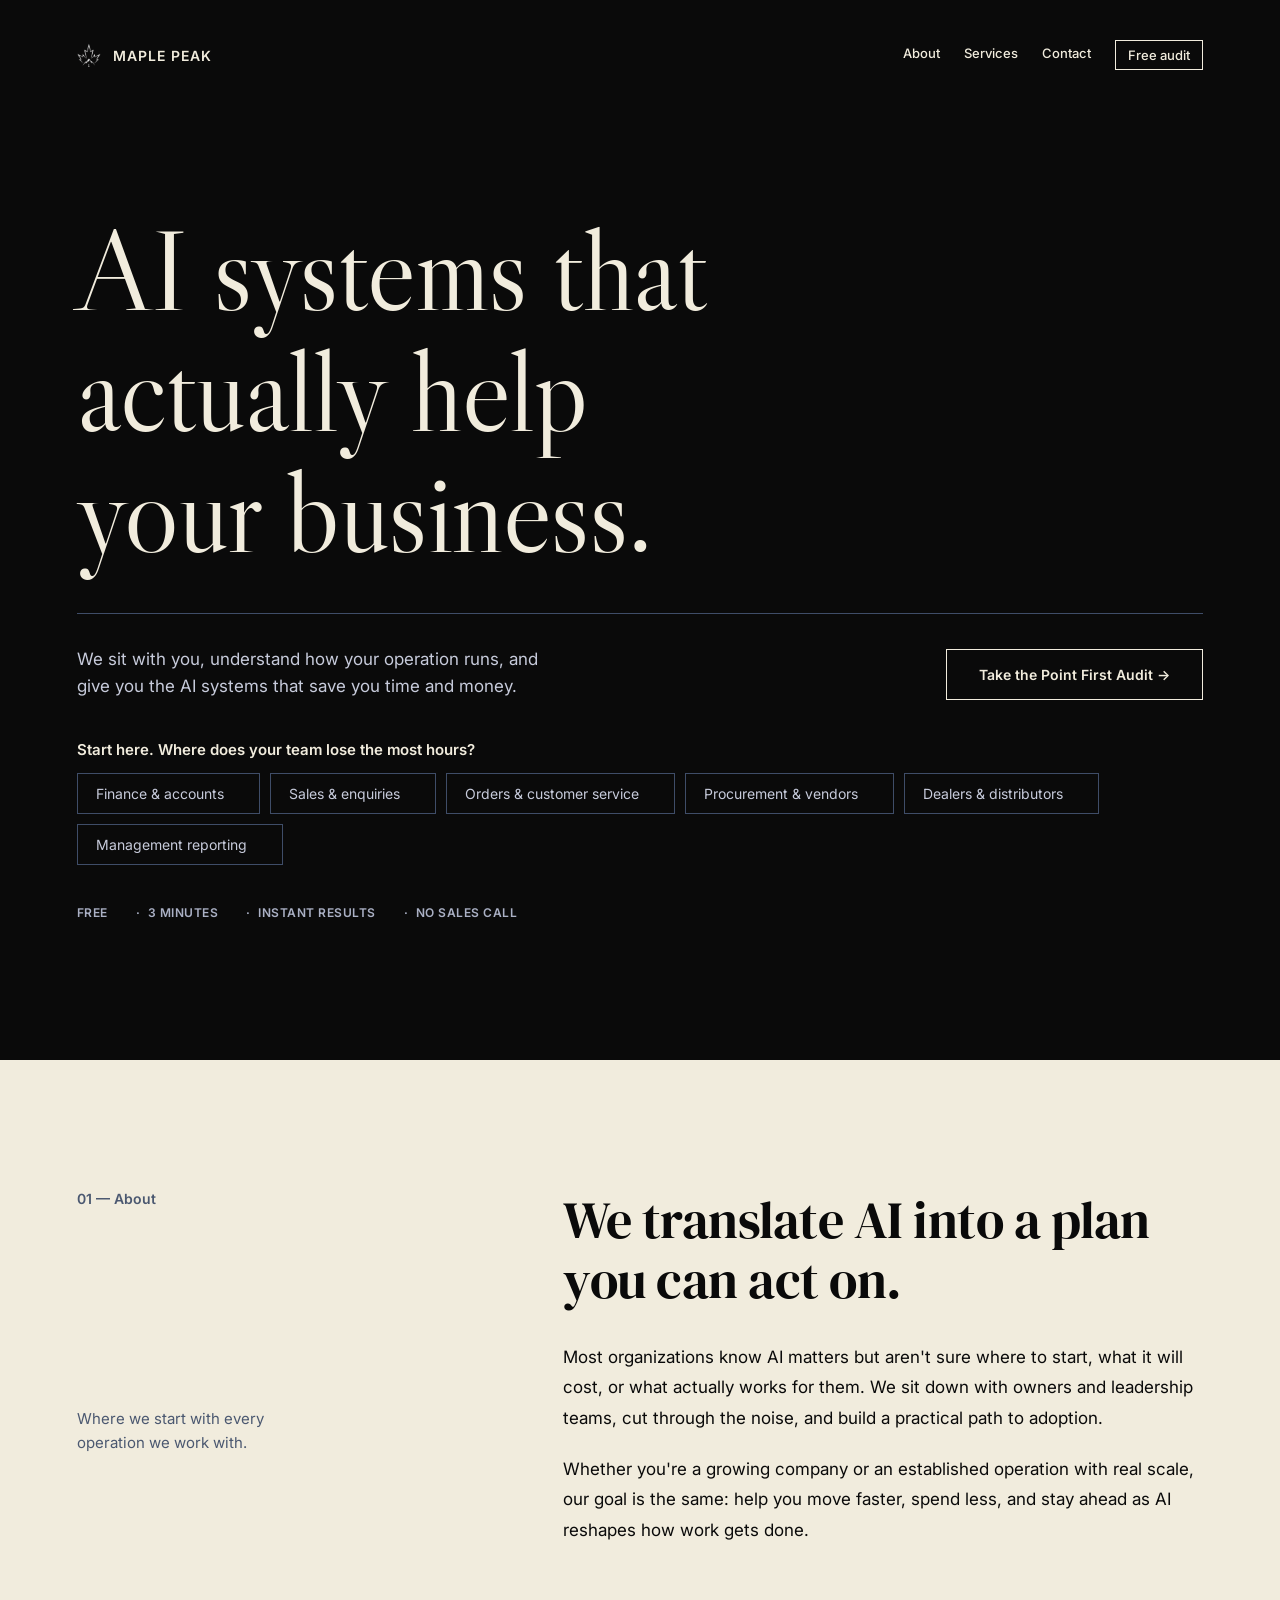
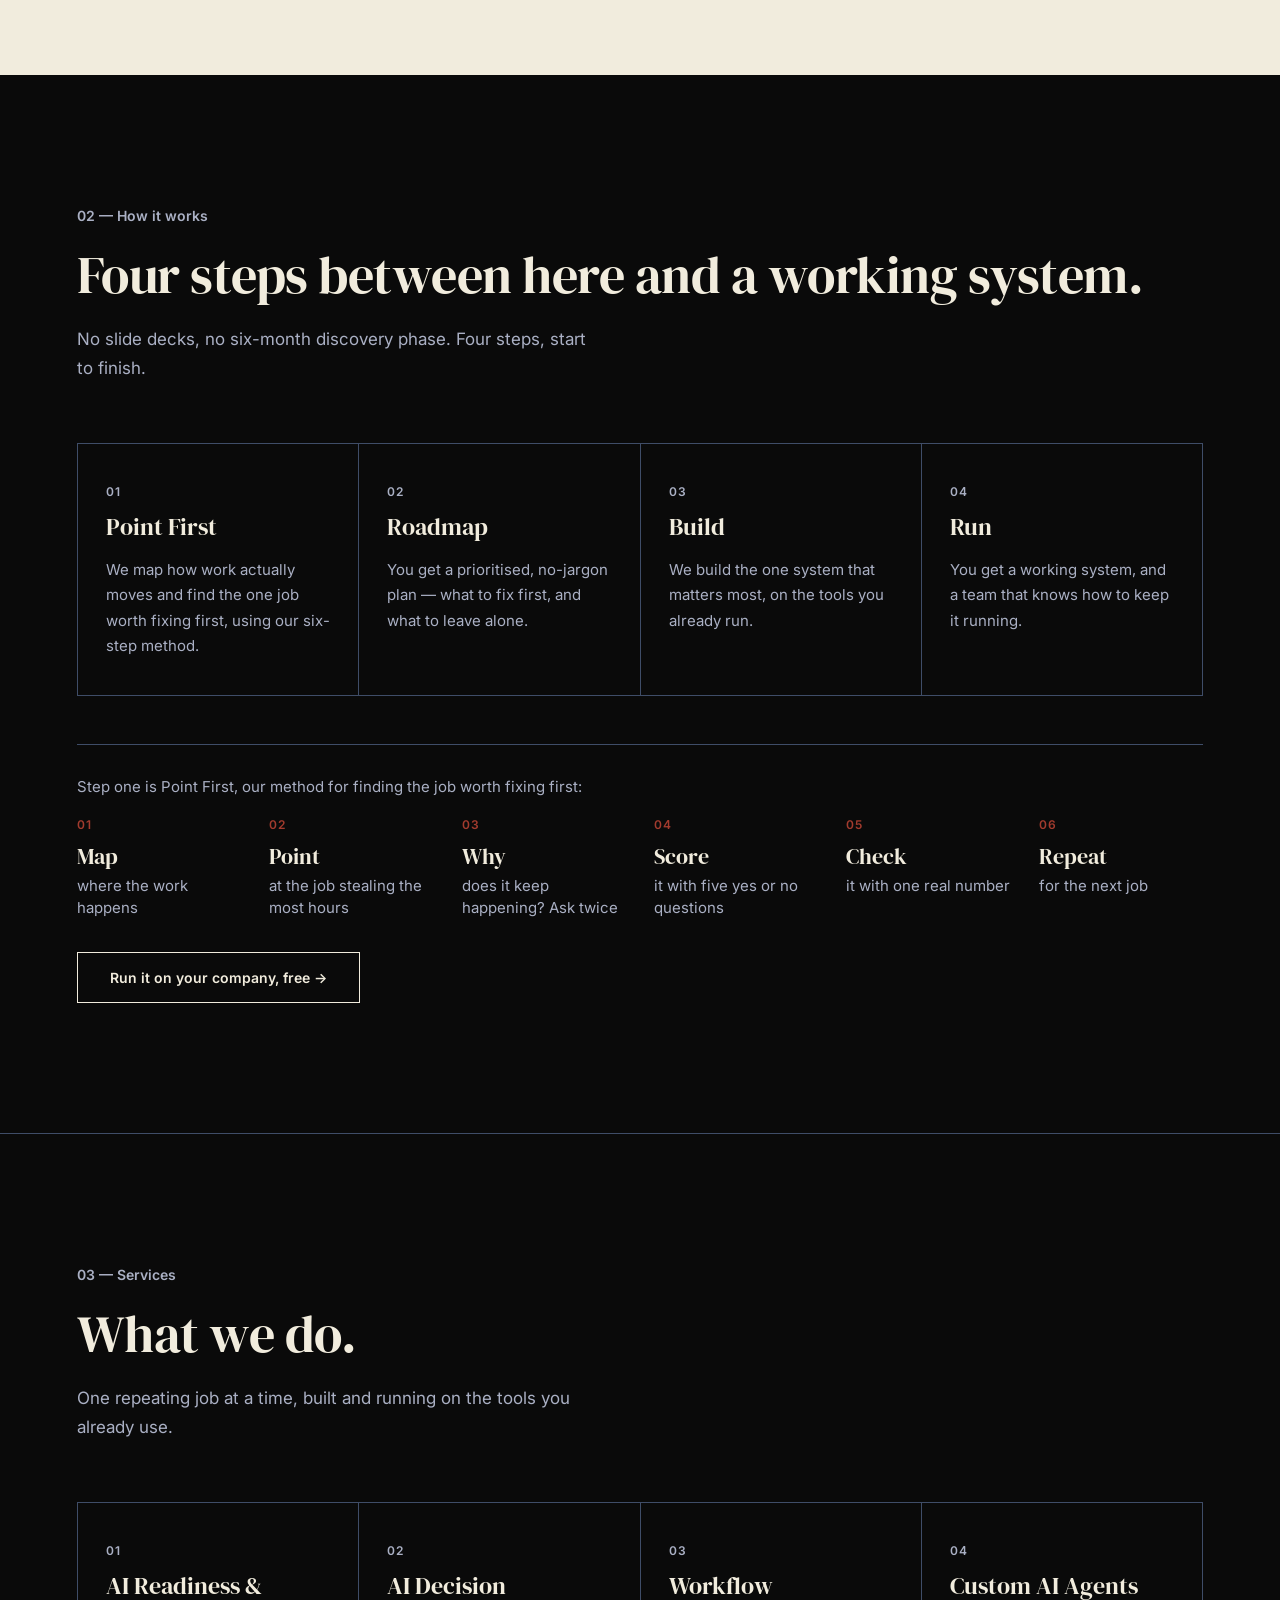
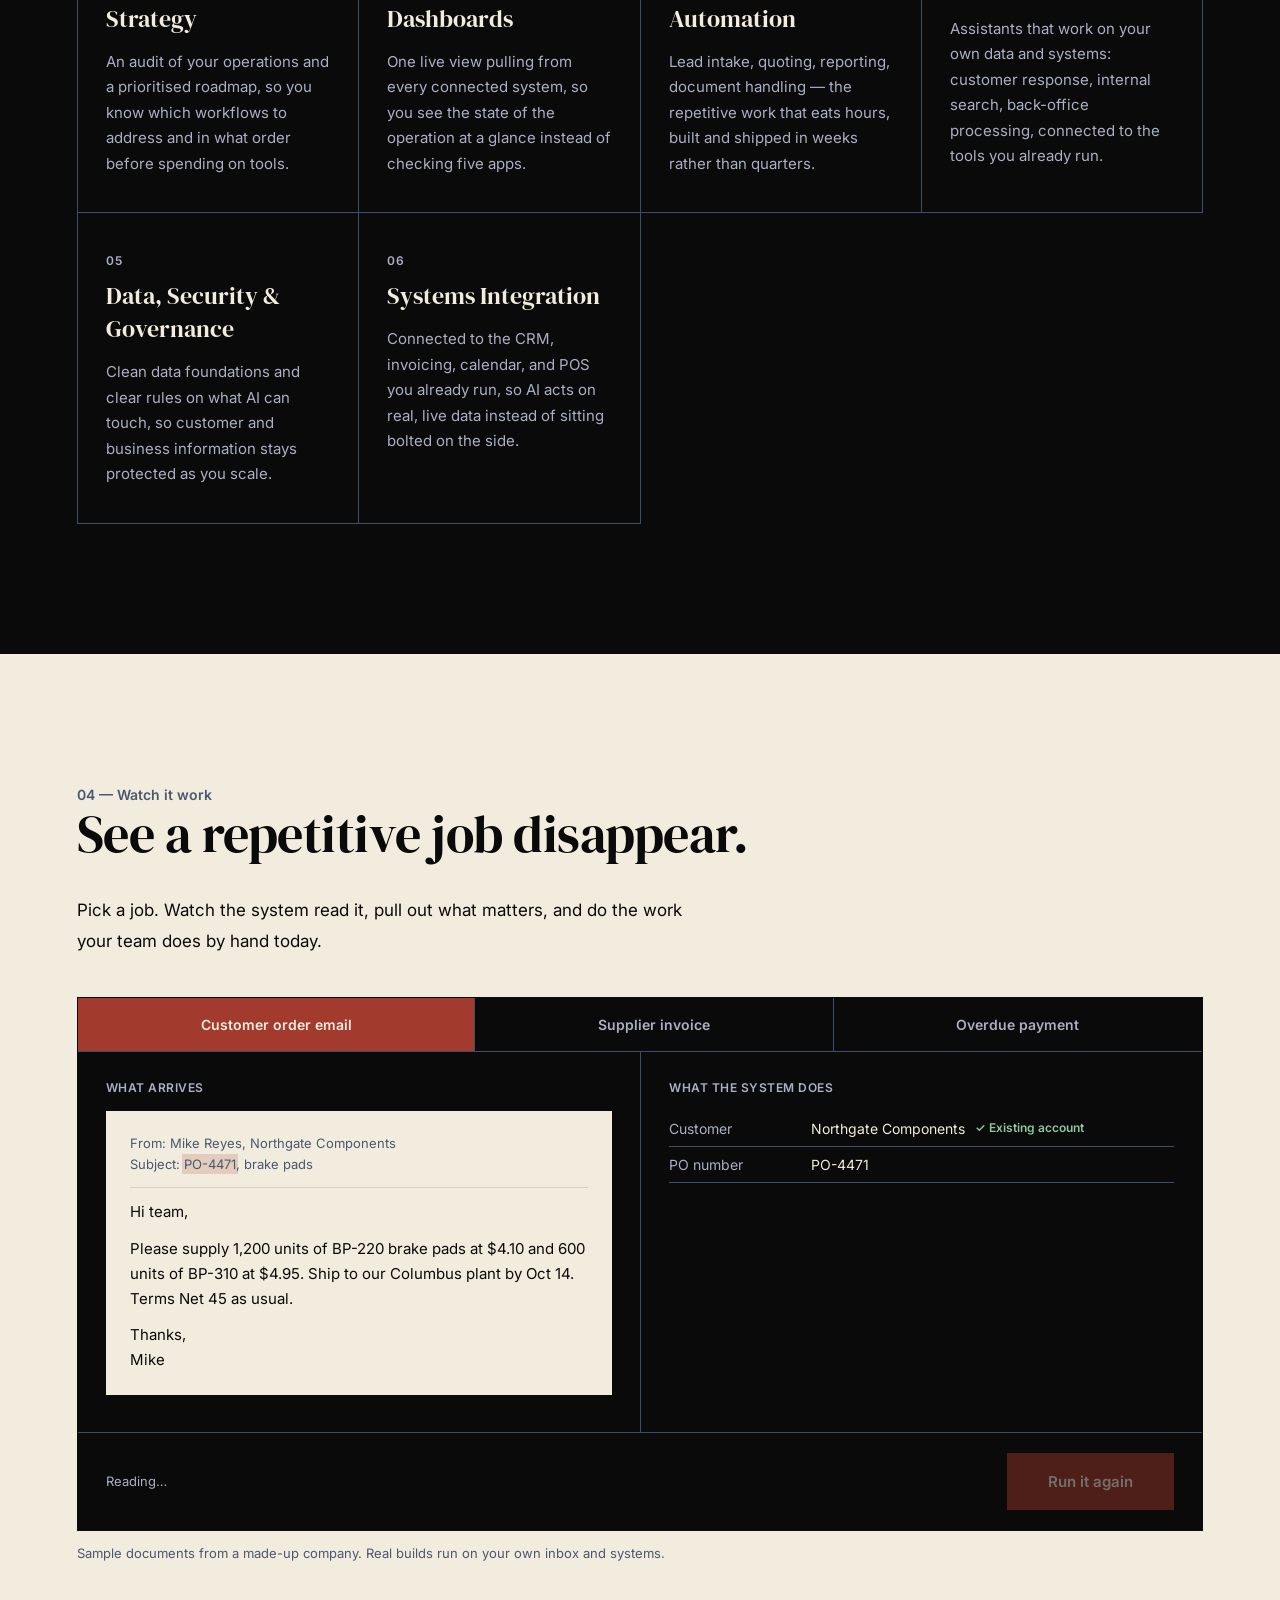
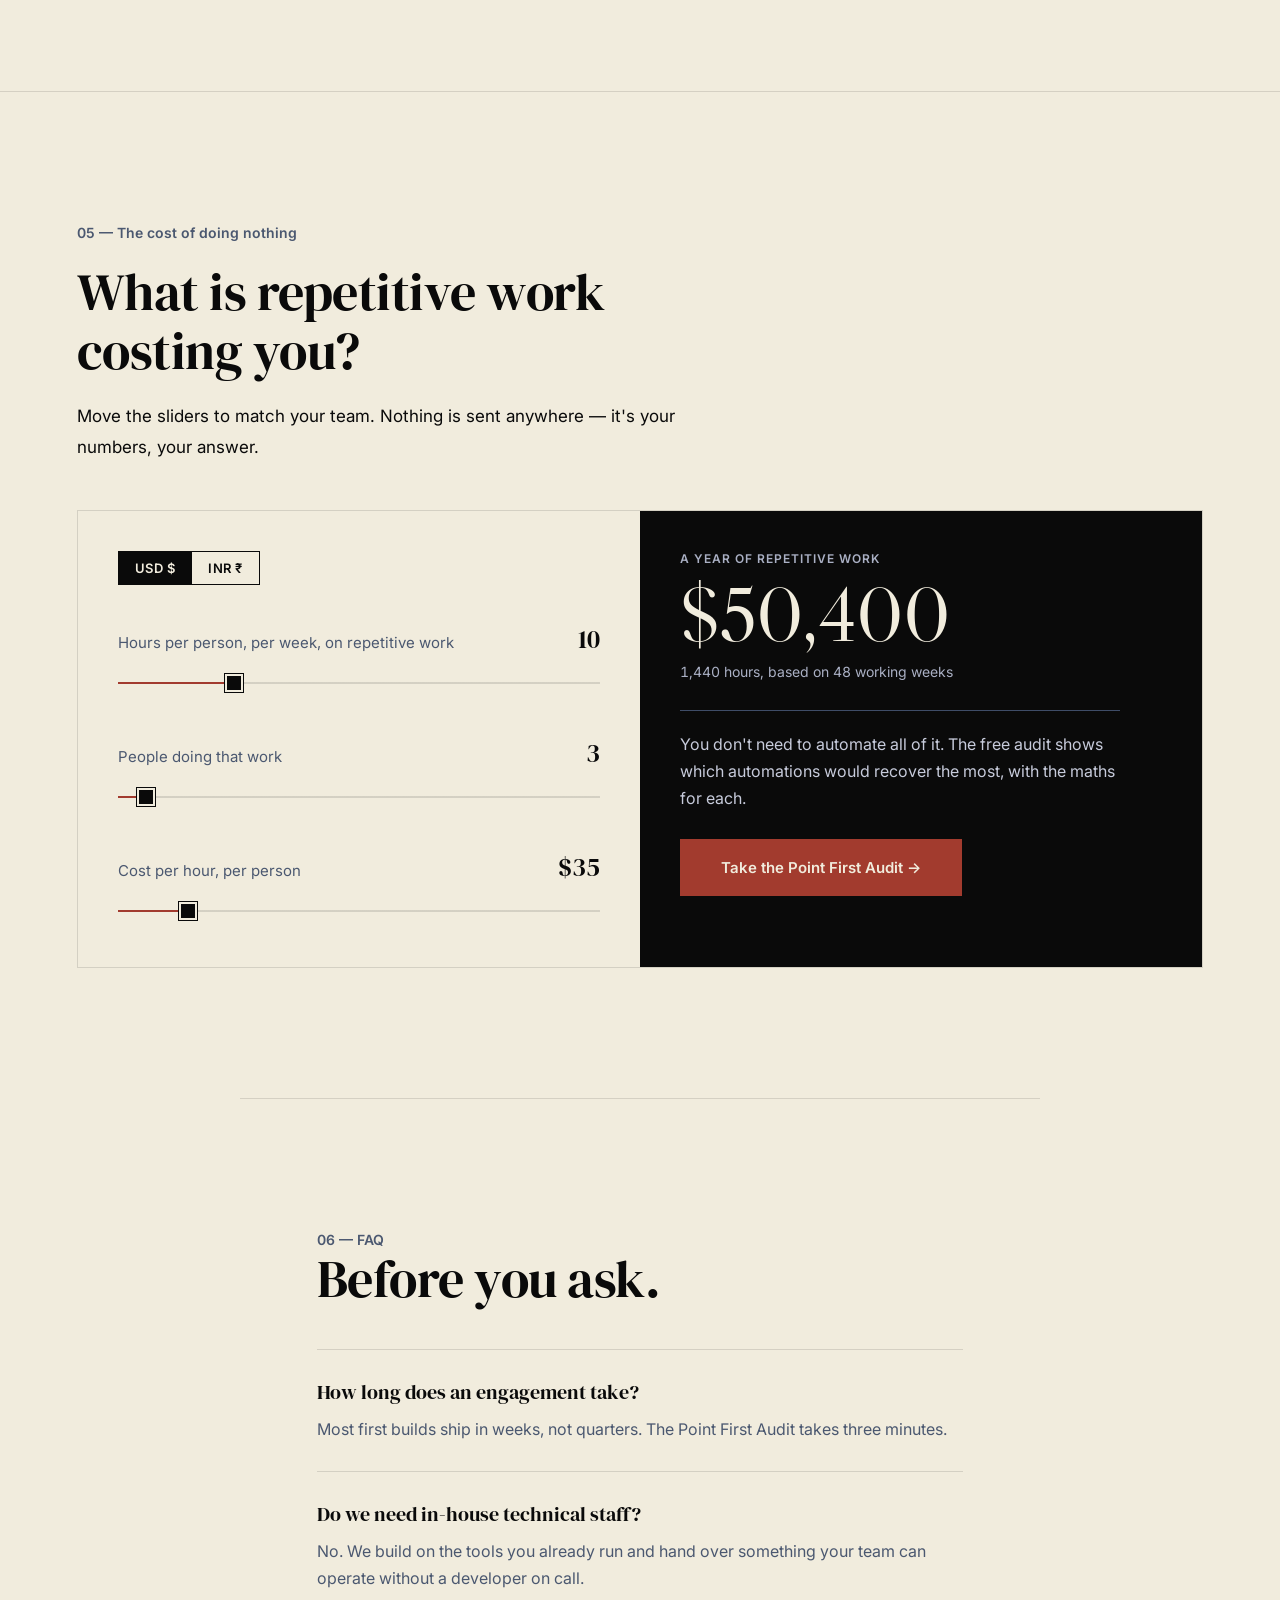
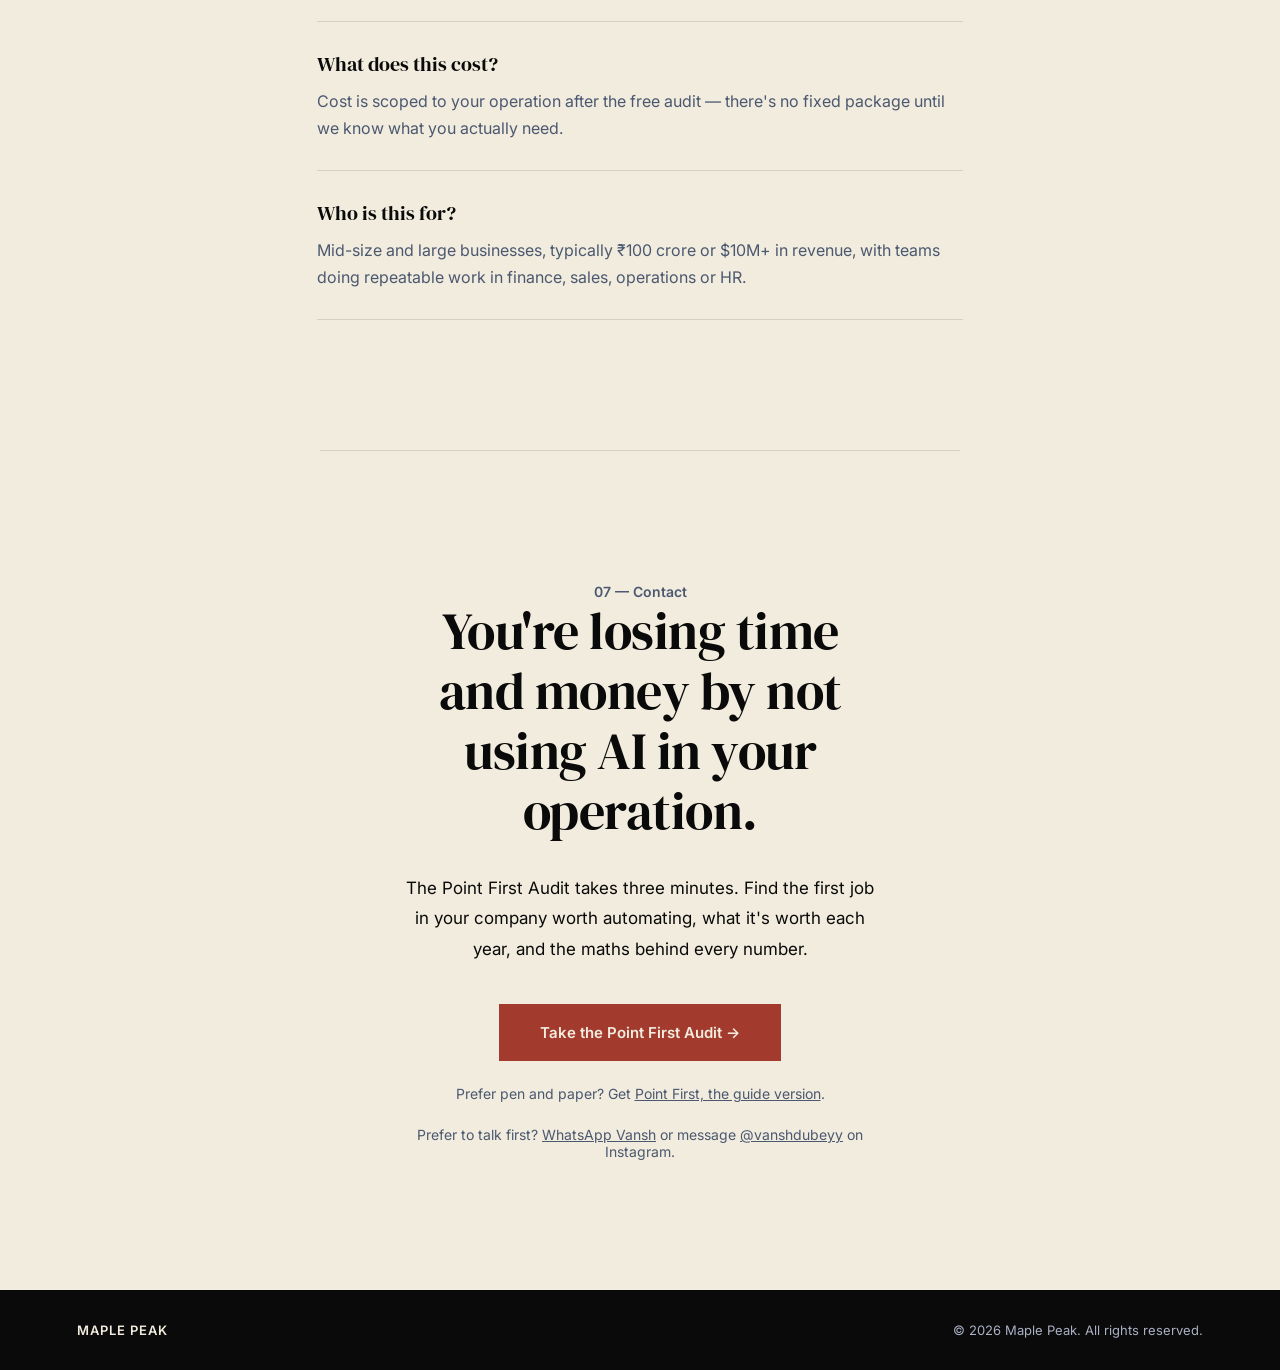
==== commit 73cf1aef: "Add hero audit start, Watch it work demo, and WhatsApp on the report - Hero asks where the team lose" ====
--- a/index.html
+++ b/index.html
@@ -48,6 +48,17 @@
     <p class="hero-copy">We sit with you, understand how your operation runs, and give you the AI systems that save you time and money.</p>
     <a href="/audit.html" class="btn btn-outline" data-cta="hero">Take the Point First Audit →</a>
   </div>
+  <div class="hero-start">
+    <p class="hero-start-q" id="heroStartQ">Start here. Where does your team lose the most hours?</p>
+    <div class="hero-chips" role="group" aria-labelledby="heroStartQ">
+      <a href="/audit.html?area=finance" class="hero-chip" data-cta="hero-chip">Finance &amp; accounts</a>
+      <a href="/audit.html?area=sales" class="hero-chip" data-cta="hero-chip">Sales &amp; enquiries</a>
+      <a href="/audit.html?area=orders" class="hero-chip" data-cta="hero-chip">Orders &amp; customer service</a>
+      <a href="/audit.html?area=procurement" class="hero-chip" data-cta="hero-chip">Procurement &amp; vendors</a>
+      <a href="/audit.html?area=dealers" class="hero-chip" data-cta="hero-chip">Dealers &amp; distributors</a>
+      <a href="/audit.html?area=reporting" class="hero-chip" data-cta="hero-chip">Management reporting</a>
+    </div>
+  </div>
   <div class="hero-proof">
     <span>Free</span>
     <span>3 minutes</span>
@@ -150,10 +161,41 @@
   </div>
 </section>
 
+<section id="demo" class="demo">
+  <div class="demo-inner">
+    <span class="eyebrow reveal">04 — Watch it work</span>
+    <h2 class="section-headline reveal">See a repetitive job disappear.</h2>
+    <p class="body-copy reveal">Pick a job. Watch the system read it, pull out what matters, and do the work your team does by hand today.</p>
+    <div class="demo-panel reveal" id="demoPanel">
+      <div class="demo-tabs" role="group" aria-label="Choose a job">
+        <button type="button" class="demo-tab" data-demo="order" aria-pressed="true">Customer order email</button>
+        <button type="button" class="demo-tab" data-demo="invoice" aria-pressed="false">Supplier invoice</button>
+        <button type="button" class="demo-tab" data-demo="payment" aria-pressed="false">Overdue payment</button>
+      </div>
+      <div class="demo-body">
+        <div class="demo-pane">
+          <span class="demo-pane-label">What arrives</span>
+          <div class="demo-source" id="demoSource"></div>
+        </div>
+        <div class="demo-pane demo-pane-out">
+          <span class="demo-pane-label">What the system does</span>
+          <dl class="demo-fields" id="demoFields" aria-live="polite"></dl>
+          <div class="demo-result" id="demoResult" hidden></div>
+        </div>
+      </div>
+      <div class="demo-foot">
+        <div class="demo-times" id="demoTimes"></div>
+        <button type="button" class="btn btn-solid demo-run" id="demoRun">Run it again</button>
+      </div>
+    </div>
+    <p class="demo-note">Sample documents from a made-up company. Real builds run on your own inbox and systems.</p>
+  </div>
+</section>
+
 <section id="cost" class="cost">
   <div class="cost-inner">
     <div class="cost-intro">
-      <span class="eyebrow reveal">04 — The cost of doing nothing</span>
+      <span class="eyebrow reveal">05 — The cost of doing nothing</span>
       <h2 class="section-headline reveal">What is repetitive work costing you?</h2>
       <p class="body-copy reveal">Move the sliders to match your team. Nothing is sent anywhere — it's your numbers, your answer.</p>
     </div>
@@ -197,7 +239,7 @@
 </section>
 
 <section id="faq" class="faq">
-  <span class="eyebrow reveal">05 — FAQ</span>
+  <span class="eyebrow reveal">06 — FAQ</span>
   <h2 class="section-headline reveal">Before you ask.</h2>
   <div class="faq-list">
     <div class="faq-item reveal">
@@ -220,12 +262,12 @@
 </section>
 
 <section id="contact" class="contact">
-  <span class="eyebrow reveal">06 — Contact</span>
+  <span class="eyebrow reveal">07 — Contact</span>
   <h2 class="section-headline reveal">You're losing time and money by not using AI in your operation.</h2>
   <p class="body-copy contact-copy reveal">The Point First Audit takes three minutes. Find the first job in your company worth automating, what it's worth each year, and the maths behind every number.</p>
   <a href="/audit.html" class="btn btn-solid reveal" data-cta="contact">Take the Point First Audit →</a>
   <p class="secondary-line">Prefer pen and paper? Get <a href="https://tally.so/r/Me0N8k" target="_blank" rel="noopener" class="underline-link" data-cta="pointfirst">Point First, the guide version</a>.</p>
-  <p class="secondary-line">Prefer to talk first? Message <a href="https://instagram.com/vanshdubeyy" target="_blank" rel="noopener" class="underline-link">@vanshdubeyy</a> on Instagram.</p>
+  <p class="secondary-line">Prefer to talk first? <a href="https://wa.me/918492888782?text=Hi%20Vansh%2C%20I%20found%20Maple%20Peak%20and%20want%20to%20talk%20about%20automating%20part%20of%20our%20operation." target="_blank" rel="noopener" class="underline-link" data-cta="whatsapp">WhatsApp Vansh</a> or message <a href="https://instagram.com/vanshdubeyy" target="_blank" rel="noopener" class="underline-link">@vanshdubeyy</a> on Instagram.</p>
 </section>
 
 <footer class="site-footer">
@@ -238,6 +280,7 @@
 </div>
 
 <script src="script.js" defer></script>
+<script src="demo.js" defer></script>
 <script defer src="/_vercel/insights/script.js"></script>
 </body>
 </html>
--- a/styles.css
+++ b/styles.css
@@ -198,6 +198,51 @@
   top: 0;
 }
 
+/* Hero: start the audit with one tap */
+.hero-start {
+  display: flex;
+  flex-direction: column;
+  gap: 14px;
+}
+
+.hero-start-q {
+  margin: 0;
+  font-size: 15px;
+  font-weight: 600;
+  color: var(--color-paper);
+}
+
+.hero-chips {
+  display: flex;
+  flex-wrap: wrap;
+  gap: 10px;
+}
+
+.hero-chip {
+  border: 1px solid var(--color-border-dark);
+  padding: 11px 18px;
+  font-size: 14px;
+  color: var(--color-hero-copy);
+  transition: background 0.2s ease, border-color 0.2s ease, color 0.2s ease, transform 0.2s ease;
+}
+
+.hero-chip::after {
+  content: " →";
+  opacity: 0;
+  transition: opacity 0.2s ease;
+}
+
+.hero-chip:hover {
+  background: var(--color-accent);
+  border-color: var(--color-accent);
+  color: var(--color-paper);
+  transform: translateY(-2px);
+}
+
+.hero-chip:hover::after {
+  opacity: 1;
+}
+
 /* Buttons */
 .btn {
   display: inline-block;
@@ -435,9 +480,352 @@
 }
 
 /* Cost calculator */
+/* Watch it work */
+.demo {
+  background: var(--color-paper);
+  padding: var(--section-padding-y) var(--section-padding-x);
+}
+
+.demo-inner {
+  max-width: 1280px;
+  margin: 0 auto;
+}
+
+.demo-panel {
+  margin-top: 40px;
+  background: var(--color-dark);
+  color: var(--color-paper);
+  border: 1px solid var(--color-dark);
+}
+
+.demo-tabs {
+  display: flex;
+  border-bottom: 1px solid var(--color-border-dark);
+  overflow-x: auto;
+}
+
+.demo-tab {
+  flex: 1 0 auto;
+  background: none;
+  border: 0;
+  border-right: 1px solid var(--color-border-dark);
+  color: var(--color-muted-dark-section);
+  font: inherit;
+  font-size: 14px;
+  font-weight: 600;
+  padding: 18px 22px;
+  cursor: pointer;
+  transition: background 0.2s ease, color 0.2s ease;
+}
+
+.demo-tab:last-child {
+  border-right: 0;
+}
+
+.demo-tab:hover {
+  color: var(--color-paper);
+}
+
+.demo-tab[aria-pressed="true"] {
+  background: var(--color-accent);
+  color: var(--color-paper);
+}
+
+.demo-body {
+  display: grid;
+  grid-template-columns: minmax(0, 1fr) minmax(0, 1fr);
+}
+
+.demo-pane {
+  padding: 28px;
+  min-height: 380px;
+}
+
+.demo-pane-out {
+  border-left: 1px solid var(--color-border-dark);
+}
+
+.demo-pane-label {
+  display: block;
+  font-size: 12px;
+  font-weight: 600;
+  letter-spacing: 0.5px;
+  text-transform: uppercase;
+  color: var(--color-muted-dark-section);
+  margin-bottom: 16px;
+}
+
+.demo-source {
+  background: var(--color-paper);
+  color: var(--color-dark);
+  padding: 22px 24px;
+  font-size: 15px;
+  line-height: 1.65;
+}
+
+.demo-source p {
+  margin: 0 0 12px;
+}
+
+.demo-source p:last-child {
+  margin-bottom: 0;
+}
+
+.demo-meta {
+  font-size: 13px;
+  color: var(--color-muted-light-section);
+  border-bottom: 1px solid var(--color-border-light);
+  padding-bottom: 12px;
+}
+
+.demo-doc-head {
+  font-weight: 700;
+  letter-spacing: 0.5px;
+}
+
+.demo-source [data-f] {
+  transition: background 0.25s ease, box-shadow 0.25s ease;
+}
+
+.demo-source [data-f].is-read {
+  background: rgba(162, 59, 46, 0.18);
+  box-shadow: 0 0 0 2px rgba(162, 59, 46, 0.18);
+}
+
+.demo-fields {
+  margin: 0;
+}
+
+.demo-field {
+  display: grid;
+  grid-template-columns: 130px minmax(0, 1fr);
+  gap: 12px;
+  padding: 9px 0;
+  border-bottom: 1px solid var(--color-border-dark);
+  font-size: 14px;
+  animation: demo-in 0.3s ease both;
+}
+
+.demo-field dt {
+  color: var(--color-muted-dark-section);
+}
+
+.demo-field dd {
+  margin: 0;
+  display: flex;
+  flex-wrap: wrap;
+  gap: 4px 10px;
+}
+
+.demo-check {
+  font-size: 12px;
+  font-weight: 600;
+  color: #8fc79a;
+}
+
+.demo-check.is-bad {
+  color: #f0a08f;
+}
+
+.demo-result {
+  margin-top: 20px;
+  animation: demo-in 0.3s ease both;
+}
+
+.demo-verdict {
+  display: inline-block;
+  margin: 0 0 12px;
+  padding: 6px 12px;
+  font-size: 13px;
+  font-weight: 700;
+  letter-spacing: 0.3px;
+  background: #2f6b3c;
+}
+
+.demo-verdict.is-hold {
+  background: var(--color-accent);
+}
+
+.demo-message {
+  margin: 0 0 12px;
+  padding: 12px 14px;
+  border-left: 2px solid var(--color-accent);
+  background: rgba(241, 236, 221, 0.06);
+  font-size: 14px;
+  line-height: 1.55;
+  color: var(--color-hero-copy);
+}
+
+.demo-result ul {
+  margin: 0;
+  padding: 0;
+  list-style: none;
+  font-size: 14px;
+  line-height: 1.5;
+}
+
+.demo-result li {
+  padding-left: 22px;
+  position: relative;
+  margin-bottom: 6px;
+}
+
+.demo-result li::before {
+  content: "✓";
+  position: absolute;
+  left: 0;
+  color: #8fc79a;
+  font-weight: 700;
+}
+
+.demo-foot {
+  display: flex;
+  align-items: center;
+  justify-content: space-between;
+  gap: 24px;
+  padding: 20px 28px;
+  border-top: 1px solid var(--color-border-dark);
+}
+
+.demo-times {
+  flex: 1;
+  display: grid;
+  gap: 8px;
+  font-size: 13px;
+}
+
+.demo-status {
+  margin: 0;
+  color: var(--color-muted-dark-section);
+}
+
+.demo-bar {
+  display: grid;
+  grid-template-columns: 120px minmax(0, 1fr);
+  grid-template-areas: "label bar" ". note";
+  column-gap: 12px;
+  align-items: center;
+}
+
+.demo-bar span {
+  grid-area: label;
+  color: var(--color-muted-dark-section);
+}
+
+.demo-bar i {
+  grid-area: bar;
+  display: block;
+  height: 8px;
+  width: var(--w);
+  background: var(--color-muted-dark-section);
+  transform-origin: left;
+  animation: demo-grow 0.8s ease both;
+}
+
+.demo-bar.is-fast i {
+  min-width: 8px;
+  background: var(--color-accent);
+}
+
+.demo-bar b {
+  grid-area: note;
+  font-weight: 500;
+  color: var(--color-paper);
+}
+
+.demo-run {
+  font-family: inherit;
+  cursor: pointer;
+}
+
+.demo-run[disabled] {
+  opacity: 0.45;
+  cursor: default;
+  transform: none;
+}
+
+.demo-note {
+  margin: 14px 0 0;
+  font-size: 13px;
+  color: var(--color-muted-light-section);
+}
+
+@keyframes demo-in {
+  from { opacity: 0; transform: translateY(6px); }
+  to { opacity: 1; transform: none; }
+}
+
+@keyframes demo-grow {
+  from { transform: scaleX(0); }
+  to { transform: scaleX(1); }
+}
+
+@media (prefers-reduced-motion: reduce) {
+  .demo-field,
+  .demo-result,
+  .demo-bar i {
+    animation: none;
+  }
+}
+
+@media (max-width: 760px) {
+  .demo-body {
+    grid-template-columns: 1fr;
+  }
+
+  .demo-pane {
+    min-height: 0;
+    padding: 20px;
+  }
+
+  .demo-pane-out {
+    border-left: 0;
+    border-top: 1px solid var(--color-border-dark);
+    min-height: 300px;
+  }
+
+  .demo-field {
+    grid-template-columns: 110px minmax(0, 1fr);
+  }
+
+  .demo-foot {
+    flex-direction: column;
+    align-items: stretch;
+    padding: 20px;
+  }
+
+  .demo-run {
+    text-align: center;
+  }
+
+  .demo-tabs {
+    display: grid;
+    grid-template-columns: repeat(3, minmax(0, 1fr));
+  }
+
+  .demo-tab {
+    white-space: normal;
+    padding: 12px 8px;
+    font-size: 13px;
+    line-height: 1.3;
+  }
+
+  .demo-bar {
+    grid-template-columns: 96px minmax(0, 1fr);
+  }
+}
+
+@media (max-width: 640px) {
+  .demo {
+    padding-top: 80px;
+    padding-bottom: 80px;
+  }
+}
+
 .cost {
   background: var(--color-paper);
   padding: var(--section-padding-y) var(--section-padding-x);
+  border-top: 1px solid var(--color-border-light);
 }
 
 .cost-inner {
@@ -830,6 +1218,15 @@
     text-align: center;
   }
 
+  .hero-chips {
+    gap: 8px;
+  }
+
+  .hero-chip {
+    padding: 9px 12px;
+    font-size: 13px;
+  }
+
   .site-footer {
     padding-bottom: 96px;
   }
